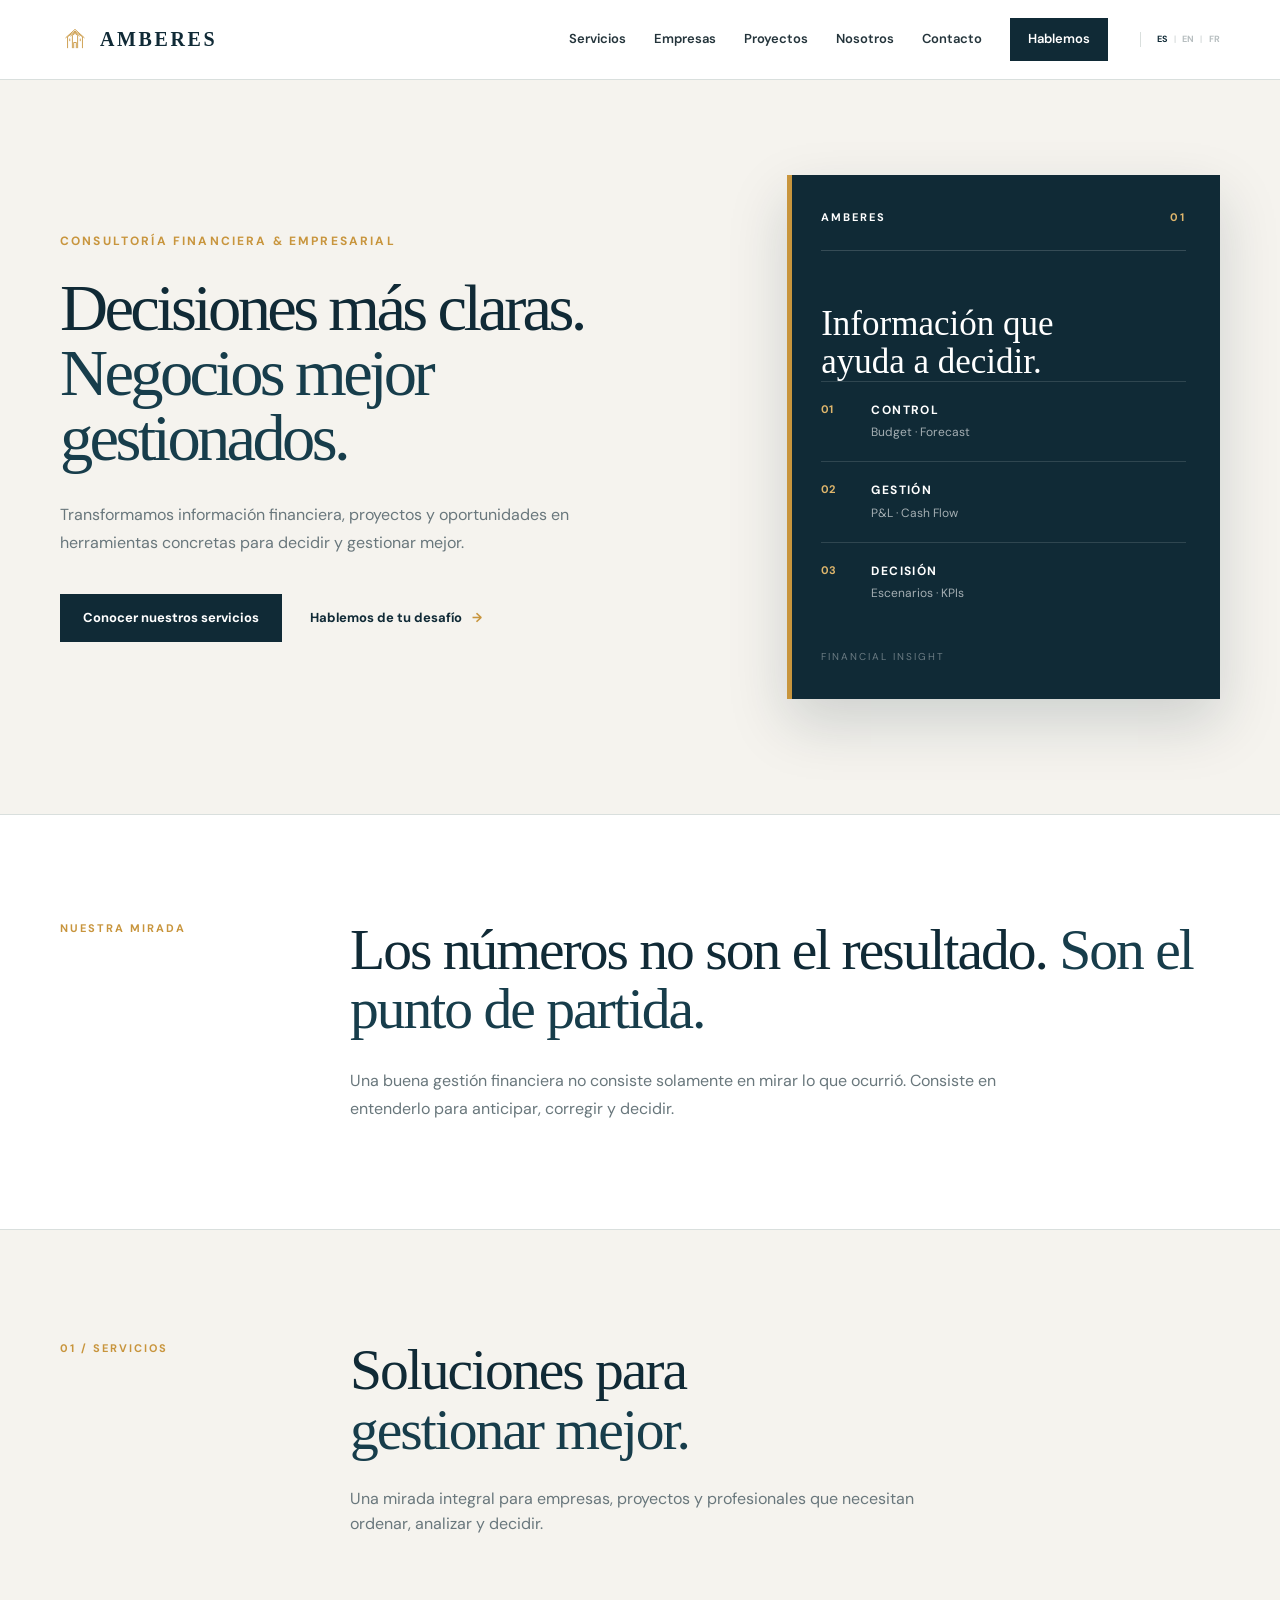
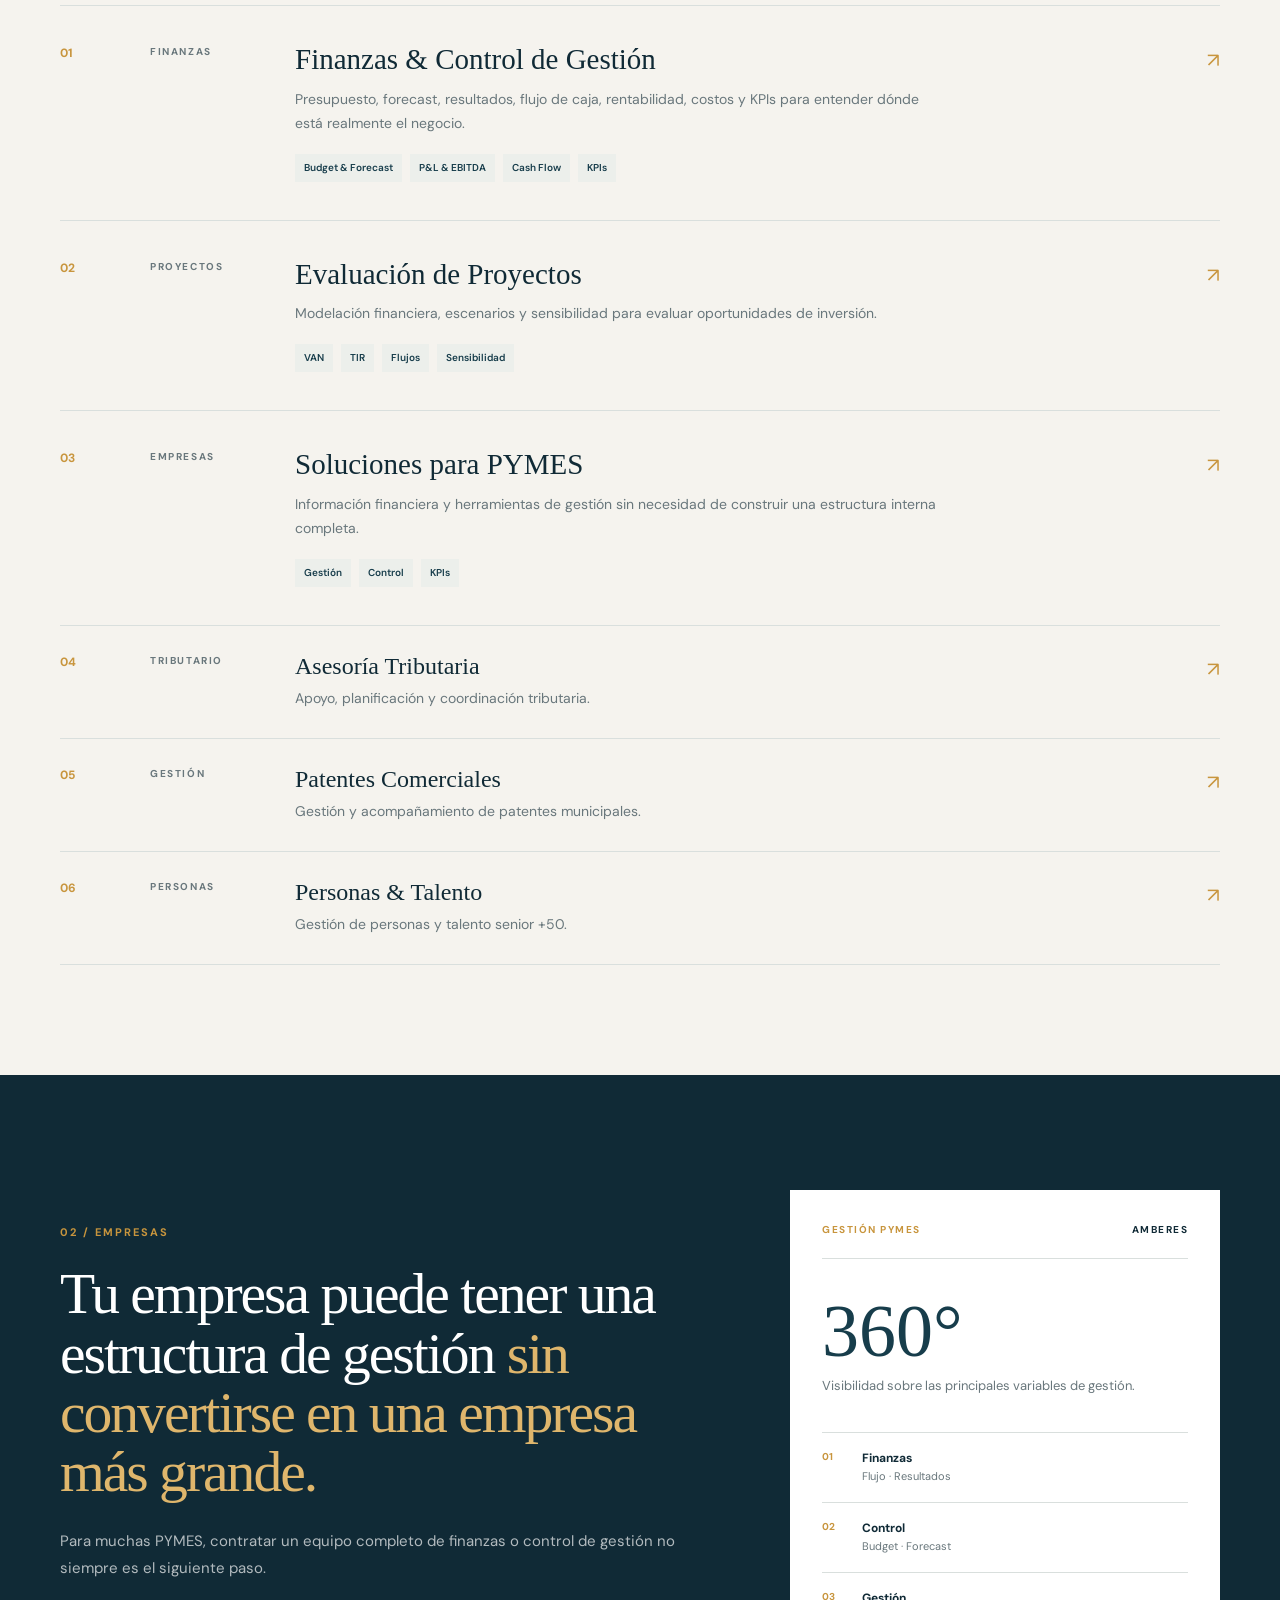
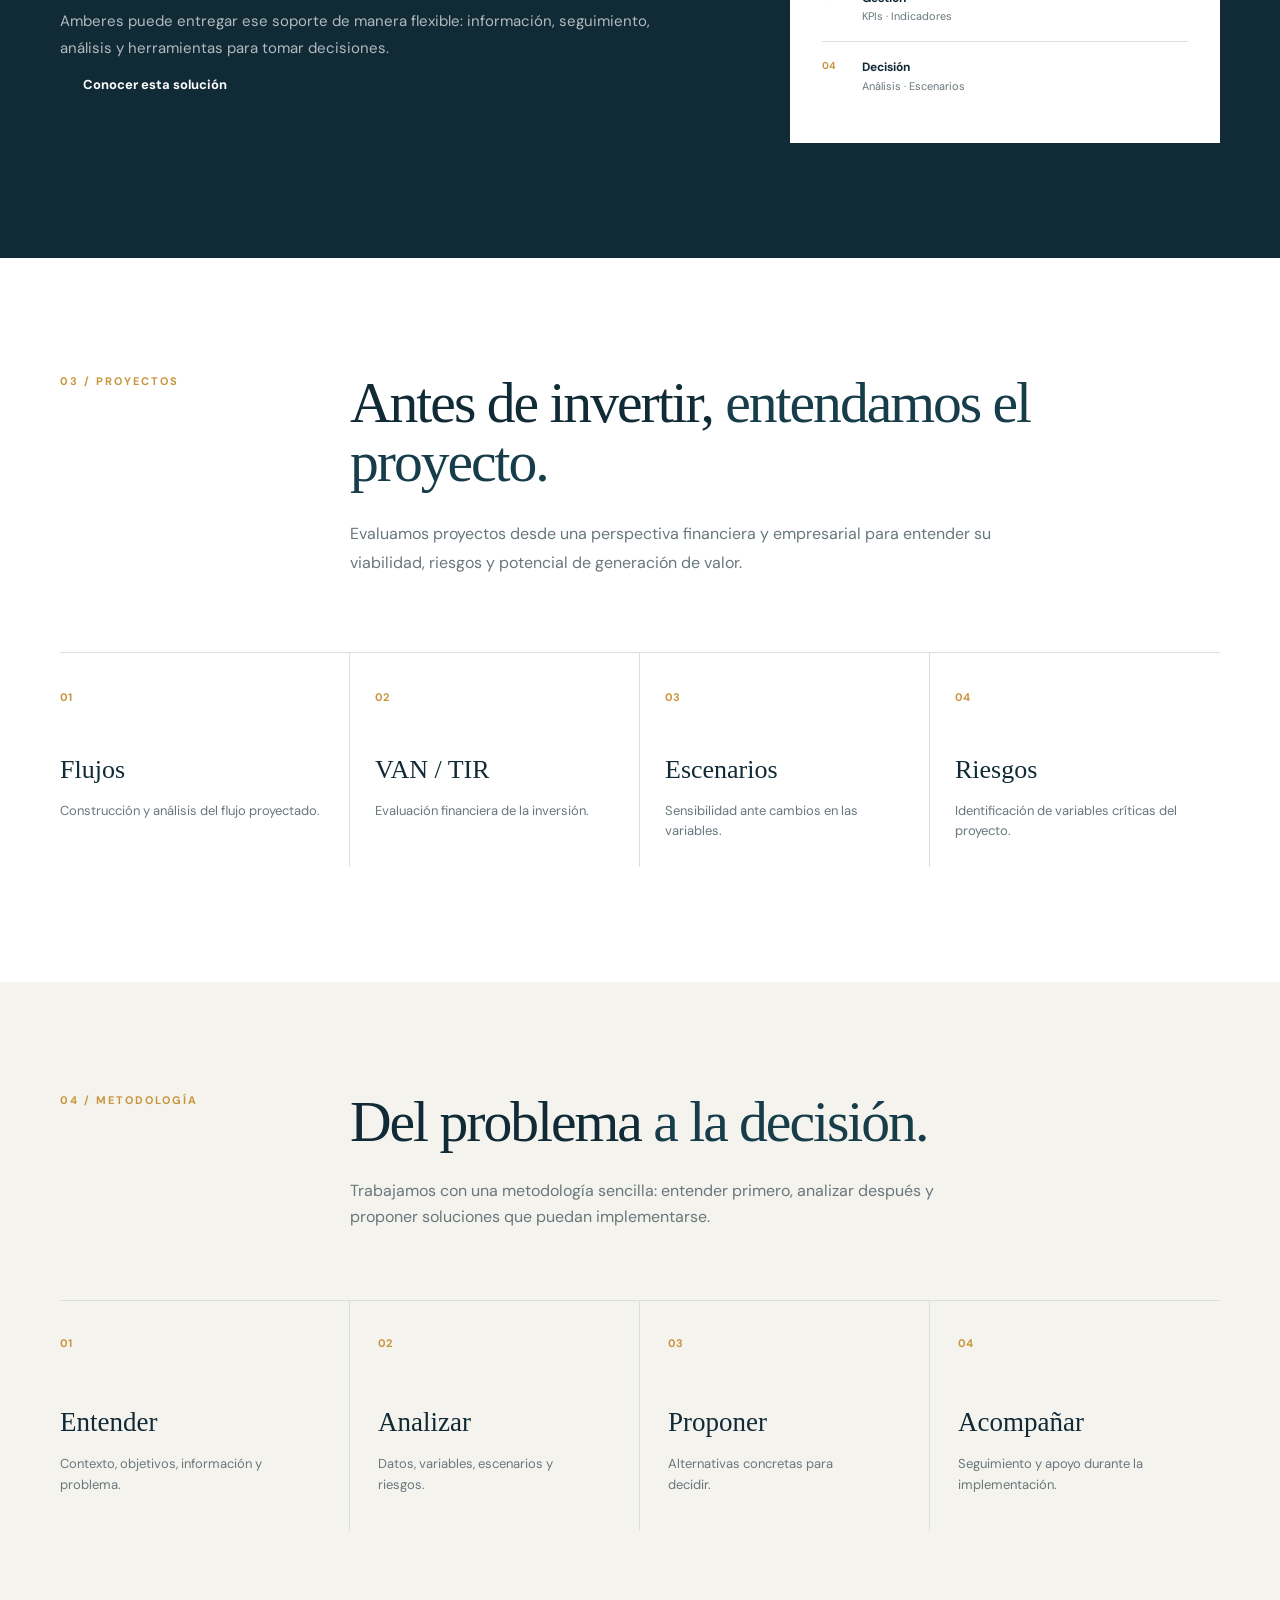
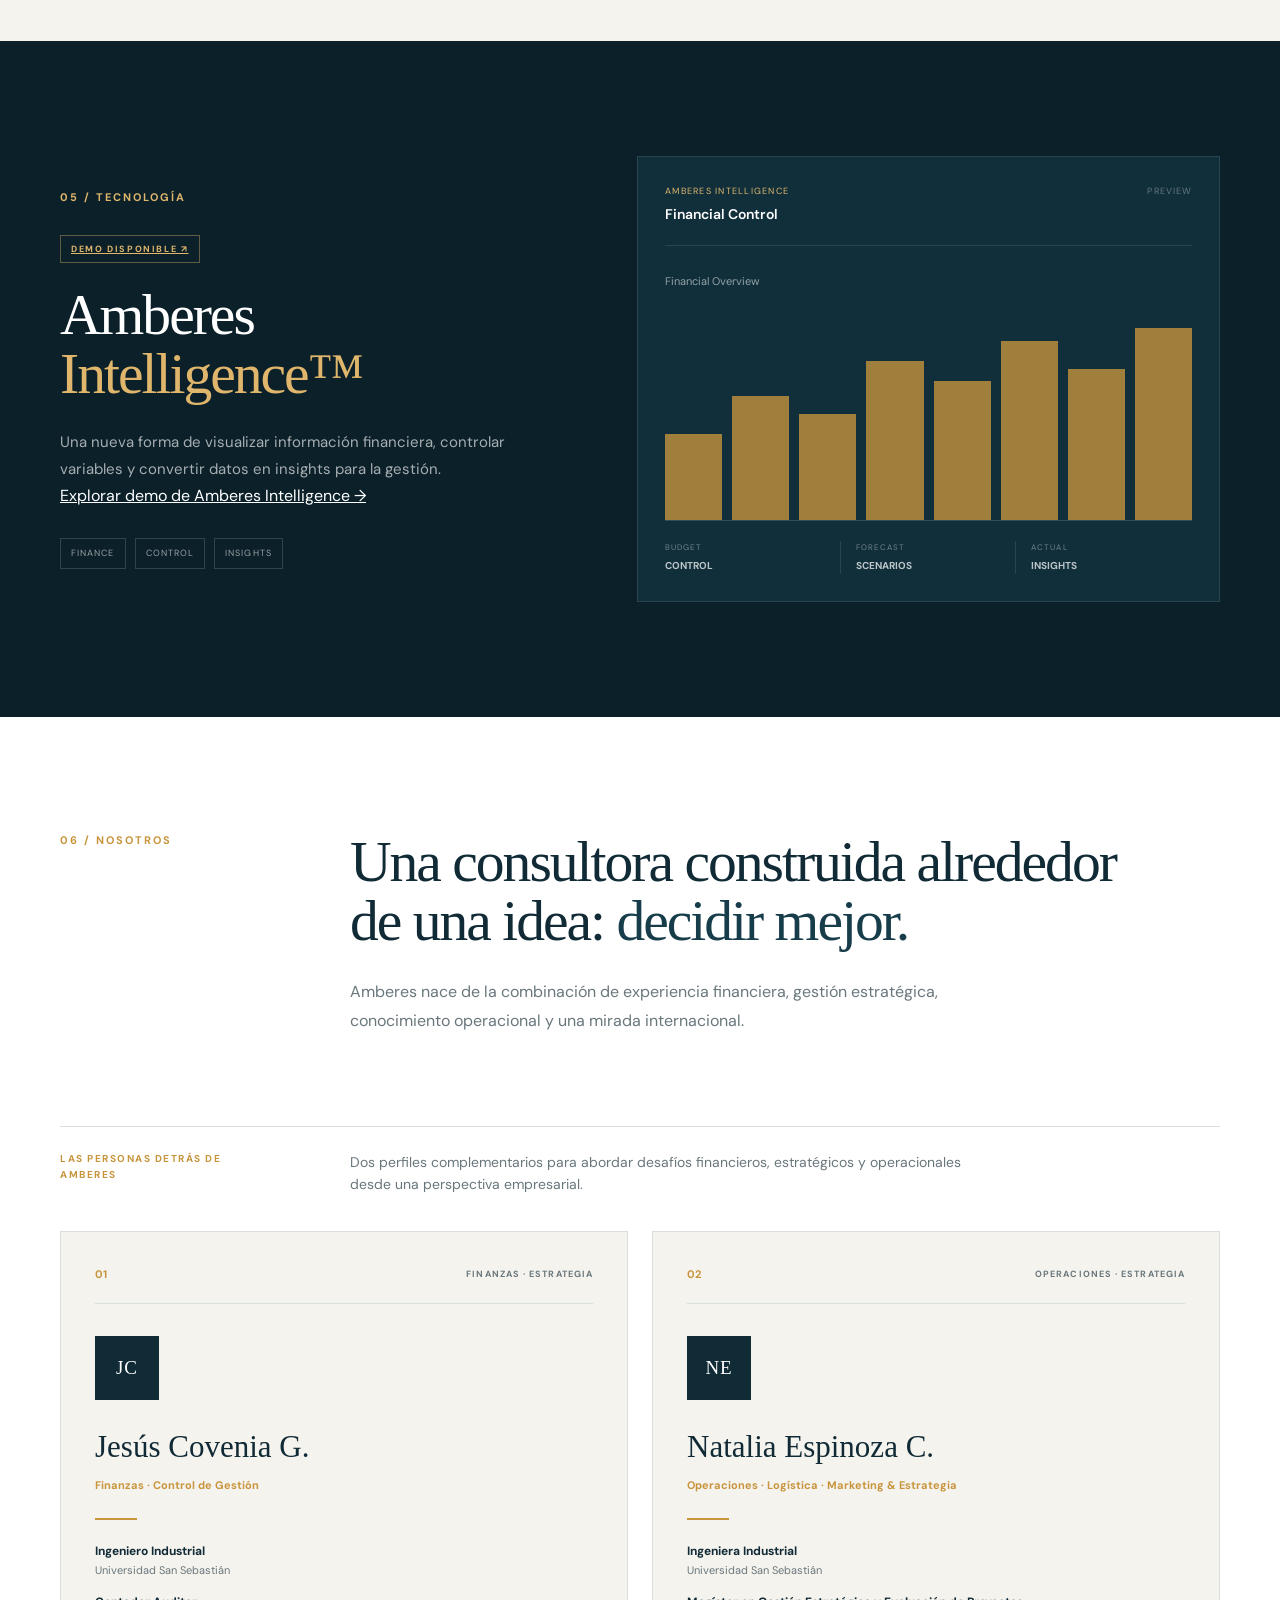
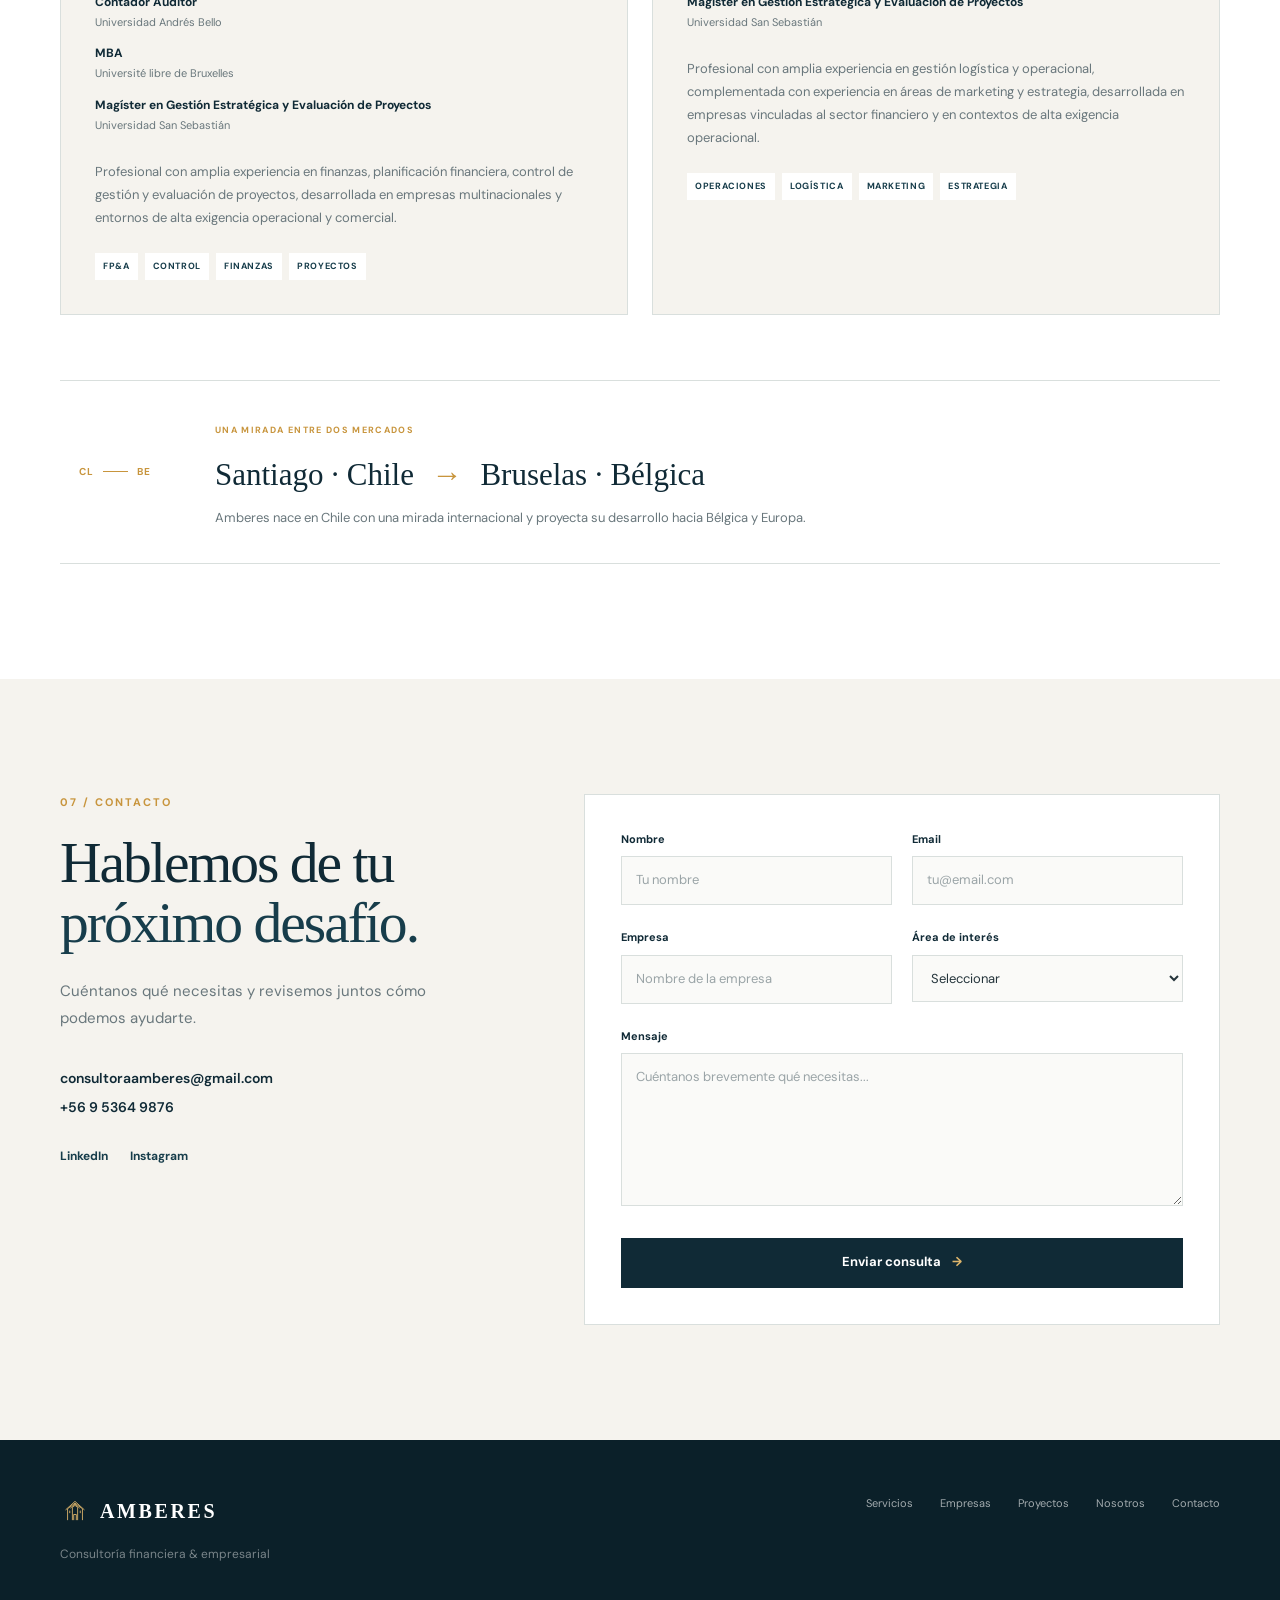
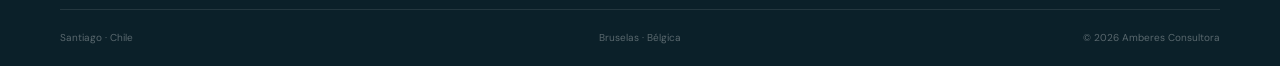
==== index.html @ 5408ae70 "Update index.html" ====
<!DOCTYPE html>
<html lang="es">
<head>

    <meta charset="UTF-8">

    <meta
        name="viewport"
        content="width=device-width, initial-scale=1.0"
    >

    <meta
        name="description"
        content="Amberes Consultora. Consultoría financiera y empresarial entre Santiago de Chile y Bruselas, Bélgica."
    >

    <meta
        name="theme-color"
        content="#102a36"
    >

    <title>
        Amberes | Consultoría Financiera & Empresarial
    </title>


    <!-- =====================================================
         FUENTES
    ====================================================== -->

    <link rel="preconnect" href="https://fonts.googleapis.com">

    <link
        rel="preconnect"
        href="https://fonts.gstatic.com"
        crossorigin
    >

    <link
        href="https://fonts.googleapis.com/css2?family=DM+Sans:wght@400;500;600;700&family=Manrope:wght@400;500;600;700&display=swap"
        rel="stylesheet"
    >


    <!-- =====================================================
         CSS
    ====================================================== -->

    <link
        rel="stylesheet"
        href="style.css"
    >

</head>


<body>


    <!-- =====================================================
         HEADER
    ====================================================== -->

    <header class="site-header">

        <div class="header-inner">


            <!-- LOGO -->

            <a
                href="#inicio"
                class="logo"
                aria-label="Amberes Consultora"
            >

                <span class="beguinage-logo">

                    <svg
                        viewBox="0 0 64 64"
                        aria-hidden="true"
                    >

                        <!-- edificio central -->

                        <path
                            d="M15 52V27L32 14L49 27V52"
                        />

                        <!-- torre central -->

                        <path
                            d="M26 52V24L32 19L38 24V52"
                        />

                        <!-- tejados -->

                        <path
                            d="M11 29L32 10L53 29"
                        />

                        <path
                            d="M22 25L32 16L42 25"
                        />

                        <!-- puertas -->

                        <path
                            d="M29 52V40H35V52"
                        />

                        <!-- ventanas -->

                        <path
                            d="M20 32V36"
                        />

                        <path
                            d="M44 32V36"
                        />

                    </svg>

                </span>


                <span class="logo-text">
                    AMBERES
                </span>

            </a>


            <!-- NAVEGACIÓN -->

            <nav
                class="main-nav"
                id="mainNav"
            >

                <a href="#servicios">
                    Servicios
                </a>

                <a href="#empresas">
                    Empresas
                </a>

                <a href="#proyectos">
                    Proyectos
                </a>

                <a href="#nosotros">
                    Nosotros
                </a>

                <a href="#contacto">
                    Contacto
                </a>

                <a
                    href="#contacto"
                    class="nav-cta"
                >
                    Hablemos
                </a>


                <!-- IDIOMAS -->

                <div
                    class="language-selector"
                    aria-label="Selector de idioma"
                >

                    <button
                        class="language-active"
                        type="button"
                    >
                        ES
                    </button>

                    <span>|</span>

                    <button
                        class="language-disabled"
                        type="button"
                        disabled
                        title="English version coming soon"
                    >
                        EN
                    </button>

                    <span>|</span>

                    <button
                        class="language-disabled"
                        type="button"
                        disabled
                        title="Version française prochainement"
                    >
                        FR
                    </button>

                </div>

            </nav>


            <!-- MENÚ MOBILE -->

            <button
                class="mobile-menu"
                id="mobileMenu"
                type="button"
                aria-label="Abrir menú"
                aria-expanded="false"
            >

                <span></span>
                <span></span>
                <span></span>

            </button>

        </div>

    </header>



    <main>


        <!-- =====================================================
             HERO
        ====================================================== -->

        <section
            class="hero"
            id="inicio"
        >

            <div class="container hero-grid">


                <div class="hero-content">

                    <p class="eyebrow">
                        CONSULTORÍA FINANCIERA & EMPRESARIAL
                    </p>


                    <h1>

                        Decisiones más claras.<br>

                        <span>
                            Negocios mejor gestionados.
                        </span>

                    </h1>


                    <p class="hero-description">

                        Transformamos información financiera,
                        proyectos y oportunidades en herramientas
                        concretas para decidir y gestionar mejor.

                    </p>


                    <div class="hero-actions">

                        <a
                            href="#servicios"
                            class="btn btn-primary"
                        >
                            Conocer nuestros servicios
                        </a>


                        <a
                            href="#contacto"
                            class="text-link"
                        >

                            Hablemos de tu desafío

                            <span>
                                →
                            </span>

                        </a>

                    </div>

                </div>



                <!-- PANEL DERECHO -->

                <div class="hero-panel">


                    <div class="hero-panel-top">

                        <span>
                            AMBERES
                        </span>

                        <span>
                            01
                        </span>

                    </div>


                    <div class="hero-panel-title">

                        Información que<br>
                        ayuda a decidir.

                    </div>


                    <div class="hero-panel-items">


                        <div class="hero-panel-item">

                            <span class="panel-number">
                                01
                            </span>

                            <div>

                                <strong>
                                    CONTROL
                                </strong>

                                <small>
                                    Budget · Forecast
                                </small>

                            </div>

                        </div>



                        <div class="hero-panel-item">

                            <span class="panel-number">
                                02
                            </span>

                            <div>

                                <strong>
                                    GESTIÓN
                                </strong>

                                <small>
                                    P&amp;L · Cash Flow
                                </small>

                            </div>

                        </div>



                        <div class="hero-panel-item">

                            <span class="panel-number">
                                03
                            </span>

                            <div>

                                <strong>
                                    DECISIÓN
                                </strong>

                                <small>
                                    Escenarios · KPIs
                                </small>

                            </div>

                        </div>


                    </div>


                    <div class="hero-panel-footer">

                        FINANCIAL INSIGHT

                    </div>


                </div>

            </div>

        </section>



        <!-- =====================================================
             NUESTRA MIRADA
        ====================================================== -->

        <section class="statement-section">

            <div class="container statement-grid">


                <div class="section-label">
                    NUESTRA MIRADA
                </div>


                <div>

                    <h2>

                        Los números no son el resultado.
                        <span>
                            Son el punto de partida.
                        </span>

                    </h2>


                    <p>

                        Una buena gestión financiera no consiste
                        solamente en mirar lo que ocurrió.
                        Consiste en entenderlo para anticipar,
                        corregir y decidir.

                    </p>

                </div>

            </div>

        </section>



        <!-- =====================================================
             SERVICIOS
        ====================================================== -->

        <section
            class="services-section"
            id="servicios"
        >

            <div class="container">


                <div class="section-heading">


                    <div class="section-label">
                        01 / SERVICIOS
                    </div>


                    <div>

                        <h2>

                            Soluciones para<br>

                            <span>
                                gestionar mejor.
                            </span>

                        </h2>


                        <p>

                            Una mirada integral para empresas,
                            proyectos y profesionales que necesitan
                            ordenar, analizar y decidir.

                        </p>

                    </div>

                </div>



                <div class="services-list">


                    <!-- 01 -->

                    <article class="service-item featured-service">

                        <div class="service-number">
                            01
                        </div>


                        <div class="service-category">
                            FINANZAS
                        </div>


                        <div class="service-content">

                            <h3>
                                Finanzas &amp; Control de Gestión
                            </h3>


                            <p>

                                Presupuesto, forecast, resultados,
                                flujo de caja, rentabilidad, costos
                                y KPIs para entender dónde está
                                realmente el negocio.

                            </p>


                            <div class="service-tags">

                                <span>
                                    Budget &amp; Forecast
                                </span>

                                <span>
                                    P&amp;L &amp; EBITDA
                                </span>

                                <span>
                                    Cash Flow
                                </span>

                                <span>
                                    KPIs
                                </span>

                            </div>

                        </div>


                        <a
                            href="#contacto"
                            class="service-arrow"
                            aria-label="Consultar"
                        >
                            ↗
                        </a>

                    </article>



                    <!-- 02 -->

                    <article class="service-item">

                        <div class="service-number">
                            02
                        </div>


                        <div class="service-category">
                            PROYECTOS
                        </div>


                        <div class="service-content">

                            <h3>
                                Evaluación de Proyectos
                            </h3>


                            <p>

                                Modelación financiera,
                                escenarios y sensibilidad
                                para evaluar oportunidades
                                de inversión.

                            </p>


                            <div class="service-tags">

                                <span>
                                    VAN
                                </span>

                                <span>
                                    TIR
                                </span>

                                <span>
                                    Flujos
                                </span>

                                <span>
                                    Sensibilidad
                                </span>

                            </div>

                        </div>


                        <a
                            href="#proyectos"
                            class="service-arrow"
                            aria-label="Ver proyectos"
                        >
                            ↗
                        </a>

                    </article>



                    <!-- 03 -->

                    <article class="service-item">

                        <div class="service-number">
                            03
                        </div>


                        <div class="service-category">
                            EMPRESAS
                        </div>


                        <div class="service-content">

                            <h3>
                                Soluciones para PYMES
                            </h3>


                            <p>

                                Información financiera y
                                herramientas de gestión sin
                                necesidad de construir una
                                estructura interna completa.

                            </p>


                            <div class="service-tags">

                                <span>
                                    Gestión
                                </span>

                                <span>
                                    Control
                                </span>

                                <span>
                                    KPIs
                                </span>

                            </div>

                        </div>


                        <a
                            href="#empresas"
                            class="service-arrow"
                            aria-label="Ver solución para empresas"
                        >
                            ↗
                        </a>

                    </article>



                    <!-- 04 -->

                    <article class="service-item compact-service">

                        <div class="service-number">
                            04
                        </div>


                        <div class="service-category">
                            TRIBUTARIO
                        </div>


                        <div class="service-content">

                            <h3>
                                Asesoría Tributaria
                            </h3>


                            <p>
                                Apoyo, planificación y
                                coordinación tributaria.
                            </p>

                        </div>


                        <a
                            href="#contacto"
                            class="service-arrow"
                        >
                            ↗
                        </a>

                    </article>



                    <!-- 05 -->

                    <article class="service-item compact-service">

                        <div class="service-number">
                            05
                        </div>


                        <div class="service-category">
                            GESTIÓN
                        </div>


                        <div class="service-content">

                            <h3>
                                Patentes Comerciales
                            </h3>


                            <p>
                                Gestión y acompañamiento
                                de patentes municipales.
                            </p>

                        </div>


                        <a
                            href="#contacto"
                            class="service-arrow"
                        >
                            ↗
                        </a>

                    </article>



                    <!-- 06 -->

                    <article class="service-item compact-service">

                        <div class="service-number">
                            06
                        </div>


                        <div class="service-category">
                            PERSONAS
                        </div>


                        <div class="service-content">

                            <h3>
                                Personas &amp; Talento
                            </h3>


                            <p>
                                Gestión de personas y
                                talento senior +50.
                            </p>

                        </div>


                        <a
                            href="#contacto"
                            class="service-arrow"
                        >
                            ↗
                        </a>

                    </article>


                </div>

            </div>

        </section>



        <!-- =====================================================
             EMPRESAS / PYMES
        ====================================================== -->

        <section
            class="business-section"
            id="empresas"
        >

            <div class="container business-grid">


                <div class="business-intro">

                    <div class="section-label">
                        02 / EMPRESAS
                    </div>


                    <h2>

                        Tu empresa puede tener
                        una estructura de gestión

                        <span>
                            sin convertirse en
                            una empresa más grande.
                        </span>

                    </h2>


                    <p>

                        Para muchas PYMES, contratar un equipo
                        completo de finanzas o control de gestión
                        no siempre es el siguiente paso.

                    </p>


                    <p>

                        Amberes puede entregar ese soporte de
                        manera flexible: información, seguimiento,
                        análisis y herramientas para tomar decisiones.

                    </p>


                    <a
                        href="#contacto"
                        class="btn btn-outline"
                    >
                        Conocer esta solución
                    </a>

                </div>



                <div class="business-card">


                    <div class="business-card-header">

                        <span>
                            GESTIÓN PYMES
                        </span>

                        <strong>
                            AMBERES
                        </strong>

                    </div>


                    <div class="business-number">
                        360°
                    </div>


                    <p class="business-card-description">

                        Visibilidad sobre las principales
                        variables de gestión.

                    </p>


                    <div class="business-points">


                        <div>

                            <span>
                                01
                            </span>

                            <div>

                                <strong>
                                    Finanzas
                                </strong>

                                <small>
                                    Flujo · Resultados
                                </small>

                            </div>

                        </div>


                        <div>

                            <span>
                                02
                            </span>

                            <div>

                                <strong>
                                    Control
                                </strong>

                                <small>
                                    Budget · Forecast
                                </small>

                            </div>

                        </div>


                        <div>

                            <span>
                                03
                            </span>

                            <div>

                                <strong>
                                    Gestión
                                </strong>

                                <small>
                                    KPIs · Indicadores
                                </small>

                            </div>

                        </div>


                        <div>

                            <span>
                                04
                            </span>

                            <div>

                                <strong>
                                    Decisión
                                </strong>

                                <small>
                                    Análisis · Escenarios
                                </small>

                            </div>

                        </div>


                    </div>

                </div>

            </div>

        </section>



        <!-- =====================================================
             PROYECTOS
        ====================================================== -->

        <section
            class="projects-section"
            id="proyectos"
        >

            <div class="container">


                <div class="project-header">


                    <div class="section-label">
                        03 / PROYECTOS
                    </div>


                    <div>

                        <h2>

                            Antes de invertir,

                            <span>
                                entendamos el proyecto.
                            </span>

                        </h2>


                        <p>

                            Evaluamos proyectos desde una perspectiva
                            financiera y empresarial para entender su
                            viabilidad, riesgos y potencial de generación
                            de valor.

                        </p>

                    </div>

                </div>



                <div class="project-method">


                    <div class="project-method-item">

                        <span>
                            01
                        </span>

                        <h3>
                            Flujos
                        </h3>

                        <p>
                            Construcción y análisis
                            del flujo proyectado.
                        </p>

                    </div>


                    <div class="project-method-item">

                        <span>
                            02
                        </span>

                        <h3>
                            VAN / TIR
                        </h3>

                        <p>
                            Evaluación financiera
                            de la inversión.
                        </p>

                    </div>


                    <div class="project-method-item">

                        <span>
                            03
                        </span>

                        <h3>
                            Escenarios
                        </h3>

                        <p>
                            Sensibilidad ante cambios
                            en las variables.
                        </p>

                    </div>


                    <div class="project-method-item">

                        <span>
                            04
                        </span>

                        <h3>
                            Riesgos
                        </h3>

                        <p>
                            Identificación de variables
                            críticas del proyecto.
                        </p>

                    </div>


                </div>

            </div>

        </section>



        <!-- =====================================================
             METODOLOGÍA
        ====================================================== -->

        <section class="methodology-section">

            <div class="container">


                <div class="methodology-heading">


                    <div class="section-label">
                        04 / METODOLOGÍA
                    </div>


                    <div>

                        <h2>

                            Del problema

                            <span>
                                a la decisión.
                            </span>

                        </h2>


                        <p>

                            Trabajamos con una metodología sencilla:
                            entender primero, analizar después y proponer
                            soluciones que puedan implementarse.

                        </p>

                    </div>

                </div>



                <div class="methodology-grid">


                    <div class="method-step">

                        <span>
                            01
                        </span>

                        <h3>
                            Entender
                        </h3>

                        <p>
                            Contexto, objetivos,
                            información y problema.
                        </p>

                    </div>


                    <div class="method-step">

                        <span>
                            02
                        </span>

                        <h3>
                            Analizar
                        </h3>

                        <p>
                            Datos, variables,
                            escenarios y riesgos.
                        </p>

                    </div>


                    <div class="method-step">

                        <span>
                            03
                        </span>

                        <h3>
                            Proponer
                        </h3>

                        <p>
                            Alternativas concretas
                            para decidir.
                        </p>

                    </div>


                    <div class="method-step">

                        <span>
                            04
                        </span>

                        <h3>
                            Acompañar
                        </h3>

                        <p>
                            Seguimiento y apoyo
                            durante la implementación.
                        </p>

                    </div>


                </div>

            </div>

        </section>



        <!-- =====================================================
             AMBERES INTELLIGENCE
        ====================================================== -->

        <section class="intelligence-section">

            <div class="container intelligence-grid">


                <div class="intelligence-copy">

                    <div class="section-label">
                        05 / TECNOLOGÍA
                    </div>


                    
<a href="./intelligence/" class="coming-soon intelligence-demo-link">
    DEMO DISPONIBLE ↗
</a>



                    <h2>

                        Amberes

                        <span>
                            Intelligence™
                        </span>

                    </h2>


                    <p>

                        Una nueva forma de visualizar información
                        financiera, controlar variables y convertir
                        datos en insights para la gestión.

                    </p>

                    
<a href="./intelligence/" class="intelligence-cta">
    Explorar demo de Amberes Intelligence
    <span aria-hidden="true">→</span>
</a>


                    <div class="intelligence-tags">

                        <span>
                            FINANCE
                        </span>

                        <span>
                            CONTROL
                        </span>

                        <span>
                            INSIGHTS
                        </span>

                    </div>

                </div>



                <div class="intelligence-preview">


                    <div class="preview-header">

                        <div>

                            <small>
                                AMBERES INTELLIGENCE
                            </small>

                            <strong>
                                Financial Control
                            </strong>

                        </div>


                        <span>
                            PREVIEW
                        </span>

                    </div>


                    <div class="preview-main">

                        <div class="preview-title">
                            Financial Overview
                        </div>


                        <div class="preview-bars">

                            <div style="height:42%;"></div>
                            <div style="height:61%;"></div>
                            <div style="height:52%;"></div>
                            <div style="height:78%;"></div>
                            <div style="height:68%;"></div>
                            <div style="height:88%;"></div>
                            <div style="height:74%;"></div>
                            <div style="height:94%;"></div>

                        </div>

                    </div>


                    <div class="preview-bottom">


                        <div>

                            <small>
                                BUDGET
                            </small>

                            <strong>
                                CONTROL
                            </strong>

                        </div>


                        <div>

                            <small>
                                FORECAST
                            </small>

                            <strong>
                                SCENARIOS
                            </strong>

                        </div>


                        <div>

                            <small>
                                ACTUAL
                            </small>

                            <strong>
                                INSIGHTS
                            </strong>

                        </div>


                    </div>

                </div>

            </div>

        </section>



        <!-- =====================================================
             NOSOTROS
        ====================================================== -->

        <section
            class="about-section"
            id="nosotros"
        >

            <div class="container">


                <div class="about-heading">


                    <div class="section-label">
                        06 / NOSOTROS
                    </div>


                    <div>

                        <h2>

                            Una consultora construida
                            alrededor de una idea:

                            <span>
                                decidir mejor.
                            </span>

                        </h2>


                        <p class="about-lead">

                            Amberes nace de la combinación de experiencia
                            financiera, gestión estratégica, conocimiento
                            operacional y una mirada internacional.

                        </p>

                    </div>

                </div>



                <!-- PROFESIONALES -->

                <div class="professionals-intro">

                    <span>
                        LAS PERSONAS DETRÁS DE AMBERES
                    </span>

                    <p>

                        Dos perfiles complementarios para abordar
                        desafíos financieros, estratégicos y
                        operacionales desde una perspectiva empresarial.

                    </p>

                </div>



                <div class="professionals-grid">


                    <!-- JESÚS -->

                    <article class="professional-card">


                        <div class="professional-top">

                            <span class="professional-number">
                                01
                            </span>

                            <span class="professional-area">
                                FINANZAS · ESTRATEGIA
                            </span>

                        </div>


                        <div class="professional-monogram">
                            JC
                        </div>


                        <h3>
                            Jesús Covenia G.
                        </h3>


                        <p class="professional-role">
                            Finanzas · Control de Gestión
                        </p>


                        <div class="professional-line"></div>


                        <div class="professional-education">


                            <div>

                                <strong>
                                    Ingeniero Industrial
                                </strong>

                                 <small>
                                    Universidad San Sebastián
                                </small>

                            </div>


                            <div>

                                <strong>
                                    Contador Auditor
                                </strong>

                                 <small>
                                    Universidad Andrés Bello
                                </small>

                            </div>


                            <div>

                                <strong>
                                    MBA
                                </strong>

                                <small>
                                    Université libre de Bruxelles
                                </small>

                            </div>


                            <div>

                                <strong>
                                    Magíster en Gestión Estratégica
                                    y Evaluación de Proyectos
                                </strong>

                                <small>
                                    Universidad San Sebastián
                                </small>

                            </div>


                        </div>


                        <p class="professional-description">

                            Profesional con amplia experiencia en finanzas,
                            planificación financiera, control de gestión
                            y evaluación de proyectos, desarrollada en
                            empresas multinacionales y entornos de alta
                            exigencia operacional y comercial.

                        </p>


                        <div class="professional-focus">

                            <span>
                                FP&amp;A
                            </span>

                            <span>
                                CONTROL
                            </span>

                            <span>
                                FINANZAS
                            </span>

                            <span>
                                PROYECTOS
                            </span>

                        </div>

                    </article>



                    <!-- NATALIA -->

                    <article class="professional-card">


                        <div class="professional-top">

                            <span class="professional-number">
                                02
                            </span>

                            <span class="professional-area">
                                OPERACIONES · ESTRATEGIA
                            </span>

                        </div>


                        <div class="professional-monogram">
                            NE
                        </div>


                        <h3>
                            Natalia Espinoza C.
                        </h3>


                        <p class="professional-role">
                            Operaciones · Logística · Marketing &amp; Estrategia
                        </p>


                        <div class="professional-line"></div>


                        <div class="professional-education">


                            <div>

                                <strong>
                                    Ingeniera Industrial
                                </strong>    

                                 <small>
                                    Universidad San Sebastián
                                </small>

                            </div>


                            <div>

                                <strong>
                                    Magíster en Gestión Estratégica
                                    y Evaluación de Proyectos
                                </strong>

                                <small>
                                    Universidad San Sebastián
                                </small>

                            </div>

                        </div>


                        <p class="professional-description">

                            Profesional con amplia experiencia en gestión
                            logística y operacional, complementada con
                            experiencia en áreas de marketing y estrategia,
                            desarrollada en empresas vinculadas al sector
                            financiero y en contextos de alta exigencia
                            operacional.

                        </p>


                        <div class="professional-focus">

                            <span>
                                OPERACIONES
                            </span>

                            <span>
                                LOGÍSTICA
                            </span>

                            <span>
                                MARKETING
                            </span>

                            <span>
                                ESTRATEGIA
                            </span>

                        </div>

                    </article>


                </div>



                <!-- UBICACIÓN / VISIÓN INTERNACIONAL -->

                <div class="international-block">


                    <div class="international-symbol">

                        <span>
                            CL
                        </span>

                        <div></div>

                        <span>
                            BE
                        </span>

                    </div>


                    <div>

                        <span class="international-label">
                            UNA MIRADA ENTRE DOS MERCADOS
                        </span>


                        <h3>

                            Santiago · Chile

                            <span>
                                →
                            </span>

                            Bruselas · Bélgica

                        </h3>


                        <p>

                            Amberes nace en Chile con una mirada
                            internacional y proyecta su desarrollo
                            hacia Bélgica y Europa.

                        </p>

                    </div>

                </div>

            </div>

        </section>



        <!-- =====================================================
             CONTACTO
        ====================================================== -->

        <section
            class="contact-section"
            id="contacto"
        >

            <div class="container contact-grid">


                <div class="contact-intro">


                    <div class="section-label">
                        07 / CONTACTO
                    </div>


                    <h2>

                        Hablemos de tu

                        <span>
                            próximo desafío.
                        </span>

                    </h2>


                    <p>

                        Cuéntanos qué necesitas y revisemos juntos
                        cómo podemos ayudarte.

                    </p>


                    <div class="contact-details">

                        <a href="mailto:consultoraamberes@gmail.com">
                            consultoraamberes@gmail.com
                        </a>

                        <a href="tel:+56953649876">
                            +56 9 5364 9876
                        </a>

                    </div>


                    <div class="social-links">

                        <a
                            href="https://www.linkedin.com/in/amberes-consulting-992a303ab/"
                            target="_blank"
                            rel="noopener"
                        >
                            LinkedIn
                        </a>


                        <a
                            href="https://www.instagram.com/amberes_rrhh"
                            target="_blank"
                            rel="noopener"
                        >
                            Instagram
                        </a>

                    </div>

                </div>



                <!-- FORMULARIO -->

                <form
                    class="contact-form"
                    action="https://formspree.io/f/mreabzdn"
                    method="POST"
                >


                    <div class="form-row">


                        <div class="form-field">

                            <label for="nombre">
                                Nombre
                            </label>

                            <input
                                type="text"
                                id="nombre"
                                name="nombre"
                                placeholder="Tu nombre"
                                required
                            >

                        </div>


                        <div class="form-field">

                            <label for="email">
                                Email
                            </label>

                            <input
                                type="email"
                                id="email"
                                name="email"
                                placeholder="tu@email.com"
                                required
                            >

                        </div>

                    </div>



                    <div class="form-row">


                        <div class="form-field">

                            <label for="empresa">
                                Empresa
                            </label>

                            <input
                                type="text"
                                id="empresa"
                                name="empresa"
                                placeholder="Nombre de la empresa"
                            >

                        </div>


                        <div class="form-field">

                            <label for="interes">
                                Área de interés
                            </label>

                            <select
                                id="interes"
                                name="interes"
                            >

                                <option value="">
                                    Seleccionar
                                </option>

                                <option value="finanzas">
                                    Finanzas &amp; Control de Gestión
                                </option>

                                <option value="proyectos">
                                    Evaluación de Proyectos
                                </option>

                                <option value="pymes">
                                    Soluciones para PYMES
                                </option>

                                <option value="tributaria">
                                    Asesoría Tributaria
                                </option>

                                <option value="patentes">
                                    Patentes Comerciales
                                </option>

                                <option value="personas">
                                    Personas &amp; Talento
                                </option>

                                <option value="otro">
                                    Otro
                                </option>

                            </select>

                        </div>

                    </div>



                    <div class="form-field">

                        <label for="mensaje">
                            Mensaje
                        </label>

                        <textarea
                            id="mensaje"
                            name="mensaje"
                            rows="6"
                            placeholder="Cuéntanos brevemente qué necesitas..."
                            required
                        ></textarea>

                    </div>


                    <button
                        type="submit"
                        class="form-submit"
                    >

                        Enviar consulta

                        <span>
                            →
                        </span>

                    </button>

                </form>

            </div>

        </section>


    </main>



    <!-- =====================================================
         FOOTER
    ====================================================== -->

    <footer class="site-footer">


        <div class="container footer-top">


            <div class="footer-brand">


                <a
                    href="#inicio"
                    class="logo footer-logo"
                >

                    <span class="beguinage-logo">

                        <svg
                            viewBox="0 0 64 64"
                            aria-hidden="true"
                        >

                            <path
                                d="M15 52V27L32 14L49 27V52"
                            />

                            <path
                                d="M26 52V24L32 19L38 24V52"
                            />

                            <path
                                d="M11 29L32 10L53 29"
                            />

                            <path
                                d="M22 25L32 16L42 25"
                            />

                            <path
                                d="M29 52V40H35V52"
                            />

                            <path
                                d="M20 32V36"
                            />

                            <path
                                d="M44 32V36"
                            />

                        </svg>

                    </span>


                    <span class="logo-text">
                        AMBERES
                    </span>

                </a>


                <p>
                    Consultoría financiera &amp; empresarial
                </p>

            </div>



            <div class="footer-links">

                <a href="#servicios">
                    Servicios
                </a>

                <a href="#empresas">
                    Empresas
                </a>

                <a href="#proyectos">
                    Proyectos
                </a>

                <a href="#nosotros">
                    Nosotros
                </a>

                <a href="#contacto">
                    Contacto
                </a>

            </div>

        </div>



        <div class="container footer-bottom">


            <span>
                Santiago · Chile
            </span>


            <span>
                Bruselas · Bélgica
            </span>


            <span>
                © 2026 Amberes Consultora
            </span>

        </div>


    </footer>



    <!-- =====================================================
         JAVASCRIPT
    ====================================================== -->

    <script>

        const mobileMenu =
            document.getElementById("mobileMenu");

        const mainNav =
            document.getElementById("mainNav");


        if (mobileMenu && mainNav) {


            mobileMenu.addEventListener(
                "click",
                function () {

                    const isActive =
                        mainNav.classList.toggle("active");

                    mobileMenu.classList.toggle(
                        "active"
                    );

                    mobileMenu.setAttribute(
                        "aria-expanded",
                        isActive
                    );

                }
            );


            mainNav
                .querySelectorAll("a")
                .forEach(function (link) {

                    link.addEventListener(
                        "click",
                        function () {

                            mainNav.classList.remove(
                                "active"
                            );

                            mobileMenu.classList.remove(
                                "active"
                            );

                            mobileMenu.setAttribute(
                                "aria-expanded",
                                "false"
                            );

                        }
                    );

                });

        }

    </script>


</body>
</html>
---- style.css ----
:root {

    --navy: #102a36;
    --navy-dark: #0b2029;
    --petrol: #173d4b;

    --amber: #c8953d;
    --amber-light: #dfb66c;

    --cream: #f5f3ee;
    --white: #ffffff;

    --text: #24343b;
    --muted: #69777c;

    --line: #d9dfdd;
    --soft: #ecefeb;

    --container: 1160px;

}


/* =========================================================
   RESET
========================================================= */

* {

    margin: 0;
    padding: 0;

    box-sizing: border-box;

}


html {

    scroll-behavior: smooth;

}


body {

    margin: 0;

    font-family:
        "DM Sans",
        Arial,
        sans-serif;

    background: var(--cream);

    color: var(--text);

    line-height: 1.6;

    -webkit-font-smoothing: antialiased;

}


img {

    max-width: 100%;

    display: block;

}


a {

    color: inherit;

}


button,
input,
textarea,
select {

    font: inherit;

}


.container {

    width:
        min(
            var(--container),
            calc(100% - 64px)
        );

    margin:
        0 auto;

}


/* =========================================================
   HEADER
========================================================= */

.site-header {

    height: 80px;

    background:
        rgba(255,255,255,.97);

    border-bottom:
        1px solid var(--line);

    display:
        flex;

    align-items:
        center;

    position:
        sticky;

    top:
        0;

    z-index:
        100;

    backdrop-filter:
        blur(12px);

}


.header-inner {

    width:
        min(
            var(--container),
            calc(100% - 64px)
        );

    margin:
        0 auto;

    display:
        flex;

    align-items:
        center;

    justify-content:
        space-between;

}


/* =========================================================
   LOGO + BÉGUINAGE
========================================================= */

.logo {

    display:
        inline-flex;

    align-items:
        center;

    gap:
        10px;

    color:
        var(--navy);

    text-decoration:
        none;

}


.beguinage-logo {

    width:
        30px;

    height:
        30px;

    display:
        flex;

    align-items:
        center;

    justify-content:
        center;

    flex-shrink:
        0;

}


.beguinage-logo svg {

    width:
        28px;

    height:
        28px;

    fill:
        none;

    stroke:
        var(--amber);

    stroke-width:
        2;

    stroke-linecap:
        round;

    stroke-linejoin:
        round;

}


.logo-text {

    font-family:
        Georgia,
        "Times New Roman",
        serif;

    font-size:
        20px;

    font-weight:
        700;

    letter-spacing:
        .13em;

}


/* =========================================================
   NAVEGACIÓN
========================================================= */

.main-nav {

    display:
        flex;

    align-items:
        center;

    gap:
        28px;

}


.main-nav a {

    color:
        var(--text);

    text-decoration:
        none;

    font-size:
        13px;

    font-weight:
        600;

    transition:
        color .2s ease;

}


.main-nav a:hover {

    color:
        var(--amber);

}


.main-nav .nav-cta {

    padding:
        11px 18px;

    background:
        var(--navy);

    color:
        var(--white);

}


.main-nav .nav-cta:hover {

    background:
        var(--petrol);

    color:
        var(--white);

}


/* =========================================================
   IDIOMAS
========================================================= */

.language-selector {

    display:
        flex;

    align-items:
        center;

    gap:
        6px;

    margin-left:
        4px;

    padding-left:
        16px;

    border-left:
        1px solid var(--line);

    font-size:
        9px;

    letter-spacing:
        .08em;

}


.language-selector button {

    border:
        0;

    background:
        transparent;

    padding:
        0;

    font-size:
        9px;

    font-weight:
        700;

}


.language-active {

    color:
        var(--navy);

}


.language-disabled {

    color:
        #b7bec0;

    cursor:
        not-allowed;

}


.language-selector span {

    color:
        #c6cccd;

}


/* =========================================================
   MENÚ MOBILE
========================================================= */

.mobile-menu {

    display:
        none;

    width:
        38px;

    height:
        38px;

    border:
        0;

    background:
        transparent;

    cursor:
        pointer;

}


.mobile-menu span {

    display:
        block;

    width:
        23px;

    height:
        2px;

    margin:
        5px auto;

    background:
        var(--navy);

    transition:
        .2s ease;

}


/* =========================================================
   TIPOGRAFÍA
========================================================= */

.section-label {

    color:
        var(--amber);

    font-size:
        11px;

    font-weight:
        700;

    letter-spacing:
        .18em;

}


h1,
h2,
h3 {

    font-family:
        Georgia,
        "Times New Roman",
        serif;

}


h2 {

    color:
        var(--navy);

    font-size:
        clamp(
            42px,
            4.5vw,
            62px
        );

    line-height:
        1.03;

    font-weight:
        500;

    letter-spacing:
        -.035em;

}


h2 span {

    color:
        var(--petrol);

}


/* =========================================================
   HERO
========================================================= */

.hero {

    background:
        var(--cream);

    padding:
        72px 0 92px;

}


.hero-grid {

    display:
        grid;

    grid-template-columns:
        minmax(0,1.08fr)
        minmax(390px,.72fr);

    gap:
        78px;

    align-items:
        center;

    min-height:
        570px;

}


.hero-content {

    max-width:
        720px;

}


.eyebrow {

    margin-bottom:
        24px;

    color:
        var(--amber);

    font-size:
        12px;

    font-weight:
        700;

    letter-spacing:
        .18em;

}


.hero h1 {

    margin:
        0;

    color:
        var(--navy);

    font-family:
        Georgia,
        "Times New Roman",
        serif;

    font-size:
        clamp(
            56px,
            5.2vw,
            79px
        );

    line-height:
        .98;

    font-weight:
        500;

    letter-spacing:
        -.055em;

}


.hero h1 span {

    color:
        var(--petrol);

}


.hero-description {

    max-width:
        600px;

    margin-top:
        31px;

    color:
        var(--muted);

    font-size:
        16px;

    line-height:
        1.75;

}


.hero-actions {

    display:
        flex;

    align-items:
        center;

    gap:
        28px;

    margin-top:
        37px;

}


.btn {

    display:
        inline-flex;

    align-items:
        center;

    justify-content:
        center;

    min-height:
        48px;

    padding:
        0 23px;

    text-decoration:
        none;

    font-size:
        13px;

    font-weight:
        700;

    transition:
        .2s ease;

}


.btn-primary {

    background:
        var(--navy);

    color:
        var(--white);

}


.btn-primary:hover {

    background:
        var(--petrol);

    transform:
        translateY(-1px);

}


.text-link {

    color:
        var(--navy);

    text-decoration:
        none;

    font-size:
        13px;

    font-weight:
        700;

}


.text-link span {

    color:
        var(--amber);

    margin-left:
        7px;

}


/* =========================================================
   HERO PANEL
========================================================= */

.hero-panel {

    position:
        relative;

    min-height:
        500px;

    padding:
        34px;

    display:
        flex;

    flex-direction:
        column;

    background:
        var(--navy);

    color:
        var(--white);

    box-shadow:
        0 24px 55px
        rgba(16,42,54,.17);

}


.hero-panel::before {

    content:
        "";

    position:
        absolute;

    top:
        0;

    left:
        0;

    width:
        5px;

    height:
        100%;

    background:
        var(--amber);

}


.hero-panel-top {

    display:
        flex;

    justify-content:
        space-between;

    padding-bottom:
        24px;

    border-bottom:
        1px solid
        rgba(255,255,255,.16);

    font-size:
        11px;

    font-weight:
        700;

    letter-spacing:
        .18em;

}


.hero-panel-top span:last-child {

    color:
        var(--amber-light);

}


.hero-panel-title {

    margin-top:
        54px;

    font-family:
        Georgia,
        "Times New Roman",
        serif;

    font-size:
        35px;

    line-height:
        1.08;

    font-weight:
        400;

}


.hero-panel-items {

    margin-top:
        auto;

}


.hero-panel-item {

    display:
        grid;

    grid-template-columns:
        38px 1fr;

    gap:
        12px;

    padding:
        19px 0;

    border-top:
        1px solid
        rgba(255,255,255,.13);

}


.panel-number {

    color:
        var(--amber-light);

    font-size:
        11px;

    font-weight:
        700;

}


.hero-panel-item strong {

    display:
        block;

    font-size:
        12px;

    letter-spacing:
        .12em;

}


.hero-panel-item small {

    display:
        block;

    margin-top:
        3px;

    color:
        rgba(255,255,255,.62);

    font-size:
        12px;

}


.hero-panel-footer {

    margin-top:
        27px;

    color:
        rgba(255,255,255,.38);

    font-size:
        10px;

    letter-spacing:
        .2em;

}


/* =========================================================
   STATEMENT
========================================================= */

.statement-section {

    padding:
        105px 0;

    background:
        var(--white);

    border-top:
        1px solid var(--line);

    border-bottom:
        1px solid var(--line);

}


.statement-grid {

    display:
        grid;

    grid-template-columns:
        220px 1fr;

    gap:
        70px;

}


.statement-grid h2 {

    max-width:
        850px;

}


.statement-grid p {

    max-width:
        680px;

    margin-top:
        28px;

    color:
        var(--muted);

    font-size:
        16px;

    line-height:
        1.8;

}


/* =========================================================
   SERVICIOS
========================================================= */

.services-section {

    padding:
        110px 0;

    background:
        var(--cream);

}


.section-heading {

    display:
        grid;

    grid-template-columns:
        220px 1fr;

    gap:
        70px;

    margin-bottom:
        68px;

}


.section-heading h2 {

    max-width:
        650px;

}


.section-heading p {

    max-width:
        600px;

    margin-top:
        27px;

    color:
        var(--muted);

    font-size:
        16px;

}


.services-list {

    border-top:
        1px solid var(--line);

}


.service-item {

    display:
        grid;

    grid-template-columns:
        70px 125px 1fr 40px;

    gap:
        20px;

    align-items:
        start;

    padding:
        38px 0;

    border-bottom:
        1px solid var(--line);

    transition:
        .2s ease;

}


.service-item:hover {

    padding-left:
        12px;

    padding-right:
        12px;

    background:
        rgba(255,255,255,.55);

}


.service-number {

    color:
        var(--amber);

    font-size:
        12px;

    font-weight:
        700;

}


.service-category {

    color:
        var(--muted);

    font-size:
        10px;

    font-weight:
        700;

    letter-spacing:
        .16em;

}


.service-content h3 {

    color:
        var(--navy);

    font-size:
        29px;

    line-height:
        1.1;

    font-weight:
        500;

}


.service-content p {

    max-width:
        650px;

    margin-top:
        12px;

    color:
        var(--muted);

    font-size:
        14px;

    line-height:
        1.7;

}


.service-tags {

    display:
        flex;

    flex-wrap:
        wrap;

    gap:
        8px;

    margin-top:
        18px;

}


.service-tags span {

    padding:
        6px 9px;

    background:
        var(--soft);

    color:
        var(--petrol);

    font-size:
        10px;

    font-weight:
        600;

}


.service-arrow {

    color:
        var(--amber);

    text-decoration:
        none;

    font-size:
        20px;

    text-align:
        right;

}


.compact-service {

    padding-top:
        27px;

    padding-bottom:
        27px;

}


.compact-service
.service-content h3 {

    font-size:
        24px;

}


.compact-service
.service-content p {

    margin-top:
        8px;

}


/* =========================================================
   EMPRESAS
========================================================= */

.business-section {

    padding:
        115px 0;

    background:
        var(--navy);

    color:
        var(--white);

}


.business-grid {

    display:
        grid;

    grid-template-columns:
        1fr 430px;

    gap:
        100px;

    align-items:
        center;

}


.business-intro h2 {

    max-width:
        720px;

    margin-top:
        23px;

    color:
        var(--white);

}


.business-intro h2 span {

    color:
        var(--amber-light);

}


.business-intro p {

    max-width:
        620px;

    margin-top:
        26px;

    color:
        rgba(255,255,255,.68);

    font-size:
        15px;

    line-height:
        1.8;

}


.business-intro .btn-outline {

    border-color:
        rgba(255,255,255,.45);

    color:
        var(--white);

}


.business-intro .btn-outline:hover {

    border-color:
        var(--white);

    background:
        var(--white);

    color:
        var(--navy);

}


.business-card {

    padding:
        32px;

    background:
        var(--white);

    color:
        var(--navy);

}


.business-card-header {

    display:
        flex;

    justify-content:
        space-between;

    padding-bottom:
        20px;

    border-bottom:
        1px solid var(--line);

    font-size:
        10px;

    letter-spacing:
        .15em;

}


.business-card-header span {

    color:
        var(--amber);

    font-weight:
        700;

}


.business-number {

    margin-top:
        35px;

    font-family:
        Georgia,
        "Times New Roman",
        serif;

    font-size:
        74px;

    line-height:
        1;

    color:
        var(--petrol);

}


.business-card-description {

    margin-top:
        8px;

    color:
        var(--muted);

    font-size:
        13px;

}


.business-points {

    margin-top:
        35px;

}


.business-points > div {

    display:
        grid;

    grid-template-columns:
        32px 1fr;

    gap:
        8px;

    padding:
        16px 0;

    border-top:
        1px solid var(--line);

}


.business-points span {

    color:
        var(--amber);

    font-size:
        10px;

    font-weight:
        700;

}


.business-points strong {

    display:
        block;

    font-size:
        12px;

}


.business-points small {

    display:
        block;

    color:
        var(--muted);

    font-size:
        11px;

}


/* =========================================================
   PROYECTOS
========================================================= */

.projects-section {

    padding:
        115px 0;

    background:
        var(--white);

}


.project-header {

    display:
        grid;

    grid-template-columns:
        220px 1fr;

    gap:
        70px;

}


.project-header h2 {

    max-width:
        700px;

}


.project-header p {

    max-width:
        680px;

    margin-top:
        28px;

    color:
        var(--muted);

    font-size:
        16px;

    line-height:
        1.8;

}


.project-method {

    display:
        grid;

    grid-template-columns:
        repeat(4,1fr);

    margin-top:
        75px;

    border-top:
        1px solid var(--line);

}


.project-method-item {

    min-height:
        210px;

    padding:
        30px 25px 25px 0;

    border-right:
        1px solid var(--line);

}


.project-method-item:not(:first-child) {

    padding-left:
        25px;

}


.project-method-item:last-child {

    border-right:
        0;

}


.project-method-item > span {

    color:
        var(--amber);

    font-size:
        11px;

    font-weight:
        700;

}


.project-method-item h3 {

    margin-top:
        40px;

    color:
        var(--navy);

    font-size:
        26px;

    font-weight:
        500;

}


.project-method-item p {

    margin-top:
        10px;

    color:
        var(--muted);

    font-size:
        13px;

    line-height:
        1.6;

}


/* =========================================================
   METODOLOGÍA
========================================================= */

.methodology-section {

    padding:
        110px 0;

    background:
        var(--cream);

}


.methodology-heading {

    display:
        grid;

    grid-template-columns:
        220px 1fr;

    gap:
        70px;

}


.methodology-heading h2 {

    max-width:
        650px;

}


.methodology-heading p {

    max-width:
        630px;

    margin-top:
        27px;

    color:
        var(--muted);

    font-size:
        16px;

}


.methodology-grid {

    display:
        grid;

    grid-template-columns:
        repeat(4,1fr);

    margin-top:
        70px;

    border-top:
        1px solid var(--line);

}


.method-step {

    min-height:
        230px;

    padding:
        28px 28px 25px 0;

    border-right:
        1px solid var(--line);

}


.method-step:not(:first-child) {

    padding-left:
        28px;

}


.method-step:last-child {

    border-right:
        0;

}


.method-step span {

    color:
        var(--amber);

    font-size:
        11px;

    font-weight:
        700;

}


.method-step h3 {

    margin-top:
        47px;

    color:
        var(--navy);

    font-size:
        27px;

    font-weight:
        500;

}


.method-step p {

    max-width:
        210px;

    margin-top:
        10px;

    color:
        var(--muted);

    font-size:
        13px;

}


/* =========================================================
   INTELLIGENCE
========================================================= */

.intelligence-section {

    padding:
        115px 0;

    background:
        var(--navy-dark);

    color:
        var(--white);

}


.intelligence-grid {

    display:
        grid;

    grid-template-columns:
        .9fr 1.1fr;

    gap:
        100px;

    align-items:
        center;

}


.intelligence-copy
.section-label {

    color:
        var(--amber-light);

}


.coming-soon {

    display:
        inline-block;

    margin-top:
        28px;

    padding:
        6px 10px;

    border:
        1px solid
        rgba(223,182,108,.4);

    color:
        var(--amber-light);

    font-size:
        9px;

    font-weight:
        700;

    letter-spacing:
        .18em;

}


.intelligence-copy h2 {

    margin-top:
        22px;

    color:
        var(--white);

}


.intelligence-copy h2 span {

    color:
        var(--amber-light);

}


.intelligence-copy p {

    max-width:
        510px;

    margin-top:
        25px;

    color:
        rgba(255,255,255,.64);

    font-size:
        15px;

    line-height:
        1.8;

}


.intelligence-tags {

    display:
        flex;

    gap:
        9px;

    margin-top:
        30px;

}


.intelligence-tags span {

    padding:
        7px 10px;

    border:
        1px solid
        rgba(255,255,255,.16);

    color:
        rgba(255,255,255,.58);

    font-size:
        9px;

    letter-spacing:
        .12em;

}


.intelligence-preview {

    min-height:
        390px;

    padding:
        27px;

    background:
        #112f3b;

    border:
        1px solid
        rgba(255,255,255,.10);

}


.preview-header {

    display:
        flex;

    align-items:
        flex-start;

    justify-content:
        space-between;

    padding-bottom:
        20px;

    border-bottom:
        1px solid
        rgba(255,255,255,.10);

}


.preview-header small {

    display:
        block;

    color:
        var(--amber-light);

    font-size:
        9px;

    letter-spacing:
        .14em;

}


.preview-header strong {

    display:
        block;

    margin-top:
        5px;

    color:
        var(--white);

    font-size:
        14px;

    font-weight:
        600;

}


.preview-header > span {

    color:
        rgba(255,255,255,.35);

    font-size:
        9px;

    letter-spacing:
        .12em;

}


.preview-main {

    padding-top:
        27px;

}


.preview-title {

    color:
        rgba(255,255,255,.55);

    font-size:
        11px;

}


.preview-bars {

    height:
        205px;

    margin-top:
        25px;

    display:
        flex;

    align-items:
        flex-end;

    gap:
        10px;

    border-bottom:
        1px solid
        rgba(255,255,255,.15);

}


.preview-bars div {

    flex:
        1;

    min-width:
        10px;

    background:
        var(--amber);

    opacity:
        .78;

}


.preview-bottom {

    display:
        grid;

    grid-template-columns:
        repeat(3,1fr);

    margin-top:
        20px;

}


.preview-bottom div {

    border-right:
        1px solid
        rgba(255,255,255,.10);

    padding-left:
        15px;

}


.preview-bottom div:first-child {

    padding-left:
        0;

}


.preview-bottom div:last-child {

    border-right:
        0;

}


.preview-bottom small {

    display:
        block;

    color:
        rgba(255,255,255,.4);

    font-size:
        8px;

    letter-spacing:
        .13em;

}


.preview-bottom strong {

    display:
        block;

    margin-top:
        4px;

    color:
        rgba(255,255,255,.72);

    font-size:
        10px;

}


/* =========================================================
   NOSOTROS
========================================================= */

.about-section {

    padding:
        115px 0;

    background:
        var(--white);

}


.about-heading {

    display:
        grid;

    grid-template-columns:
        220px 1fr;

    gap:
        70px;

}


.about-heading h2 {

    max-width:
        800px;

}


.about-lead {

    max-width:
        690px;

    margin-top:
        28px;

    color:
        var(--muted);

    font-size:
        16px;

    line-height:
        1.8;

}


/* =========================================================
   PROFESIONALES
========================================================= */

.professionals-intro {

    display:
        grid;

    grid-template-columns:
        220px 1fr;

    gap:
        70px;

    margin-top:
        90px;

    padding-top:
        24px;

    border-top:
        1px solid var(--line);

}


.professionals-intro > span {

    color:
        var(--amber);

    font-size:
        10px;

    font-weight:
        700;

    letter-spacing:
        .15em;

}


.professionals-intro p {

    max-width:
        620px;

    color:
        var(--muted);

    font-size:
        14px;

}


.professionals-grid {

    display:
        grid;

    grid-template-columns:
        repeat(2,1fr);

    gap:
        24px;

    margin-top:
        35px;

}


.professional-card {

    padding:
        34px;

    background:
        var(--cream);

    border:
        1px solid var(--line);

}


.professional-top {

    display:
        flex;

    align-items:
        center;

    justify-content:
        space-between;

    padding-bottom:
        20px;

    border-bottom:
        1px solid var(--line);

}


.professional-number {

    color:
        var(--amber);

    font-size:
        11px;

    font-weight:
        700;

}


.professional-area {

    color:
        var(--muted);

    font-size:
        9px;

    font-weight:
        700;

    letter-spacing:
        .12em;

}


.professional-monogram {

    width:
        64px;

    height:
        64px;

    margin-top:
        32px;

    display:
        grid;

    place-items:
        center;

    background:
        var(--navy);

    color:
        var(--white);

    font-family:
        Georgia,
        "Times New Roman",
        serif;

    font-size:
        19px;

    letter-spacing:
        .05em;

}


.professional-card h3 {

    margin-top:
        22px;

    color:
        var(--navy);

    font-size:
        31px;

    font-weight:
        500;

}


.professional-role {

    margin-top:
        5px;

    color:
        var(--amber);

    font-size:
        11px;

    font-weight:
        700;

}


.professional-line {

    width:
        42px;

    height:
        2px;

    margin:
        23px 0;

    background:
        var(--amber);

}


.professional-education {

    display:
        flex;

    flex-direction:
        column;

    gap:
        14px;

}


.professional-education strong {

    display:
        block;

    color:
        var(--navy);

    font-size:
        12px;

    line-height:
        1.4;

}


.professional-education small {

    display:
        block;

    margin-top:
        3px;

    color:
        var(--muted);

    font-size:
        11px;

}


.professional-description {

    margin-top:
        27px;

    color:
        var(--muted);

    font-size:
        13px;

    line-height:
        1.75;

}


.professional-focus {

    display:
        flex;

    flex-wrap:
        wrap;

    gap:
        7px;

    margin-top:
        24px;

}


.professional-focus span {

    padding:
        6px 8px;

    background:
        var(--white);

    color:
        var(--petrol);

    font-size:
        9px;

    font-weight:
        700;

    letter-spacing:
        .07em;

}


/* =========================================================
   BLOQUE INTERNACIONAL
========================================================= */

.international-block {

    display:
        grid;

    grid-template-columns:
        110px 1fr;

    gap:
        45px;

    align-items:
        center;

    margin-top:
        65px;

    padding:
        34px 0;

    border-top:
        1px solid var(--line);

    border-bottom:
        1px solid var(--line);

}


.international-symbol {

    display:
        flex;

    align-items:
        center;

    justify-content:
        center;

    gap:
        9px;

    color:
        var(--amber);

    font-size:
        10px;

    font-weight:
        700;

    letter-spacing:
        .1em;

}


.international-symbol div {

    width:
        25px;

    height:
        1px;

    background:
        var(--amber);

}


.international-label {

    color:
        var(--amber);

    font-size:
        9px;

    font-weight:
        700;

    letter-spacing:
        .15em;

}


.international-block h3 {

    margin-top:
        10px;

    color:
        var(--navy);

    font-size:
        31px;

    font-weight:
        500;

}


.international-block h3 span {

    margin:
        0 10px;

    color:
        var(--amber);

}


.international-block p {

    max-width:
        650px;

    margin-top:
        8px;

    color:
        var(--muted);

    font-size:
        13px;

}


/* =========================================================
   CONTACTO
========================================================= */

.contact-section {

    padding:
        115px 0;

    background:
        var(--cream);

}


.contact-grid {

    display:
        grid;

    grid-template-columns:
        .8fr 1.2fr;

    gap:
        100px;

}


.contact-intro h2 {

    margin-top:
        22px;

}


.contact-intro > p {

    max-width:
        500px;

    margin-top:
        26px;

    color:
        var(--muted);

    font-size:
        15px;

    line-height:
        1.8;

}


.contact-details {

    display:
        flex;

    flex-direction:
        column;

    gap:
        7px;

    margin-top:
        35px;

}


.contact-details a {

    color:
        var(--navy);

    text-decoration:
        none;

    font-size:
        14px;

    font-weight:
        600;

}


.contact-details a:hover {

    color:
        var(--amber);

}


.social-links {

    display:
        flex;

    gap:
        22px;

    margin-top:
        28px;

}


.social-links a {

    color:
        var(--petrol);

    text-decoration:
        none;

    font-size:
        12px;

    font-weight:
        700;

}


.social-links a:hover {

    color:
        var(--amber);

}


/* =========================================================
   FORMULARIO
========================================================= */

.contact-form {

    padding:
        36px;

    background:
        var(--white);

    border:
        1px solid var(--line);

}


.form-row {

    display:
        grid;

    grid-template-columns:
        1fr 1fr;

    gap:
        20px;

}


.form-field {

    margin-bottom:
        24px;

}


.form-field label {

    display:
        block;

    margin-bottom:
        8px;

    color:
        var(--navy);

    font-size:
        11px;

    font-weight:
        700;

}


.form-field input,
.form-field select,
.form-field textarea {

    width:
        100%;

    border:
        1px solid var(--line);

    background:
        #fafaf8;

    color:
        var(--text);

    padding:
        13px 14px;

    outline:
        none;

    font-size:
        13px;

    transition:
        .2s ease;

}


.form-field textarea {

    resize:
        vertical;

    min-height:
        135px;

}


.form-field input:focus,
.form-field select:focus,
.form-field textarea:focus {

    border-color:
        var(--amber);

    background:
        var(--white);

}


.form-field input::placeholder,
.form-field textarea::placeholder {

    color:
        #9aa4a7;

}


.form-submit {

    width:
        100%;

    min-height:
        50px;

    border:
        0;

    background:
        var(--navy);

    color:
        var(--white);

    cursor:
        pointer;

    font-size:
        13px;

    font-weight:
        700;

}


.form-submit span {

    margin-left:
        8px;

    color:
        var(--amber-light);

}


.form-submit:hover {

    background:
        var(--petrol);

}


/* =========================================================
   FOOTER
========================================================= */

.site-footer {

    background:
        var(--navy-dark);

    color:
        var(--white);

}


.footer-top {

    display:
        flex;

    justify-content:
        space-between;

    align-items:
        flex-start;

    padding:
        55px 0 45px;

}


.footer-logo {

    color:
        var(--white);

}


.footer-logo
.beguinage-logo svg {

    stroke:
        var(--amber-light);

}


.footer-brand p {

    margin-top:
        13px;

    color:
        rgba(255,255,255,.45);

    font-size:
        12px;

}


.footer-links {

    display:
        flex;

    gap:
        27px;

}


.footer-links a {

    color:
        rgba(255,255,255,.62);

    text-decoration:
        none;

    font-size:
        11px;

}


.footer-links a:hover {

    color:
        var(--amber-light);

}


.footer-bottom {

    display:
        grid;

    grid-template-columns:
        1fr 1fr 1fr;

    padding:
        20px 0;

    border-top:
        1px solid
        rgba(255,255,255,.10);

    color:
        rgba(255,255,255,.32);

    font-size:
        10px;

}


.footer-bottom span:nth-child(2) {

    text-align:
        center;

}


.footer-bottom span:last-child {

    text-align:
        right;

}


/* =========================================================
   TABLET
========================================================= */

@media (max-width: 1100px) {


    .main-nav {

        gap:
            18px;

    }


    .language-selector {

        padding-left:
            10px;

    }


    .hero-grid {

        gap:
            50px;

    }


    .business-grid {

        grid-template-columns:
            1fr 380px;

        gap:
            60px;

    }


    .intelligence-grid {

        gap:
            60px;

    }


    .contact-grid {

        gap:
            60px;

    }

}


/* =========================================================
   TABLET / MOBILE NAV
========================================================= */

@media (max-width: 900px) {


    .main-nav {

        position:
            absolute;

        top:
            80px;

        left:
            0;

        right:
            0;

        display:
            none;

        flex-direction:
            column;

        align-items:
            stretch;

        gap:
            0;

        padding:
            12px 25px 22px;

        background:
            var(--white);

        border-bottom:
            1px solid var(--line);

        box-shadow:
            0 15px 30px
            rgba(0,0,0,.06);

    }


    .main-nav.active {

        display:
            flex;

    }


    .main-nav a {

        padding:
            13px 0;

        border-bottom:
            1px solid var(--line);

    }


    .main-nav .nav-cta {

        margin-top:
            10px;

        padding:
            13px 16px;

        text-align:
            center;

        border-bottom:
            0;

    }


    .language-selector {

        margin:
            17px 0 0;

        padding:
            0;

        border-left:
            0;

        justify-content:
            flex-start;

    }


    .mobile-menu {

        display:
            block;

    }


    .mobile-menu.active span:nth-child(1) {

        transform:
            translateY(7px)
            rotate(45deg);

    }


    .mobile-menu.active span:nth-child(2) {

        opacity:
            0;

    }


    .mobile-menu.active span:nth-child(3) {

        transform:
            translateY(-7px)
            rotate(-45deg);

    }


    .hero-grid {

        grid-template-columns:
            1fr;

        gap:
            55px;

    }


    .hero-content {

        max-width:
            800px;

    }


    .hero-panel {

        max-width:
            620px;

    }


    .business-grid {

        grid-template-columns:
            1fr;

    }


    .business-card {

        max-width:
            550px;

    }


    .intelligence-grid {

        grid-template-columns:
            1fr;

    }


    .contact-grid {

        grid-template-columns:
            1fr;

    }


    .professionals-grid {

        grid-template-columns:
            1fr;

    }

}


/* =========================================================
   800 PX
========================================================= */

@media (max-width: 800px) {


    .container,
    .header-inner {

        width:
            min(
                100% - 40px,
                var(--container)
            );

    }


    .site-header {

        height:
            74px;

    }


    .main-nav {

        top:
            74px;

    }


    .hero {

        padding:
            60px 0 75px;

    }


    .statement-grid,
    .section-heading,
    .project-header,
    .methodology-heading,
    .about-heading,
    .professionals-intro {

        grid-template-columns:
            1fr;

        gap:
            25px;

    }


    .statement-section,
    .services-section,
    .projects-section,
    .methodology-section,
    .intelligence-section,
    .about-section,
    .contact-section {

        padding:
            85px 0;

    }


    .services-list {

        margin-top:
            45px;

    }


    .service-item {

        grid-template-columns:
            50px 1fr 30px;

        gap:
            12px;

    }


    .service-category {

        display:
            none;

    }


    .project-method,
    .methodology-grid {

        grid-template-columns:
            1fr 1fr;

    }


    .project-method-item:nth-child(2) {

        border-right:
            0;

    }


    .project-method-item:nth-child(3),
    .project-method-item:nth-child(4) {

        border-top:
            1px solid var(--line);

    }


    .method-step:nth-child(2) {

        border-right:
            0;

    }


    .method-step:nth-child(3),
    .method-step:nth-child(4) {

        border-top:
            1px solid var(--line);

    }


    .international-block {

        grid-template-columns:
            1fr;

        gap:
            20px;

    }


    .international-symbol {

        justify-content:
            flex-start;

    }


    .contact-form {

        padding:
            27px;

    }


    .footer-top {

        flex-direction:
            column;

        gap:
            35px;

    }


    .footer-links {

        flex-wrap:
            wrap;

    }


    .footer-bottom {

        grid-template-columns:
            1fr;

        gap:
            8px;

    }


    .footer-bottom span,
    .footer-bottom span:nth-child(2),
    .footer-bottom span:last-child {

        text-align:
            left;

    }

}


/* =========================================================
   MOBILE
========================================================= */

@media (max-width: 560px) {


    .container,
    .header-inner {

        width:
            calc(100% - 32px);

    }


    .logo-text {

        font-size:
            18px;

    }


    .beguinage-logo {

        width:
            27px;

        height:
            27px;

    }


    .beguinage-logo svg {

        width:
            26px;

        height:
            26px;

    }


    .hero {

        padding:
            50px 0 65px;

    }


    .hero h1 {

        font-size:
            48px;

        line-height:
            1;

    }


    .hero-description {

        font-size:
            15px;

    }


    .hero-actions {

        align-items:
            flex-start;

        flex-direction:
            column;

        gap:
            20px;

    }


    .hero-panel {

        min-height:
            430px;

        padding:
            27px;

    }


    .hero-panel-title {

        font-size:
            30px;

    }


    .service-item {

        grid-template-columns:
            40px 1fr 25px;

        padding:
            30px 0;

    }


    .service-content h3 {

        font-size:
            25px;

    }


    .service-tags {

        display:
            none;

    }


    .project-method,
    .methodology-grid {

        grid-template-columns:
            1fr;

    }


    .project-method-item,
    .project-method-item:not(:first-child) {

        min-height:
            auto;

        padding:
            27px 0;

        border-right:
            0;

        border-bottom:
            1px solid var(--line);

    }


    .project-method-item:last-child {

        border-bottom:
            0;

    }


    .project-method-item h3 {

        margin-top:
            22px;

    }


    .method-step,
    .method-step:not(:first-child) {

        min-height:
            auto;

        padding:
            27px 0;

        border-right:
            0;

        border-bottom:
            1px solid var(--line);

    }


    .method-step:last-child {

        border-bottom:
            0;

    }


    .method-step h3 {

        margin-top:
            22px;

    }


    .business-section {

        padding:
            85px 0;

    }


    .business-card {

        padding:
            25px;

    }


    .business-number {

        font-size:
            62px;

    }


    .intelligence-preview {

        min-height:
            340px;

        padding:
            20px;

    }


    .preview-bars {

        height:
            170px;

    }


    .professional-card {

        padding:
            25px;

    }


    .professional-card h3 {

        font-size:
            27px;

    }


    .professional-top {

        align-items:
            flex-start;

        flex-direction:
            column;

        gap:
            8px;

    }


    .international-block h3 {

        font-size:
            25px;

        line-height:
            1.25;

    }


    .international-block h3 span {

        display:
            inline-block;

        margin:
            0 5px;

    }


    .form-row {

        grid-template-columns:
            1fr;

        gap:
            0;

    }


    .contact-form {

        padding:
            22px;

    }

}
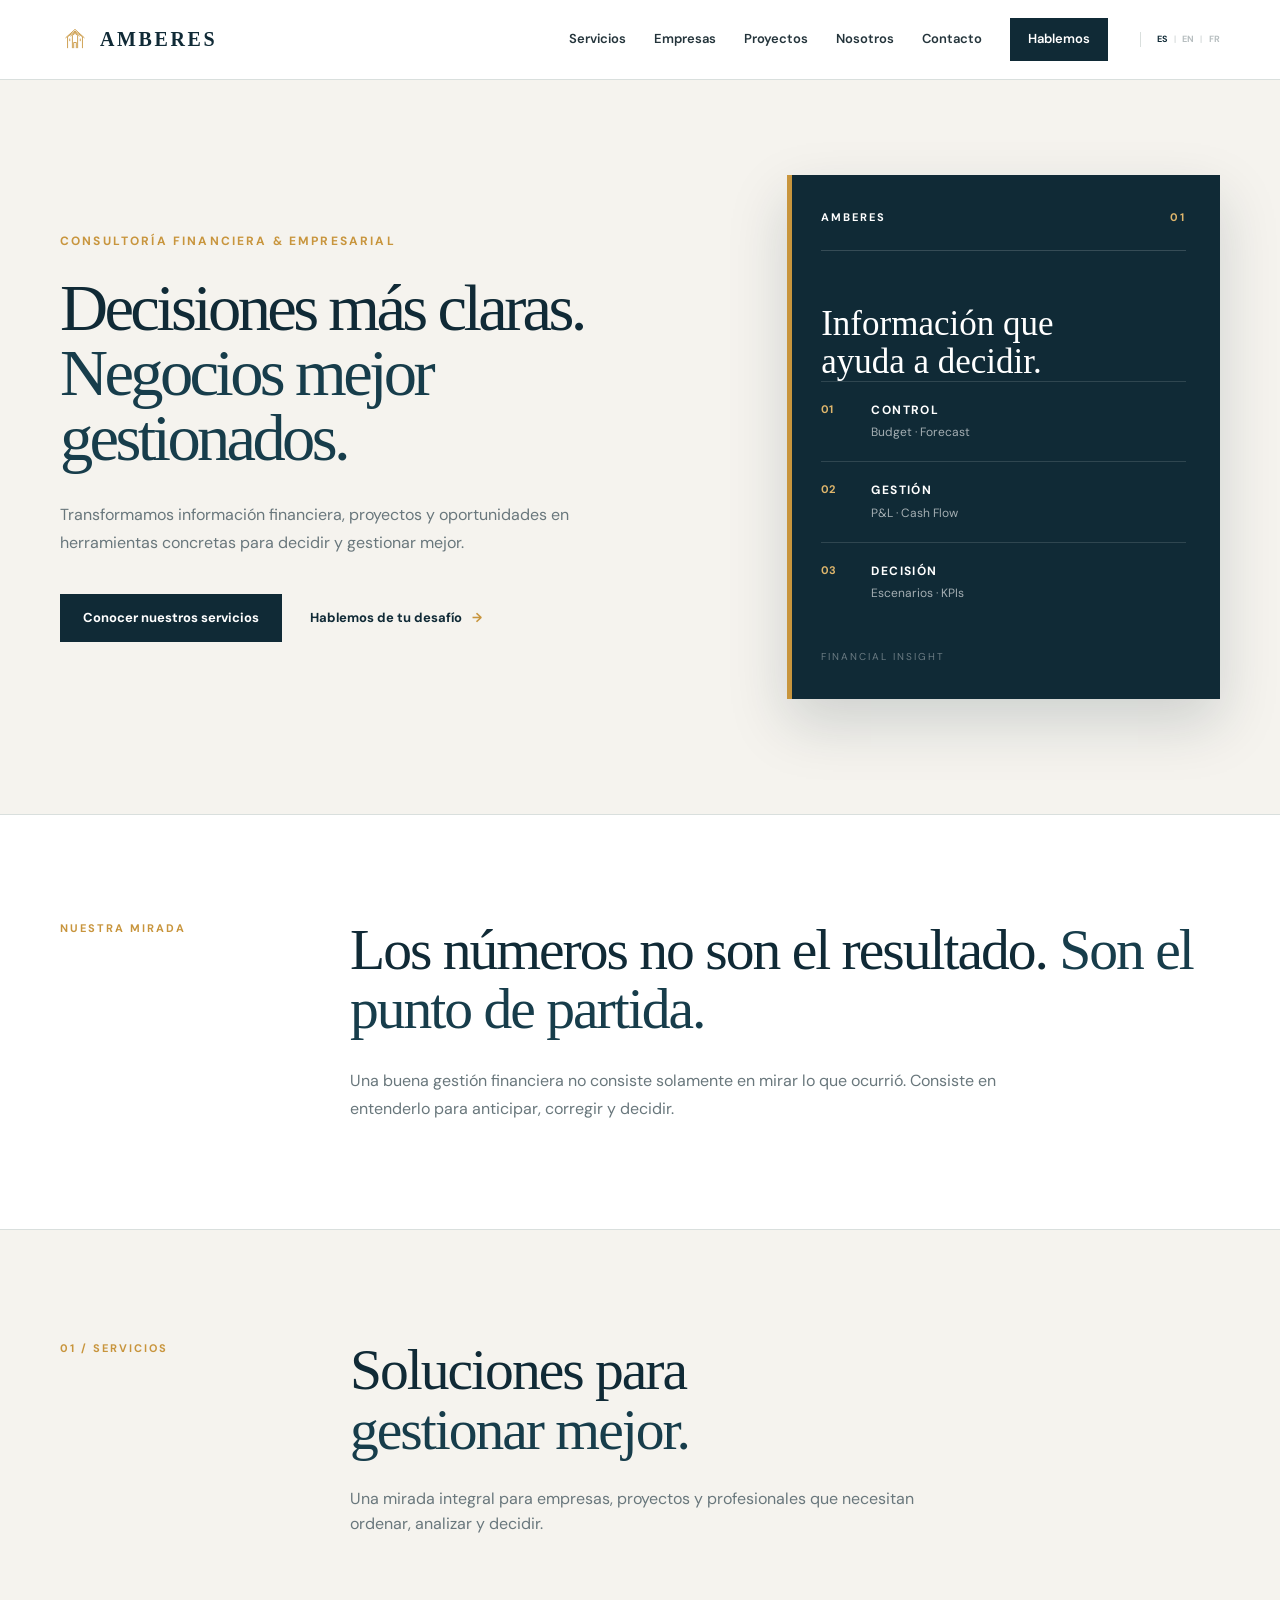
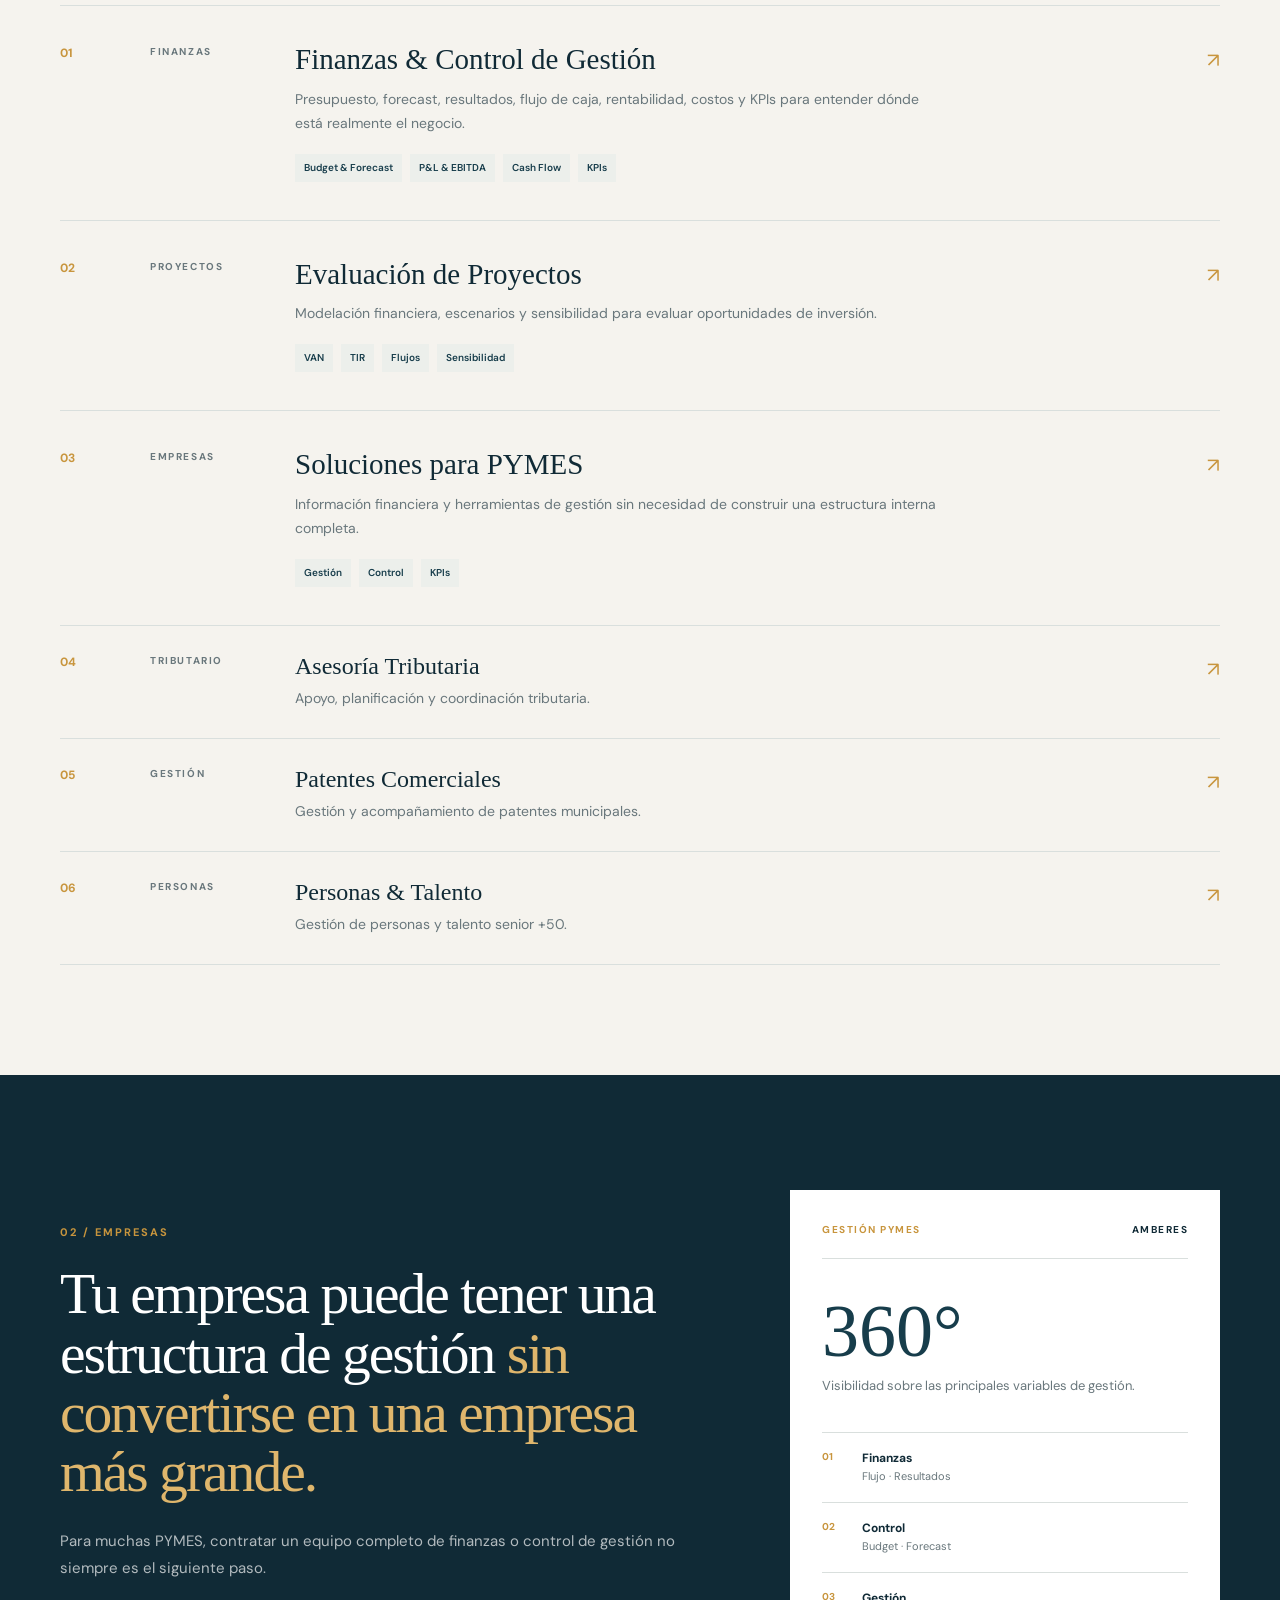
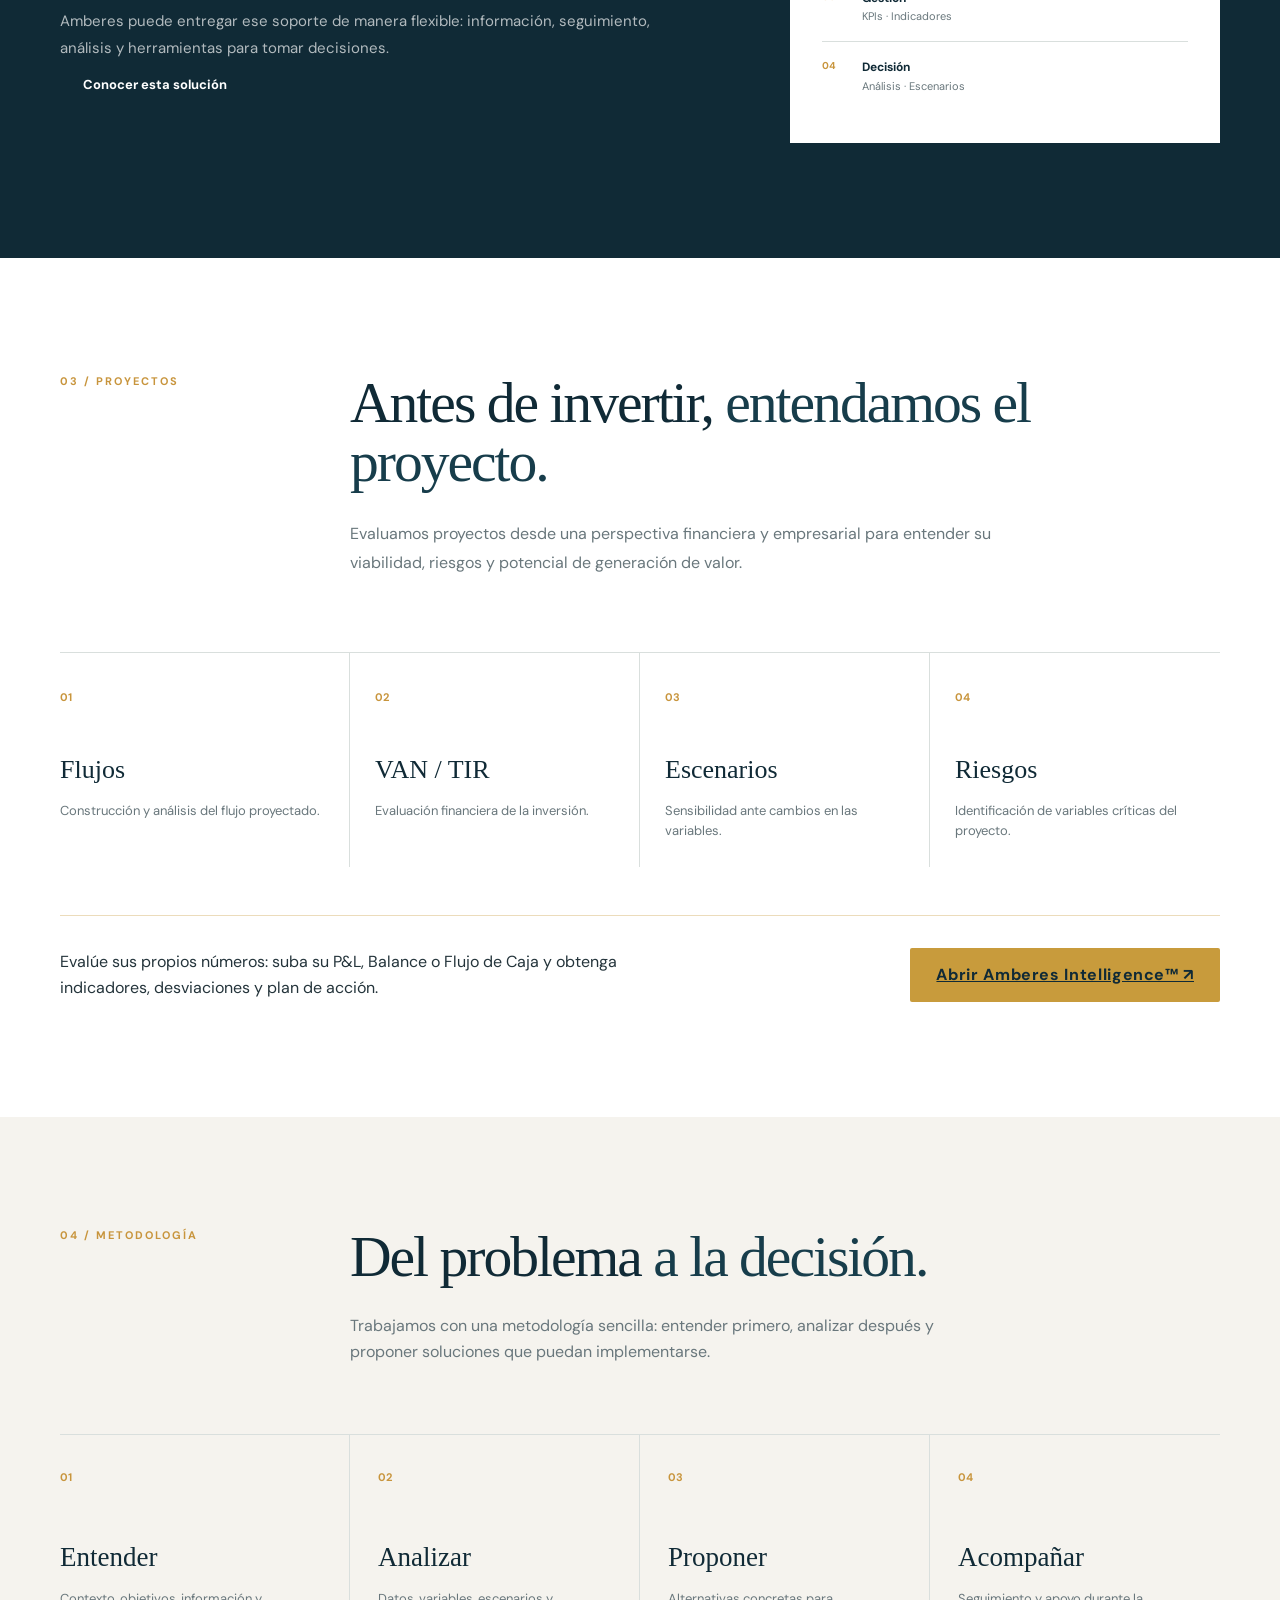
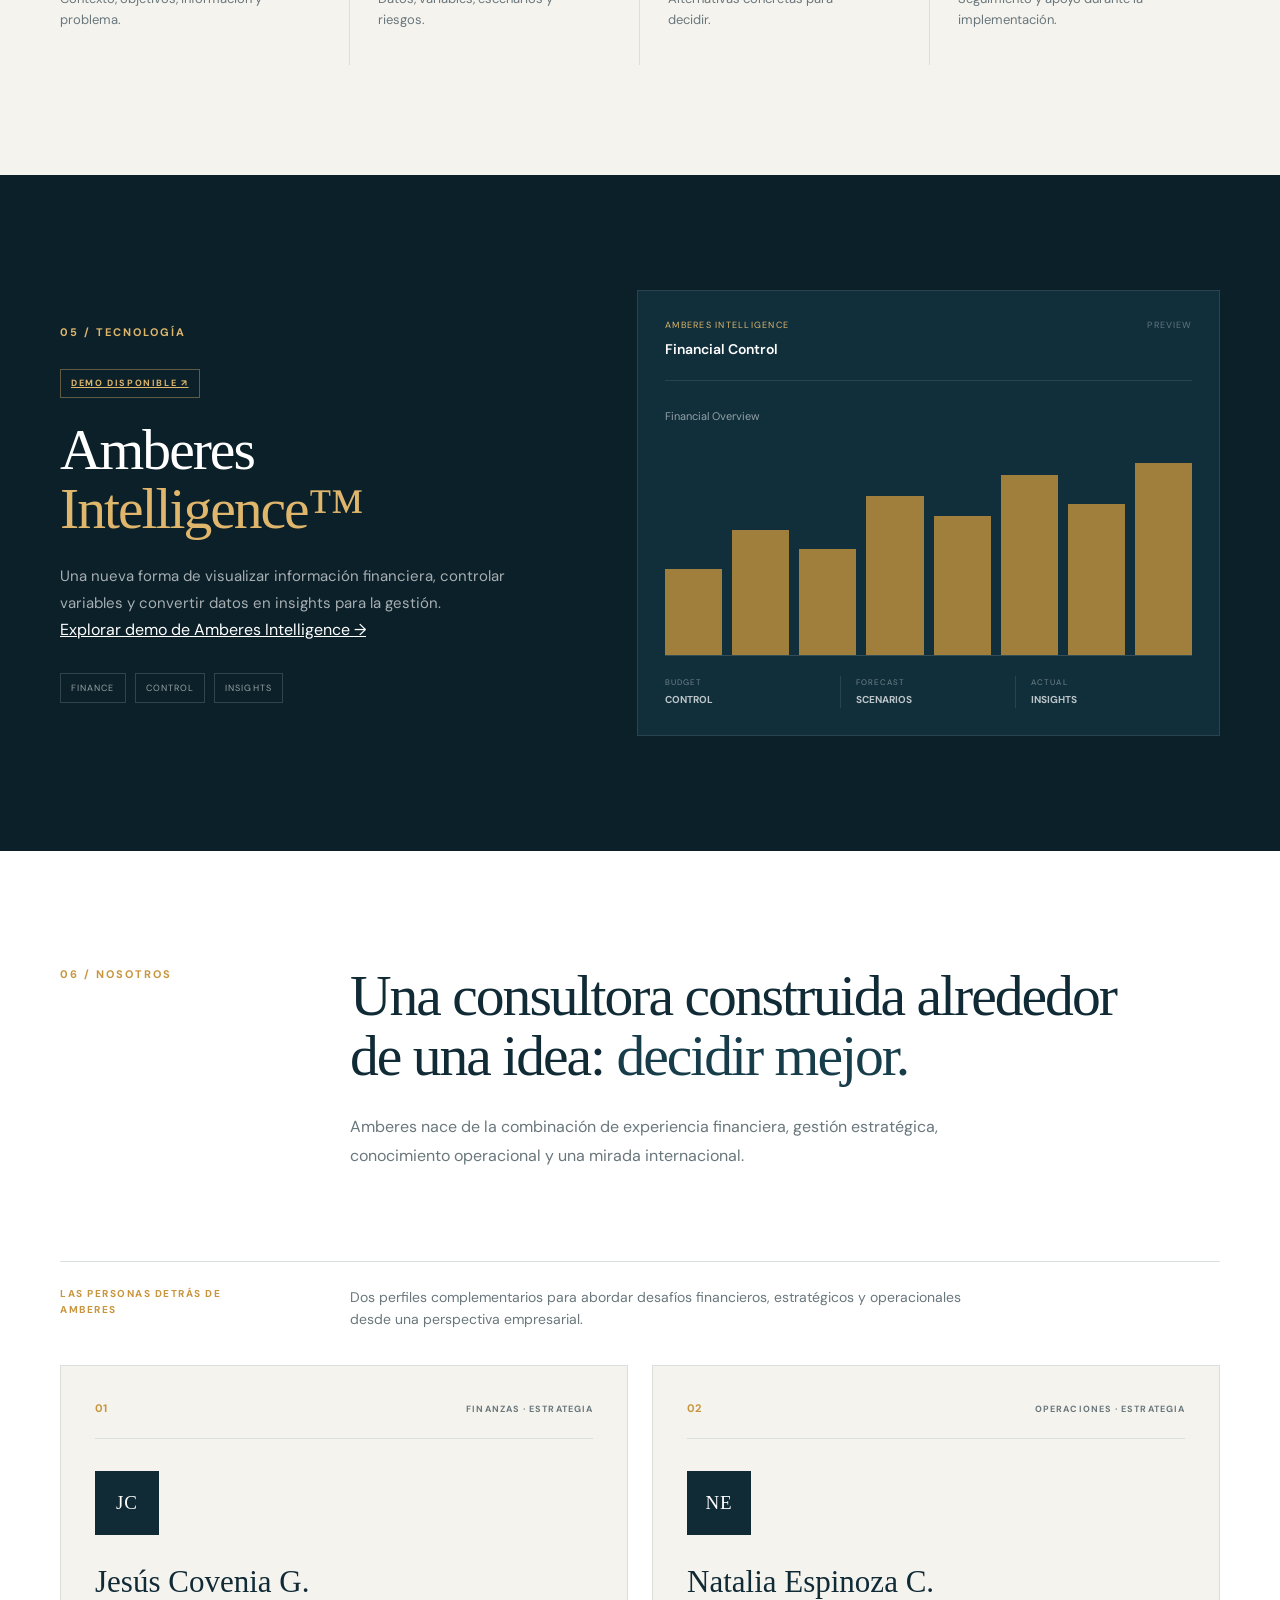
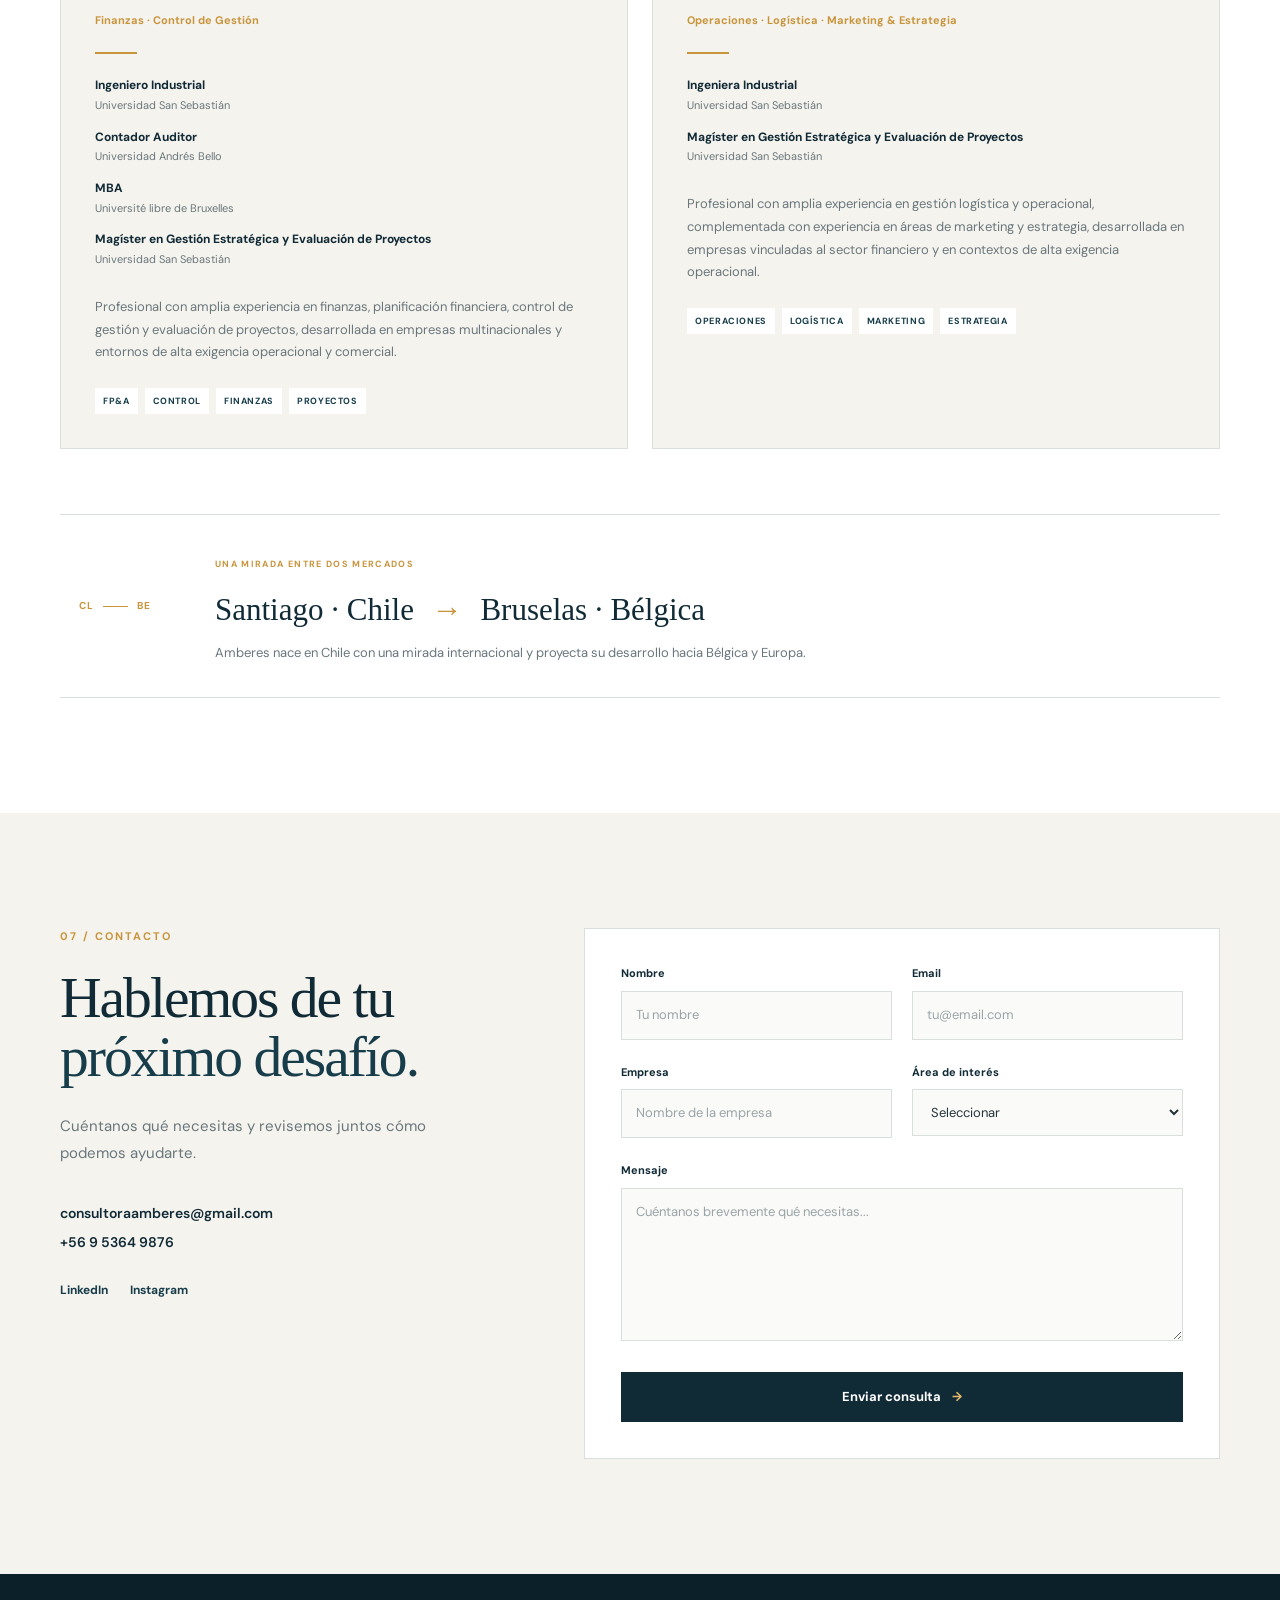
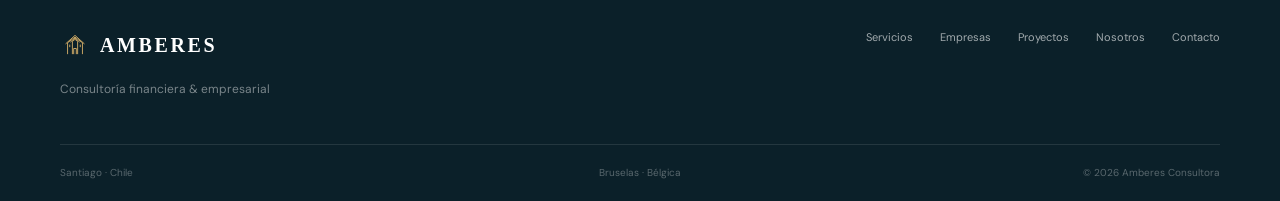
==== commit 07c4c691: "Amberes Intelligence v5.0.0 (archivo único) y enlace desde PROYECTOS Co-Authored-By: Claude Sonnet 5" ====
--- a/index.html
+++ b/index.html
@@ -1138,6 +1138,11 @@
 
                 </div>
 
+                <div class="project-tool-cta">
+                    <p>Evalúe sus propios números: suba su P&amp;L, Balance o Flujo de Caja y obtenga indicadores, desviaciones y plan de acción.</p>
+                    <a href="./intelligence/" class="intelligence-demo-link project-tool-link">Abrir Amberes Intelligence™ ↗</a>
+                </div>
+
             </div>
 
         </section>
--- a/style.css
+++ b/style.css
@@ -3968,6 +3968,46 @@
         padding:
             22px;
 
-    }
-
-}
+    } 
+    
+.intelligence-cta {
+    display: inline-flex;
+    align-items: center;
+    justify-content: center;
+    gap: 12px;
+    margin-top: 24px;
+    margin-bottom: 24px;
+    padding: 15px 22px;
+    background: #ddb15f;
+    color: #0b2027;
+    border: 1px solid #ddb15f;
+    text-decoration: none;
+    font-size: 13px;
+    font-weight: 700;
+    transition: background 180ms ease, color 180ms ease;
+}
+
+.intelligence-cta:hover {
+    background: transparent;
+    color: #ddb15f;
+}
+
+.intelligence-cta:focus-visible {
+    outline: 2px solid #ffffff;
+    outline-offset: 4px;
+}
+
+.intelligence-demo-link {
+    display: inline-block;
+    text-decoration: none;
+    cursor: pointer;
+}
+
+}
+
+
+/* Enlace a Amberes Intelligence desde PROYECTOS */
+.project-tool-cta { margin-top: 48px; padding-top: 32px; border-top: 1px solid rgba(200,155,60,.35); display: flex; flex-wrap: wrap; align-items: center; justify-content: space-between; gap: 20px; }
+.project-tool-cta p { margin: 0; max-width: 620px; }
+.project-tool-link { padding: 14px 26px; background: #c89b3c; color: #102a36; font-weight: 700; letter-spacing: .04em; border-radius: 2px; }
+.project-tool-link:hover { filter: brightness(1.08); }
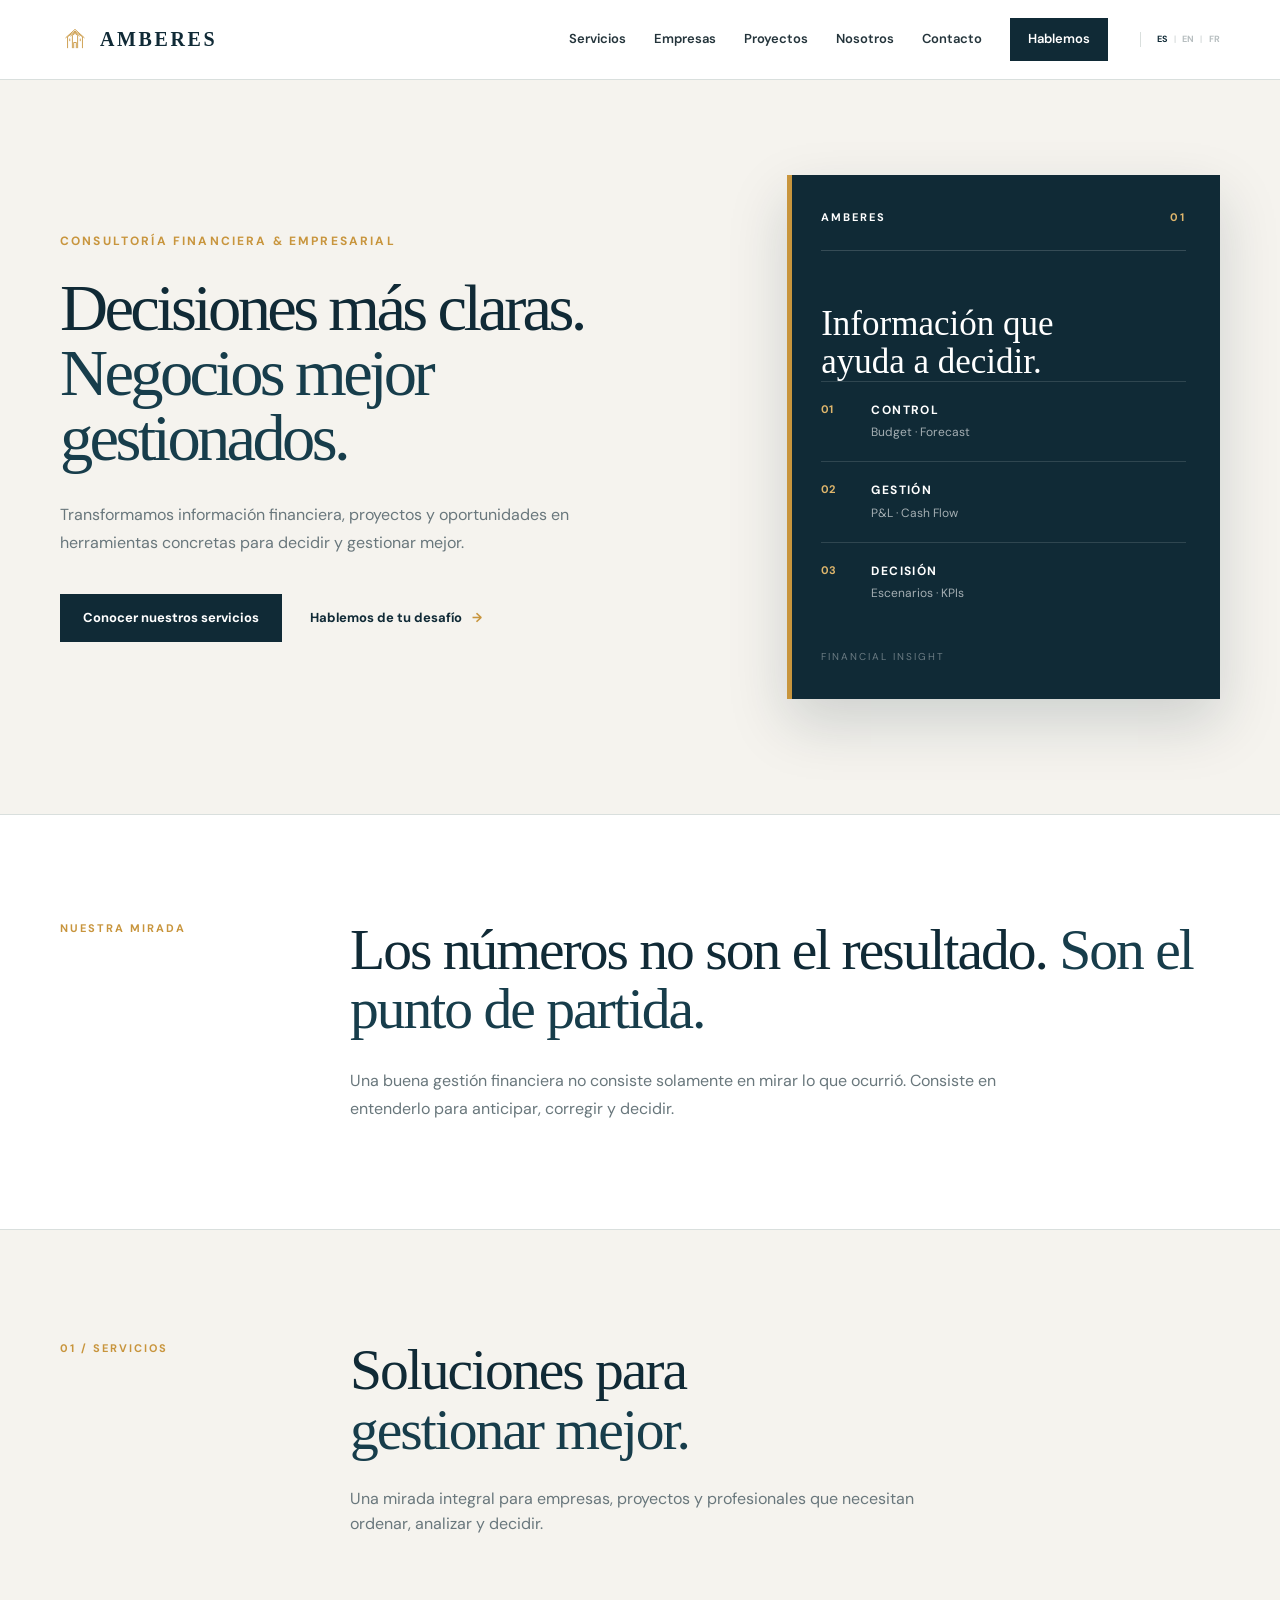
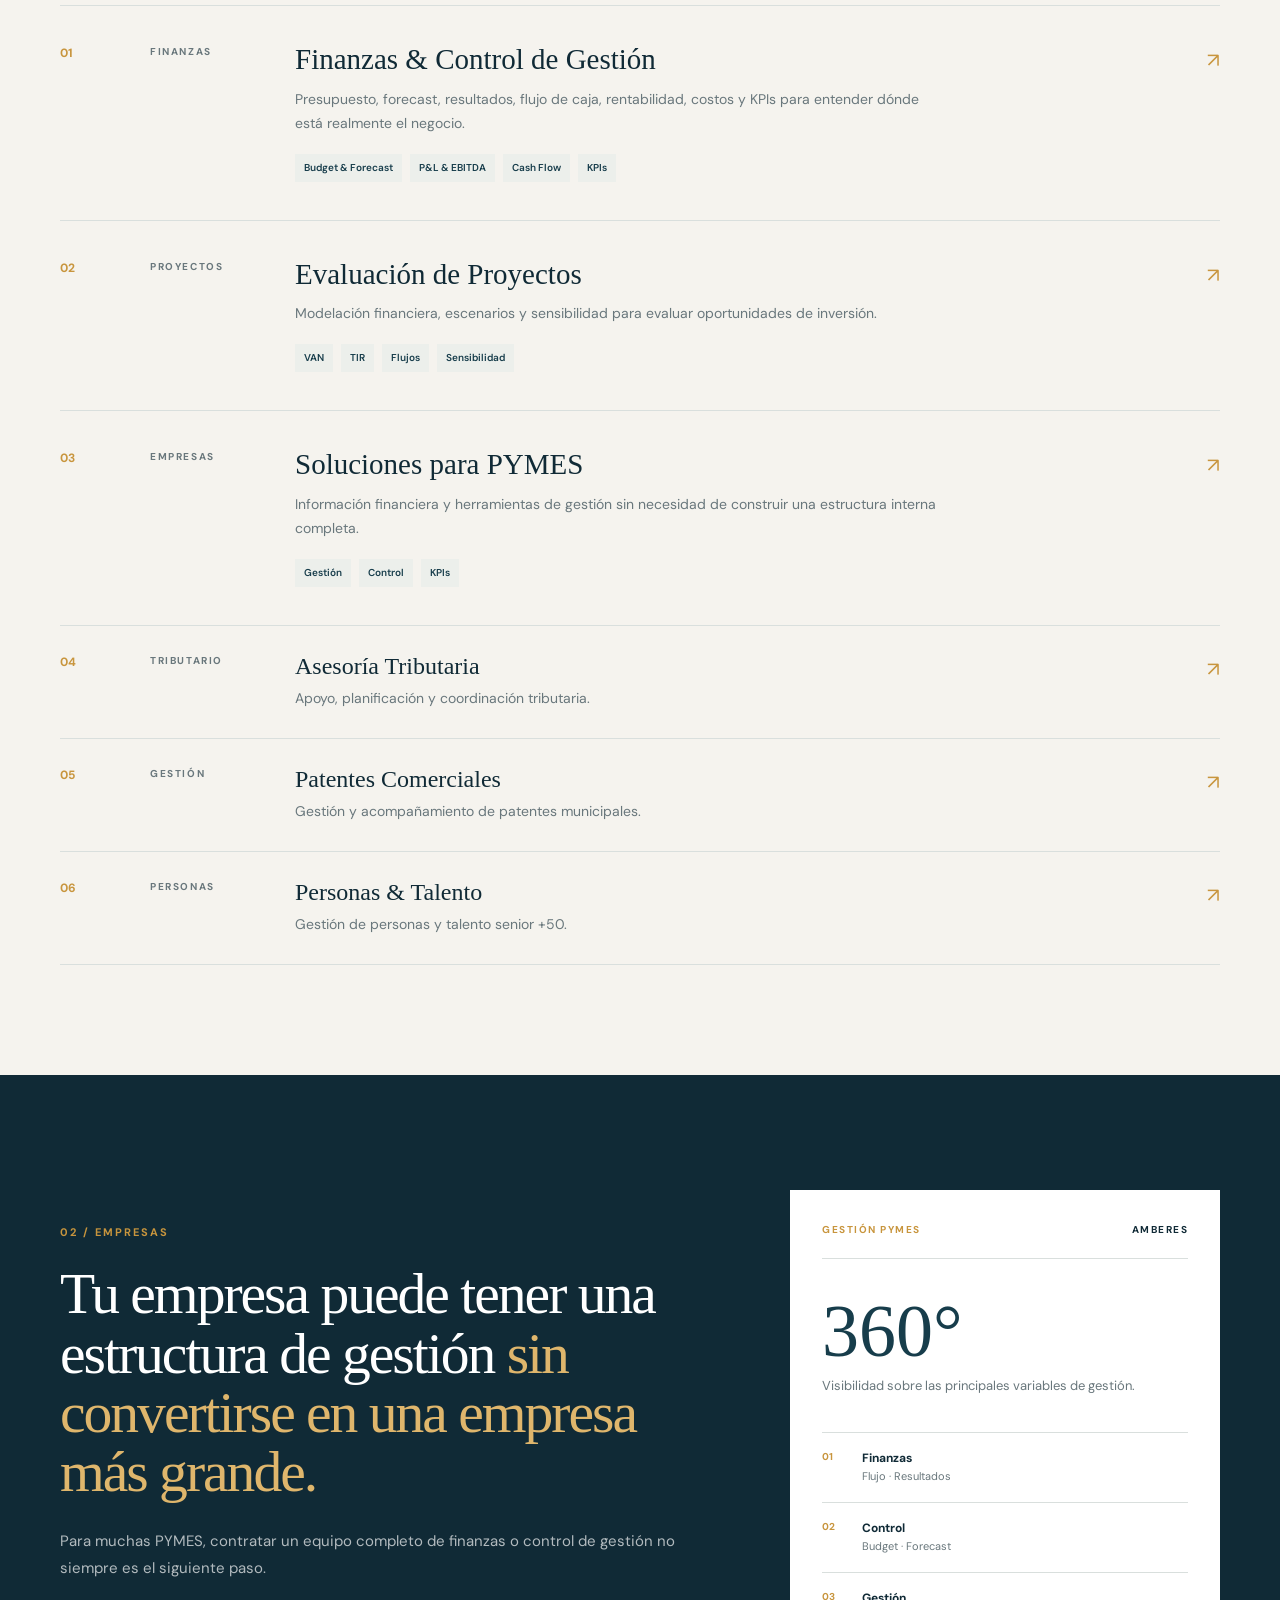
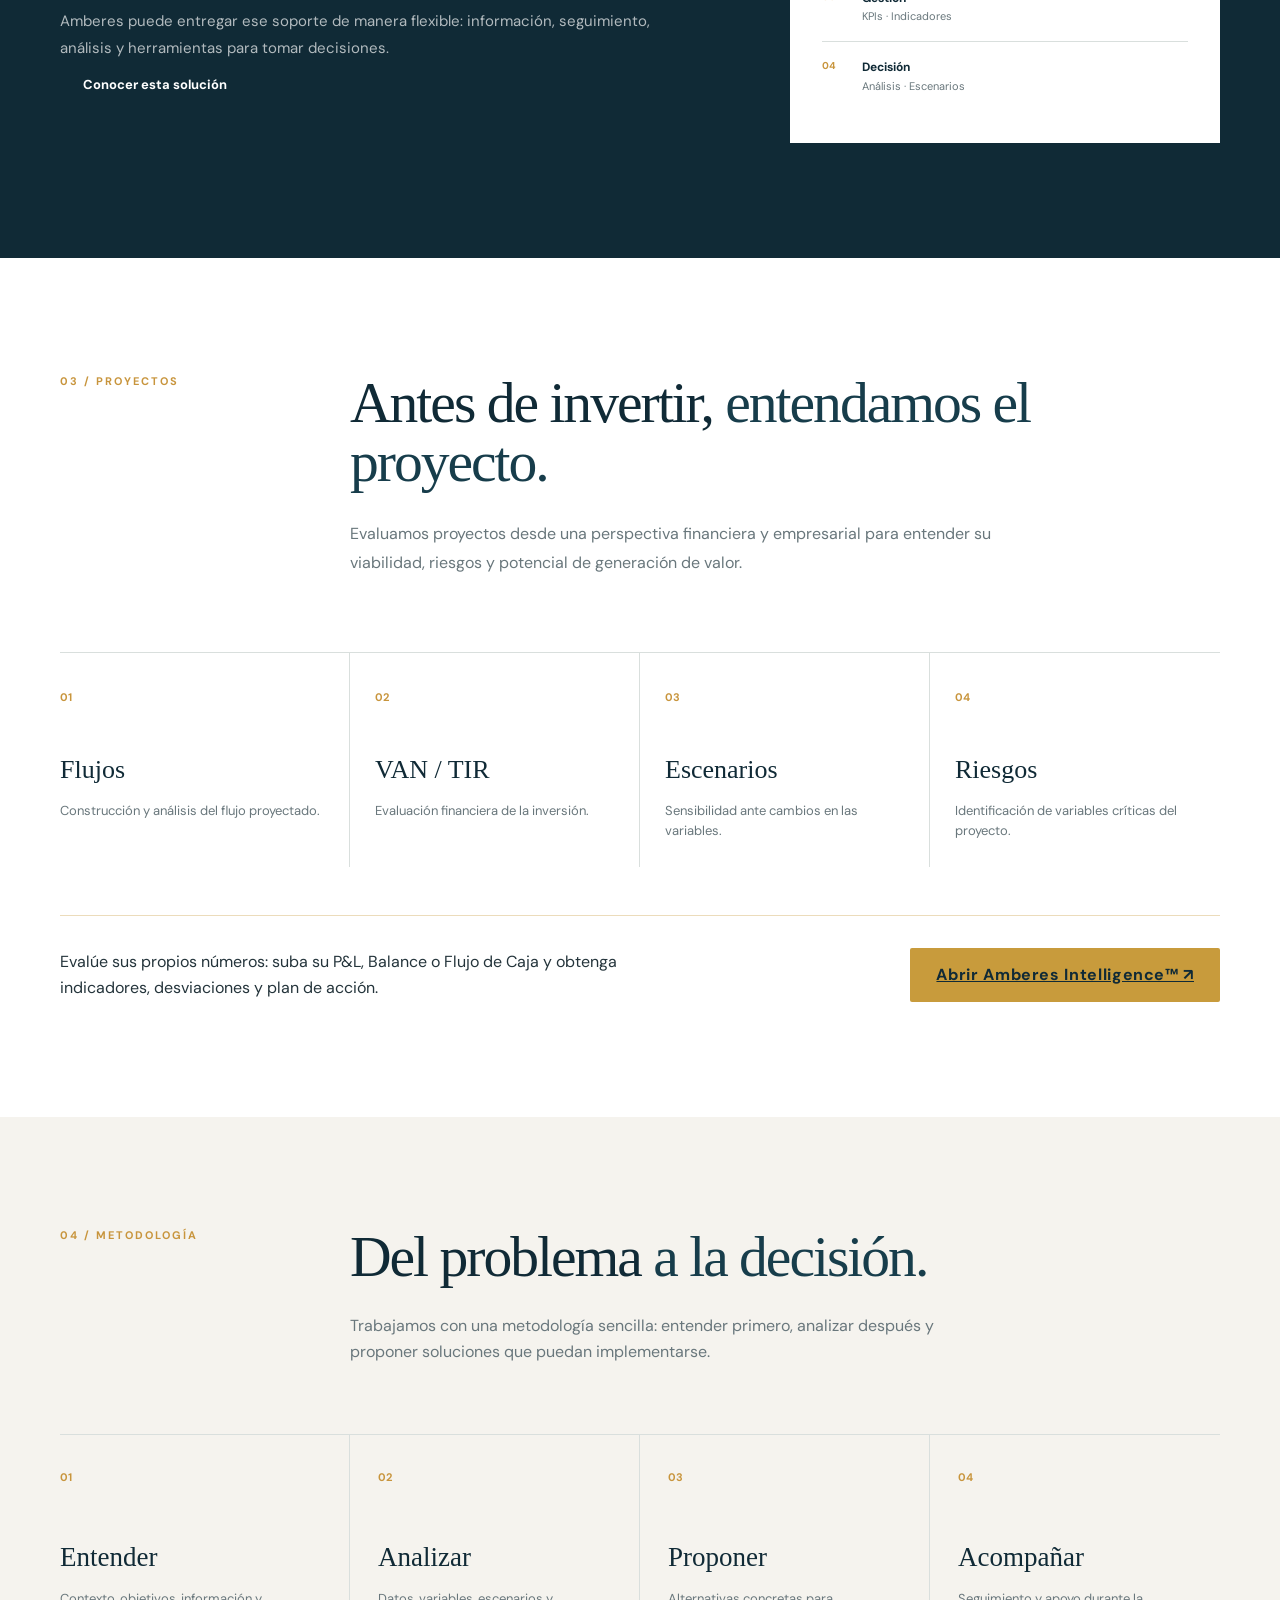
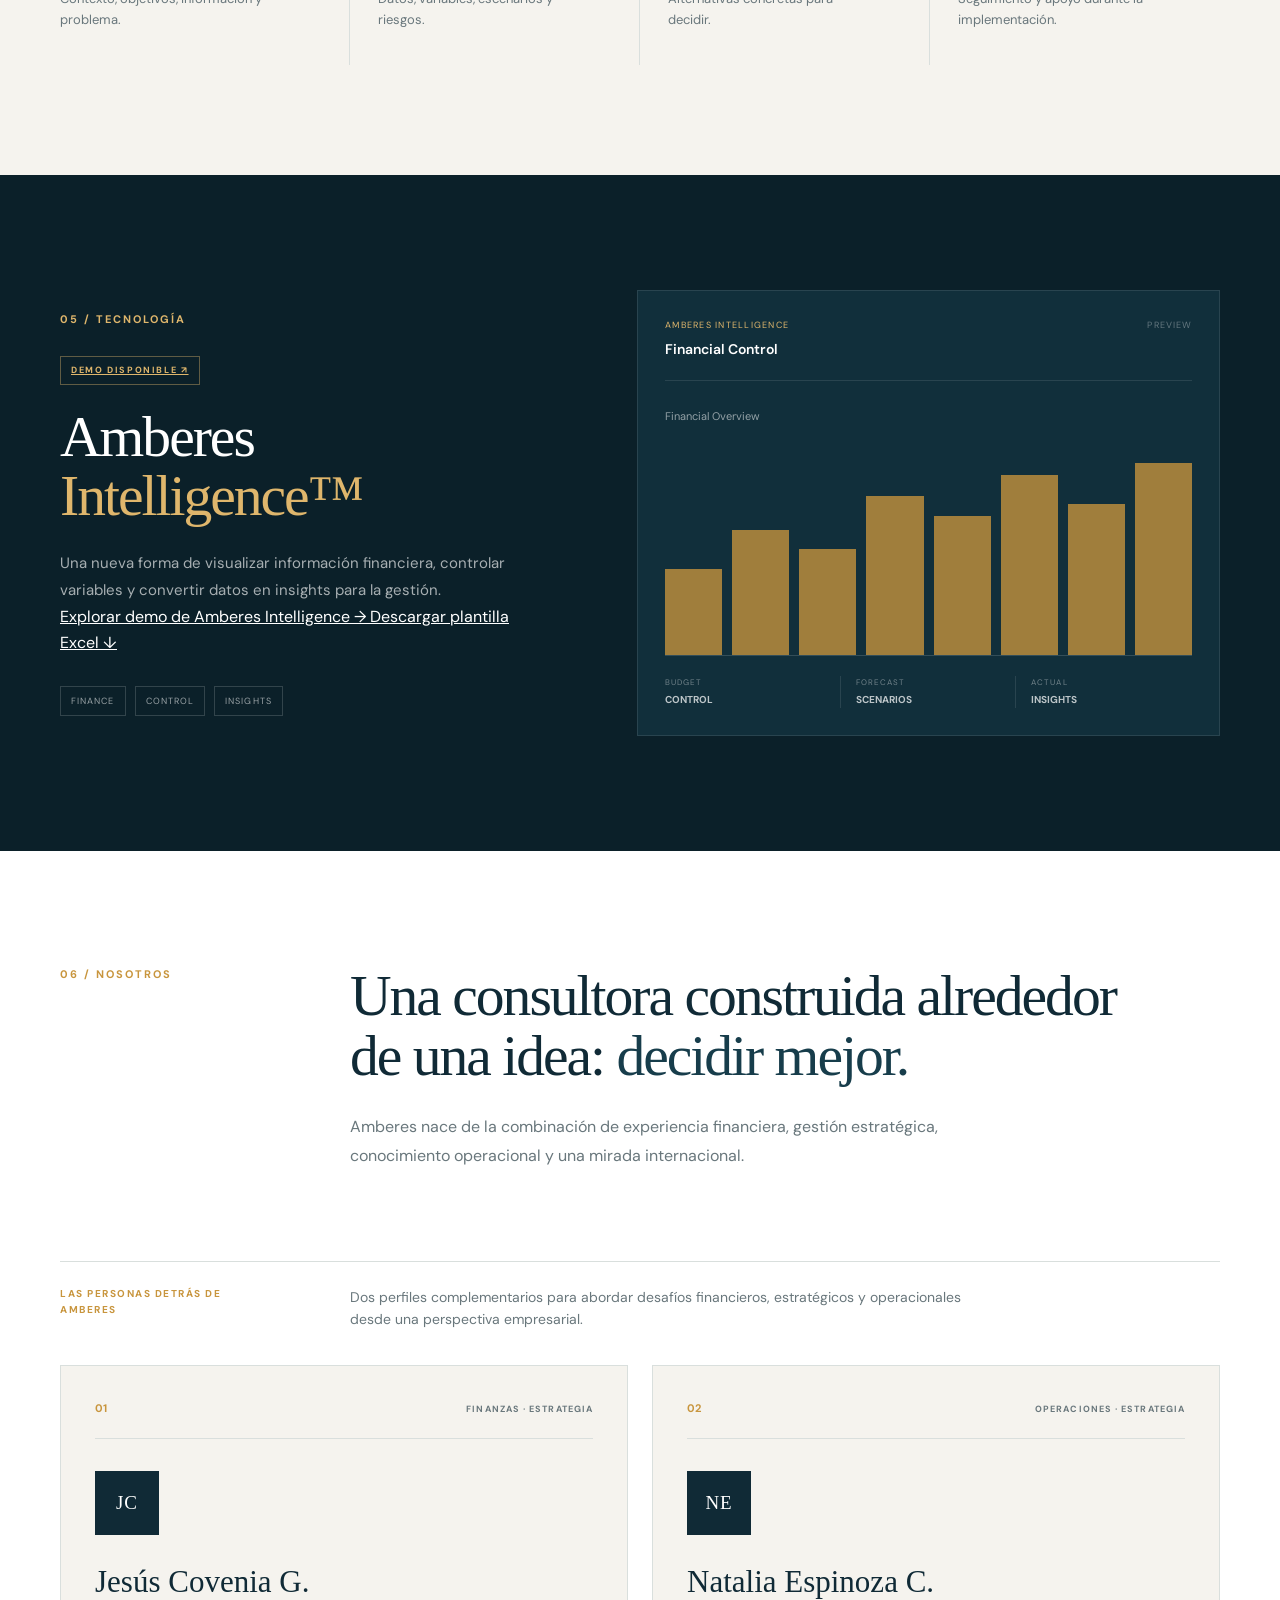
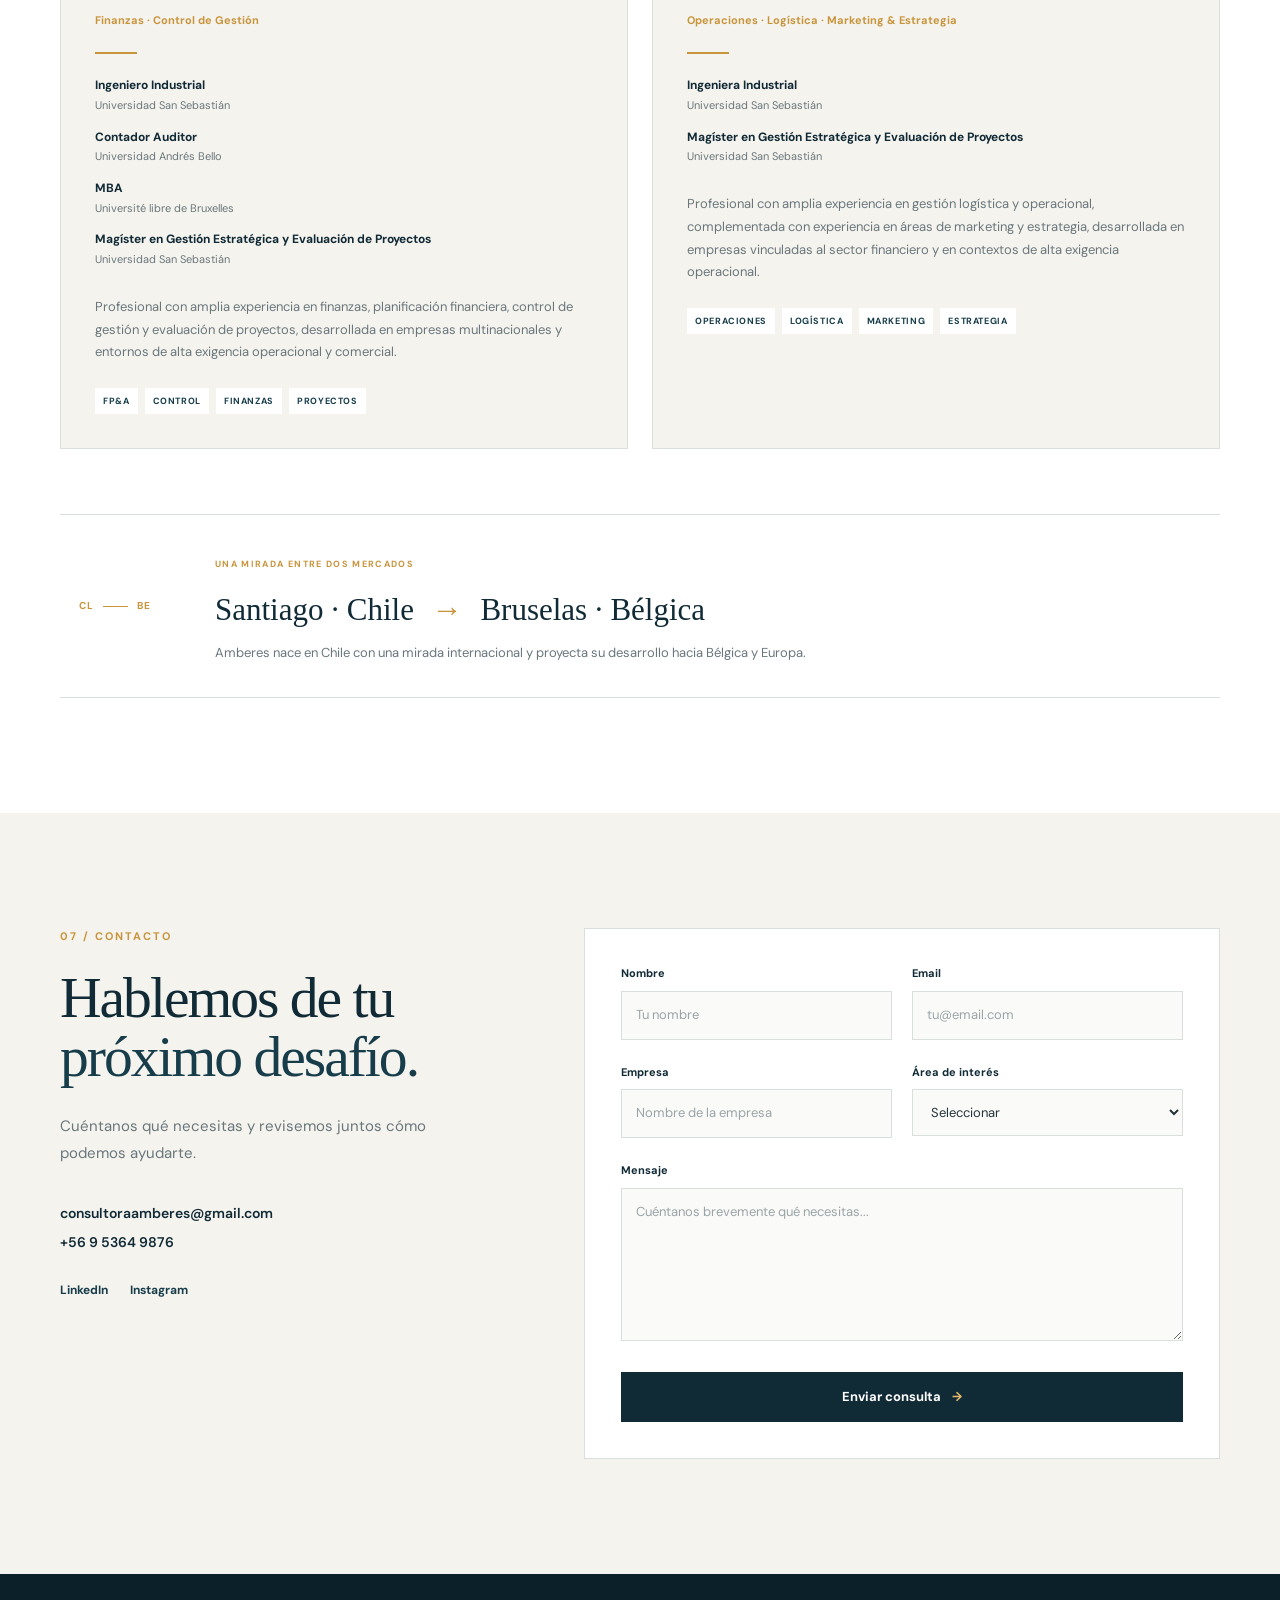
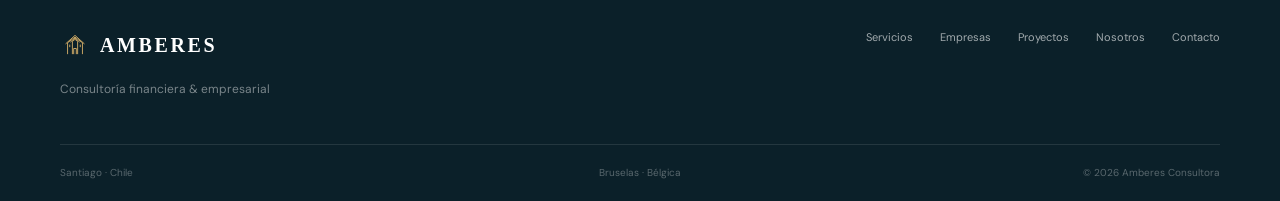
==== commit 8b869f61: "Add direct Excel template download from corporate site" ====
--- a/index.html
+++ b/index.html
@@ -1324,6 +1324,11 @@
     <span aria-hidden="true">→</span>
 </a>
 
+                    <a href="./intelligence/plantilla/Amberes_Plantilla_Estandar.xlsx" class="intelligence-template-link" download>
+                        Descargar plantilla Excel
+                        <span aria-hidden="true">↓</span>
+                    </a>
+
 
                     <div class="intelligence-tags">
 
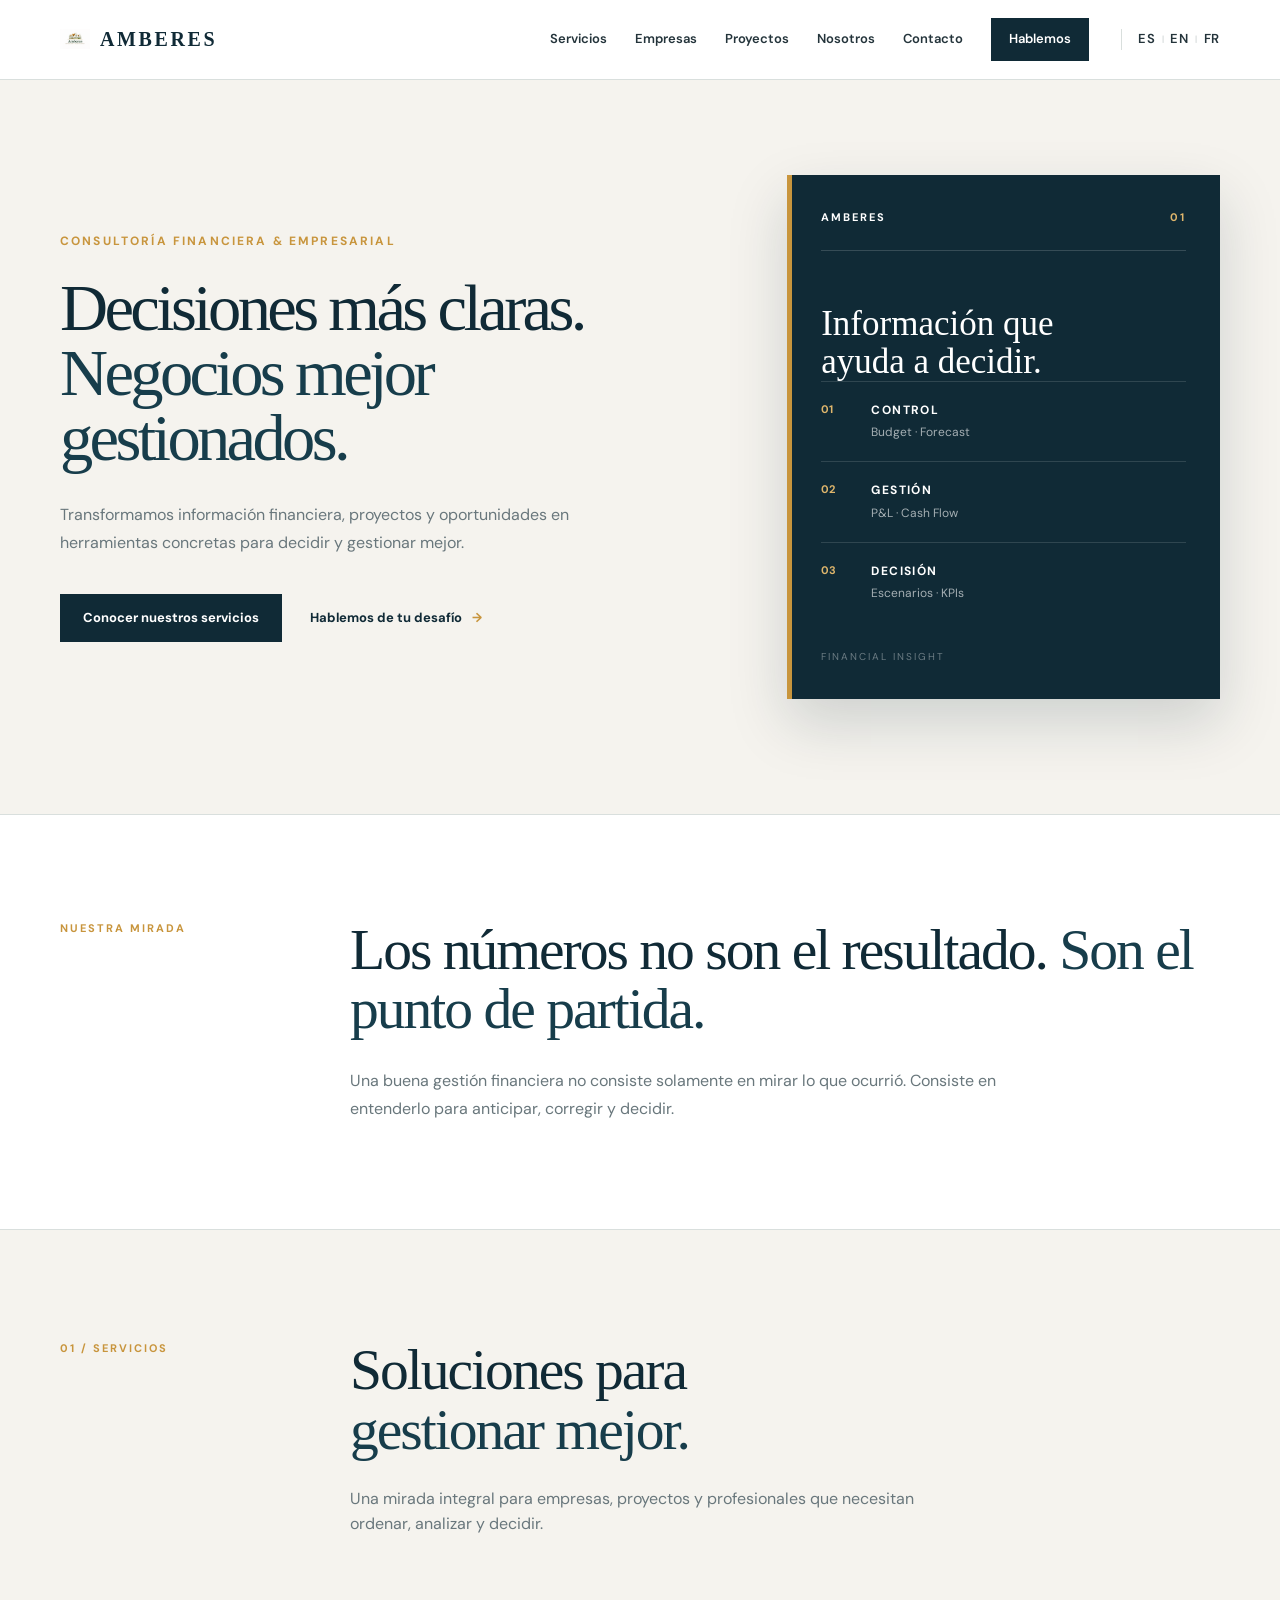
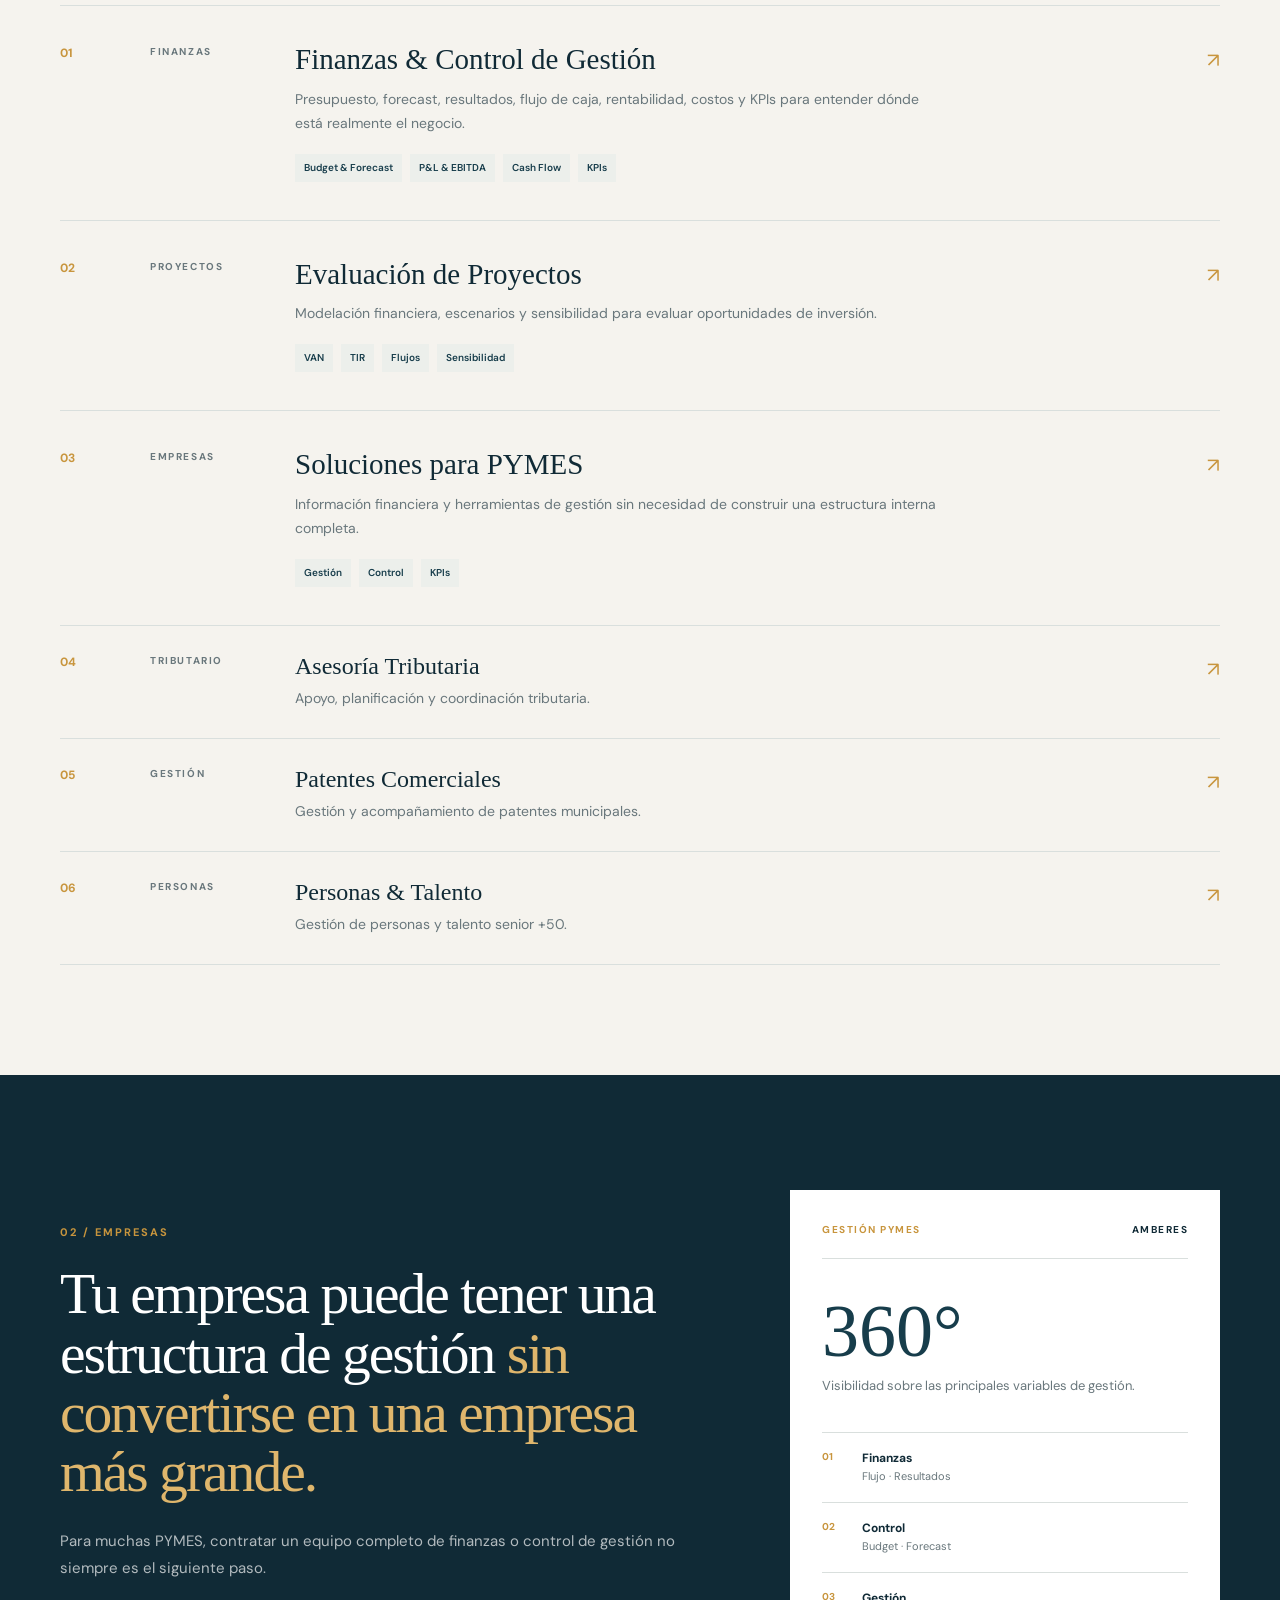
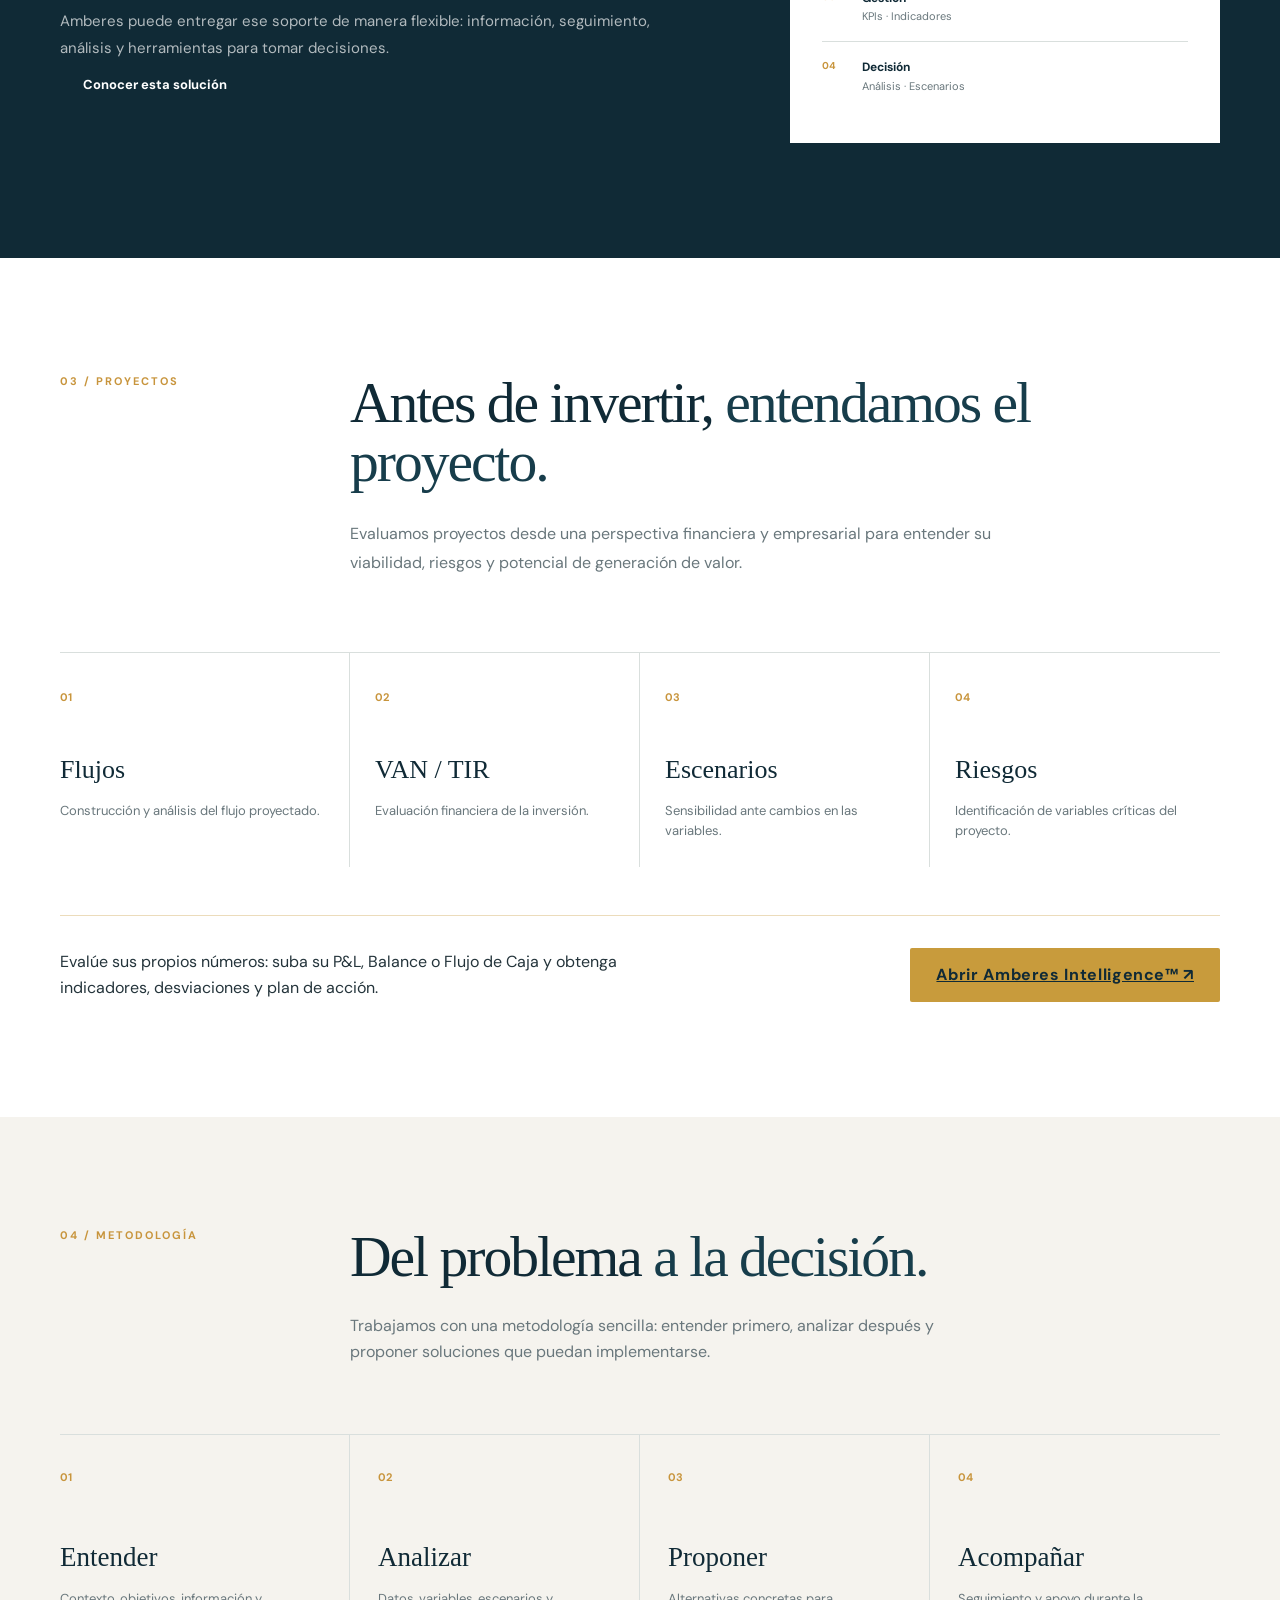
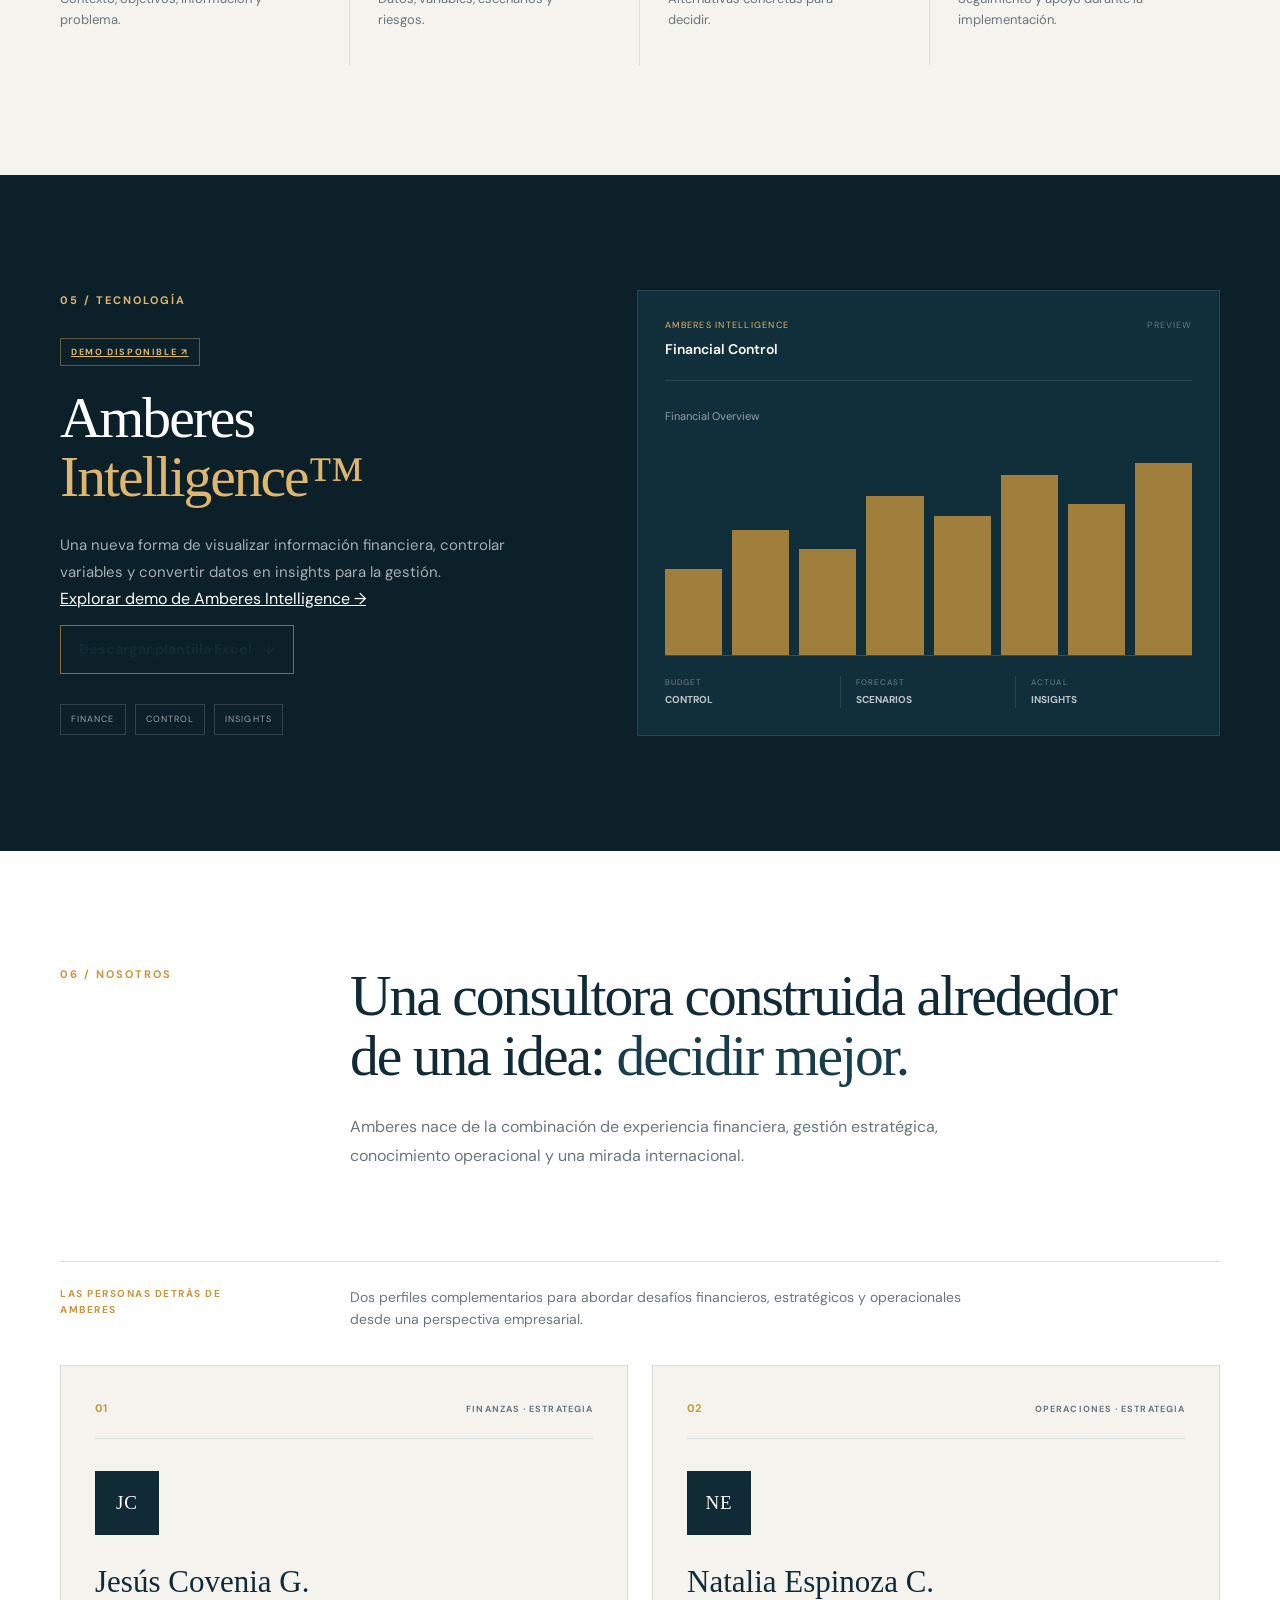
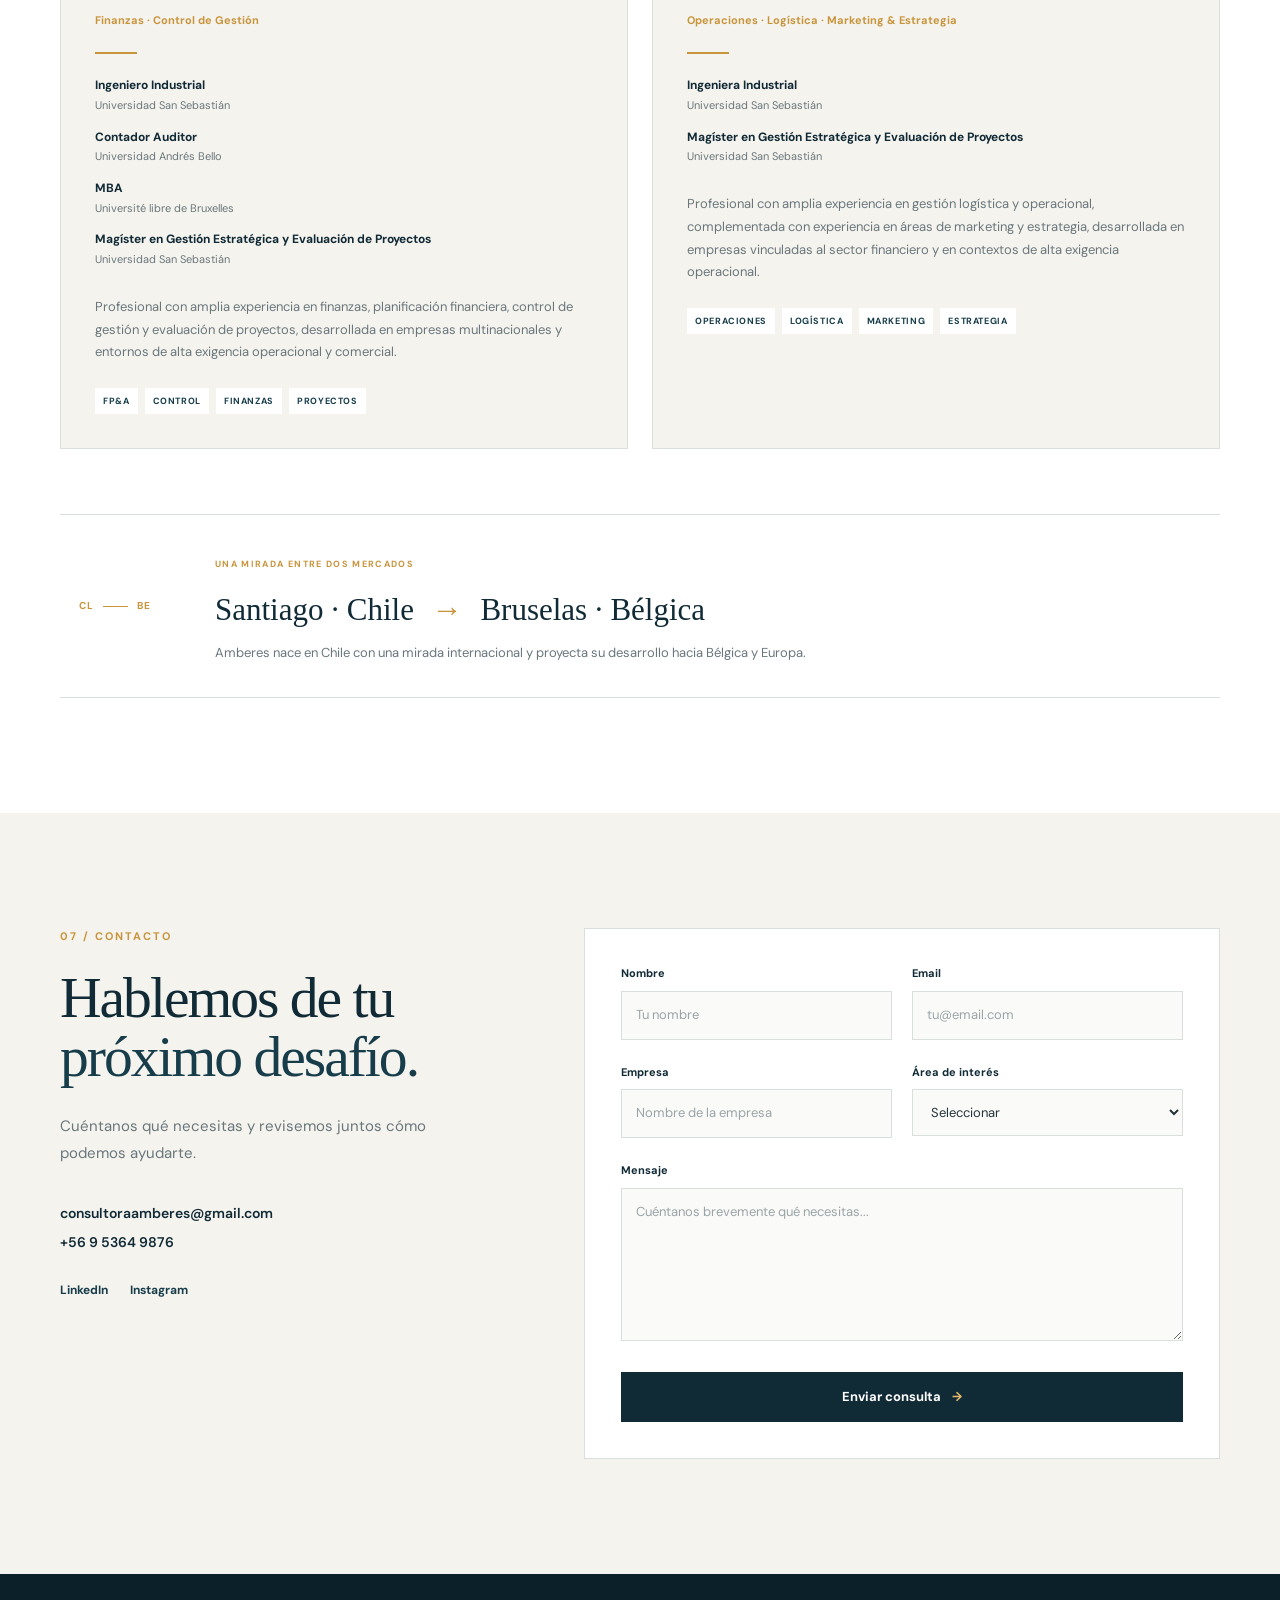
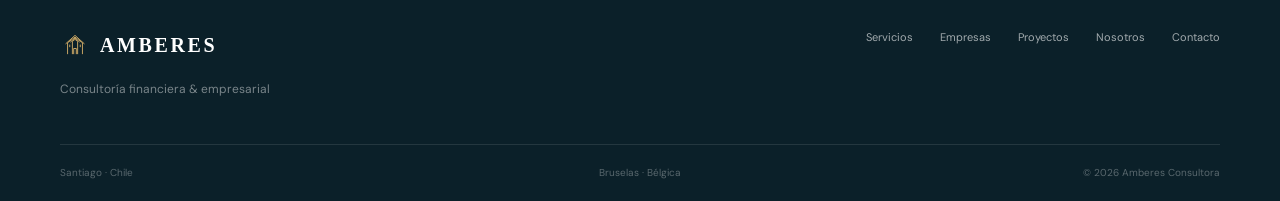
==== commit f78ad8e0: "Use shared brand logo and enable language navigation" ====
--- a/index.html
+++ b/index.html
@@ -74,54 +74,7 @@
                 aria-label="Amberes Consultora"
             >
 
-                <span class="beguinage-logo">
-
-                    <svg
-                        viewBox="0 0 64 64"
-                        aria-hidden="true"
-                    >
-
-                        <!-- edificio central -->
-
-                        <path
-                            d="M15 52V27L32 14L49 27V52"
-                        />
-
-                        <!-- torre central -->
-
-                        <path
-                            d="M26 52V24L32 19L38 24V52"
-                        />
-
-                        <!-- tejados -->
-
-                        <path
-                            d="M11 29L32 10L53 29"
-                        />
-
-                        <path
-                            d="M22 25L32 16L42 25"
-                        />
-
-                        <!-- puertas -->
-
-                        <path
-                            d="M29 52V40H35V52"
-                        />
-
-                        <!-- ventanas -->
-
-                        <path
-                            d="M20 32V36"
-                        />
-
-                        <path
-                            d="M44 32V36"
-                        />
-
-                    </svg>
-
-                </span>
+                <span class="beguinage-logo"><img src="assets/logo-amberes.png" alt="" class="brand-logo-image"></span>
 
 
                 <span class="logo-text">
@@ -168,40 +121,12 @@
 
                 <!-- IDIOMAS -->
 
-                <div
-                    class="language-selector"
-                    aria-label="Selector de idioma"
-                >
-
-                    <button
-                        class="language-active"
-                        type="button"
-                    >
-                        ES
-                    </button>
-
-                    <span>|</span>
-
-                    <button
-                        class="language-disabled"
-                        type="button"
-                        disabled
-                        title="English version coming soon"
-                    >
-                        EN
-                    </button>
-
-                    <span>|</span>
-
-                    <button
-                        class="language-disabled"
-                        type="button"
-                        disabled
-                        title="Version française prochainement"
-                    >
-                        FR
-                    </button>
-
+                <div class="language-selector" aria-label="Selector de idioma">
+                    <a class="language-active" href="./index.html" lang="es" aria-current="page">ES</a>
+                    <span aria-hidden="true">|</span>
+                    <a href="./en/" lang="en">EN</a>
+                    <span aria-hidden="true">|</span>
+                    <a href="./fr/" lang="fr">FR</a>
                 </div>
 
             </nav>
--- a/style.css
+++ b/style.css
@@ -4011,3 +4011,26 @@
 .project-tool-cta p { margin: 0; max-width: 620px; }
 .project-tool-link { padding: 14px 26px; background: #c89b3c; color: #102a36; font-weight: 700; letter-spacing: .04em; border-radius: 2px; }
 .project-tool-link:hover { filter: brightness(1.08); }
+
+
+/* Descarga de plantilla para probar Amberes Intelligence */
+.intelligence-template-link {
+    display: inline-flex;
+    align-items: center;
+    gap: 10px;
+    margin-top: 14px;
+    padding: 12px 18px;
+    border: 1px solid rgba(200, 149, 61, .65);
+    color: var(--navy);
+    background: transparent;
+    text-decoration: none;
+    font-size: .9rem;
+    font-weight: 700;
+    transition: background .2s ease, color .2s ease, border-color .2s ease;
+}
+.intelligence-template-link:hover,
+.intelligence-template-link:focus-visible {
+    background: var(--navy);
+    color: var(--cream);
+    border-color: var(--navy);
+}
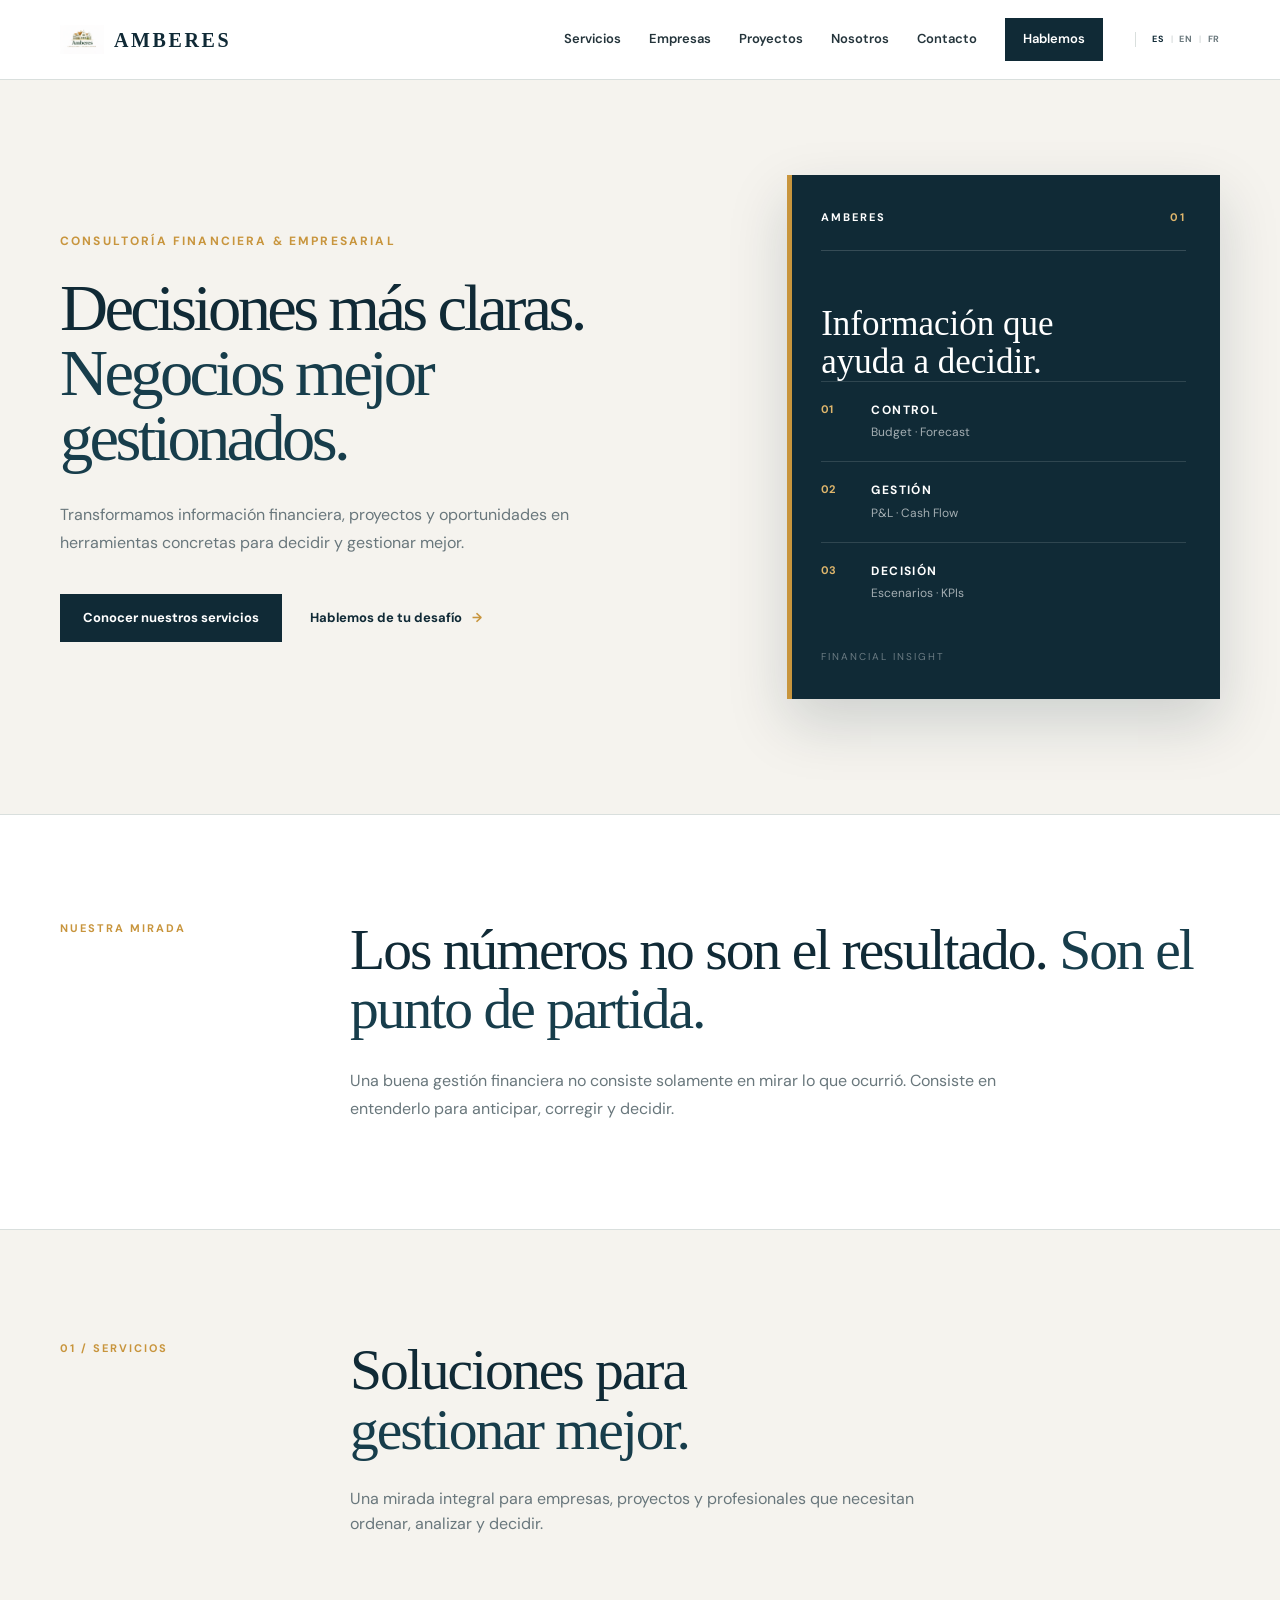
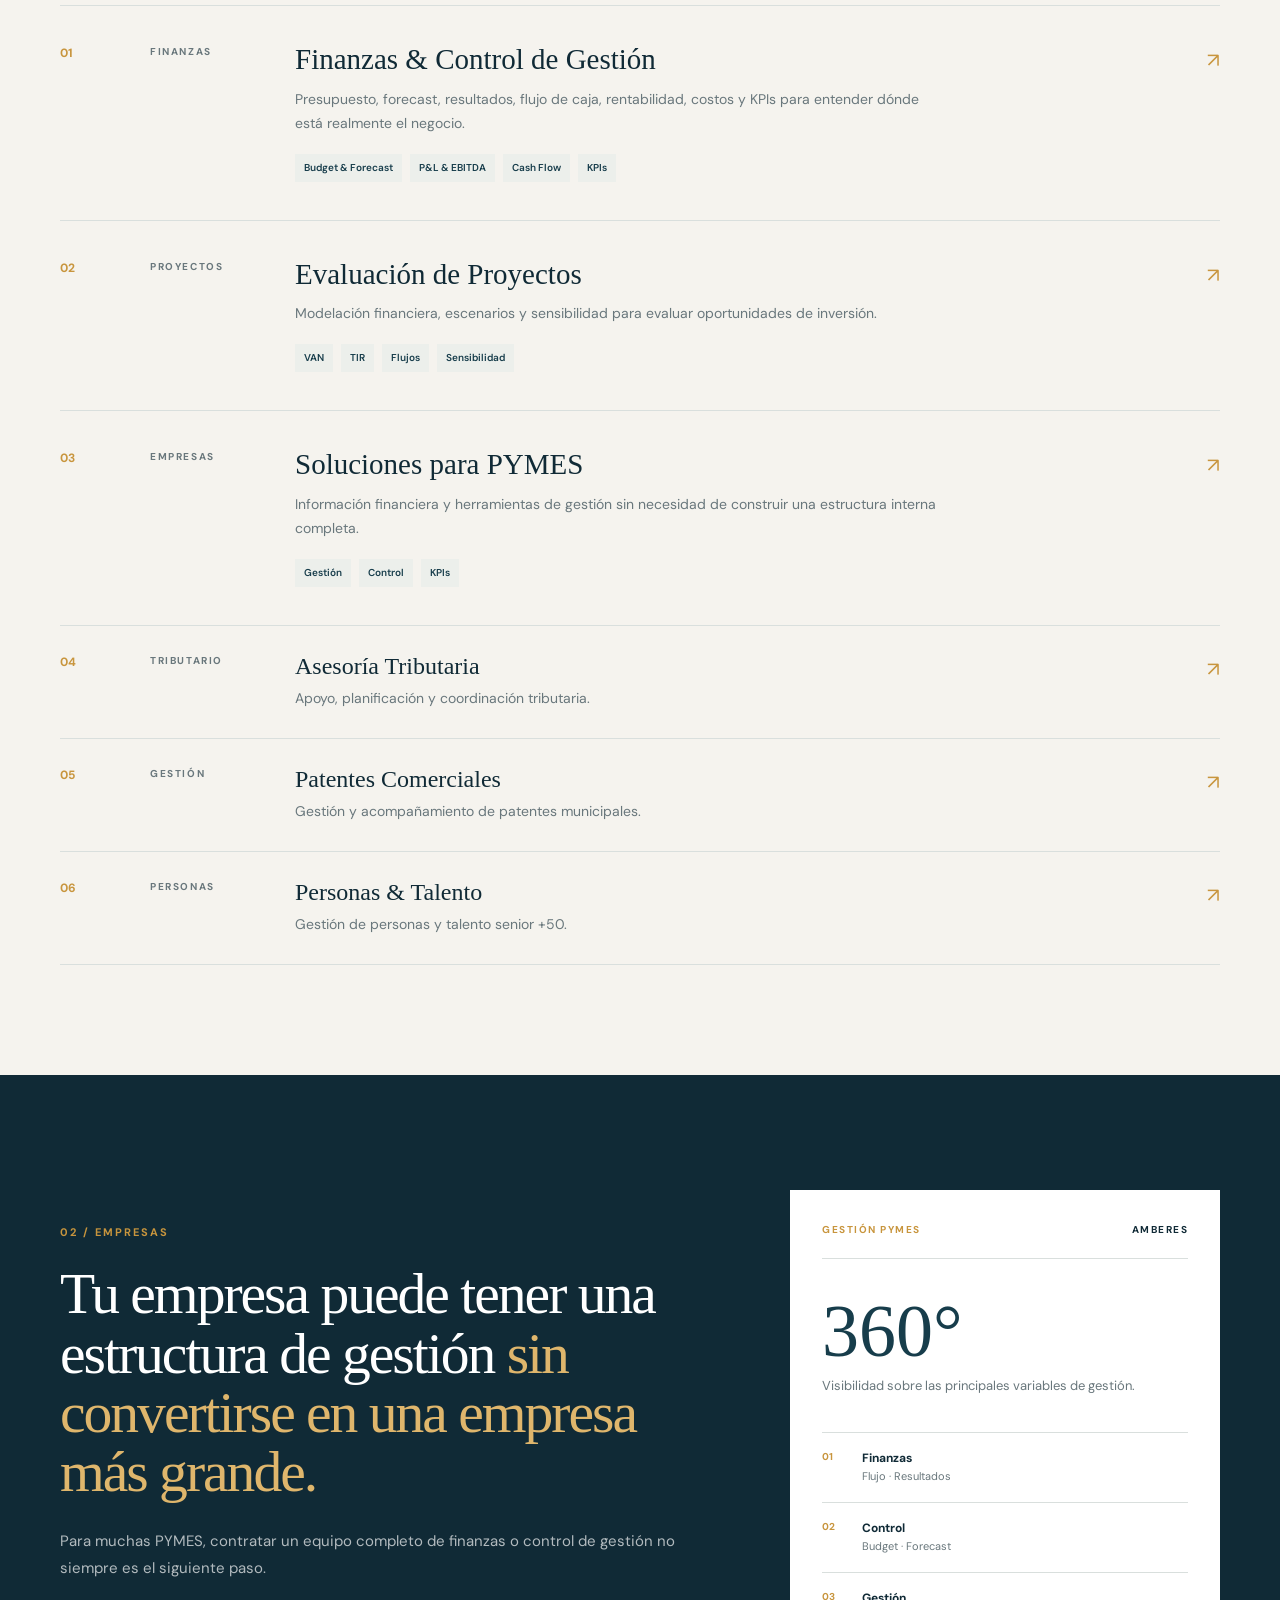
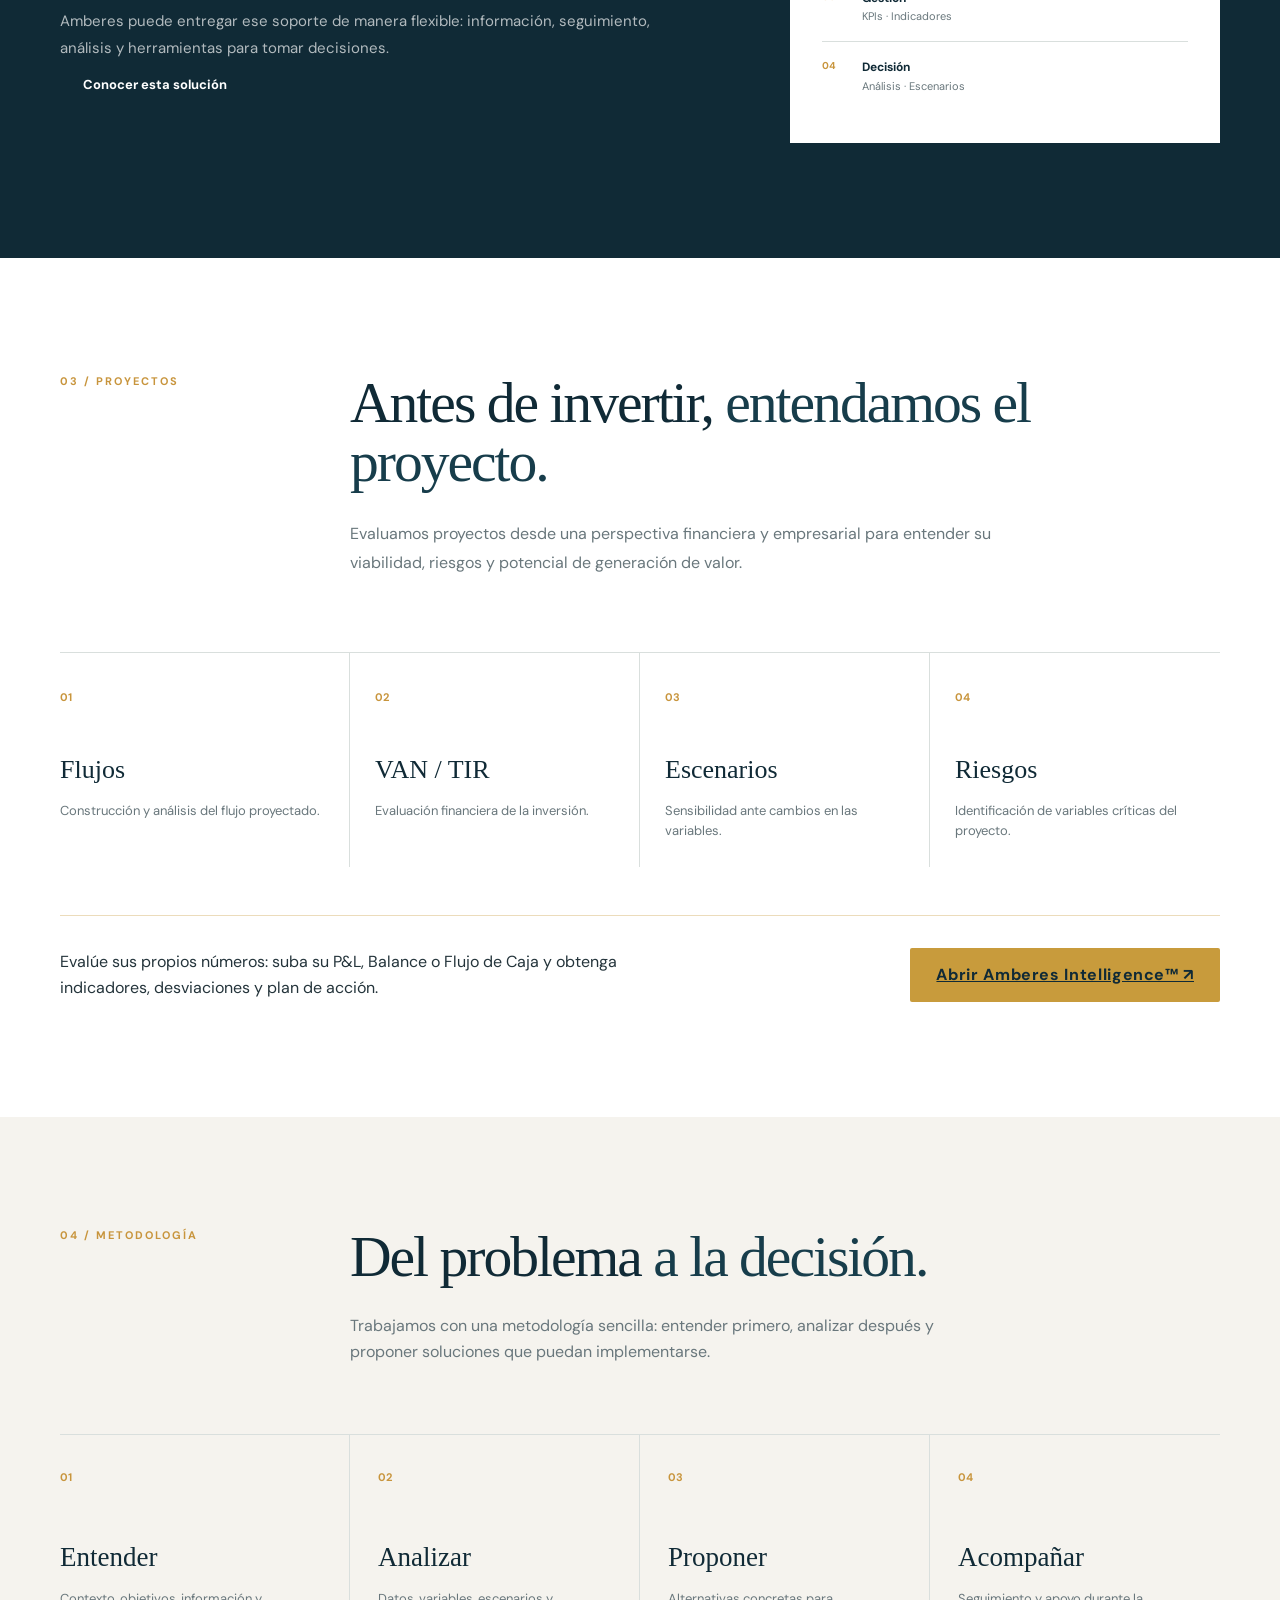
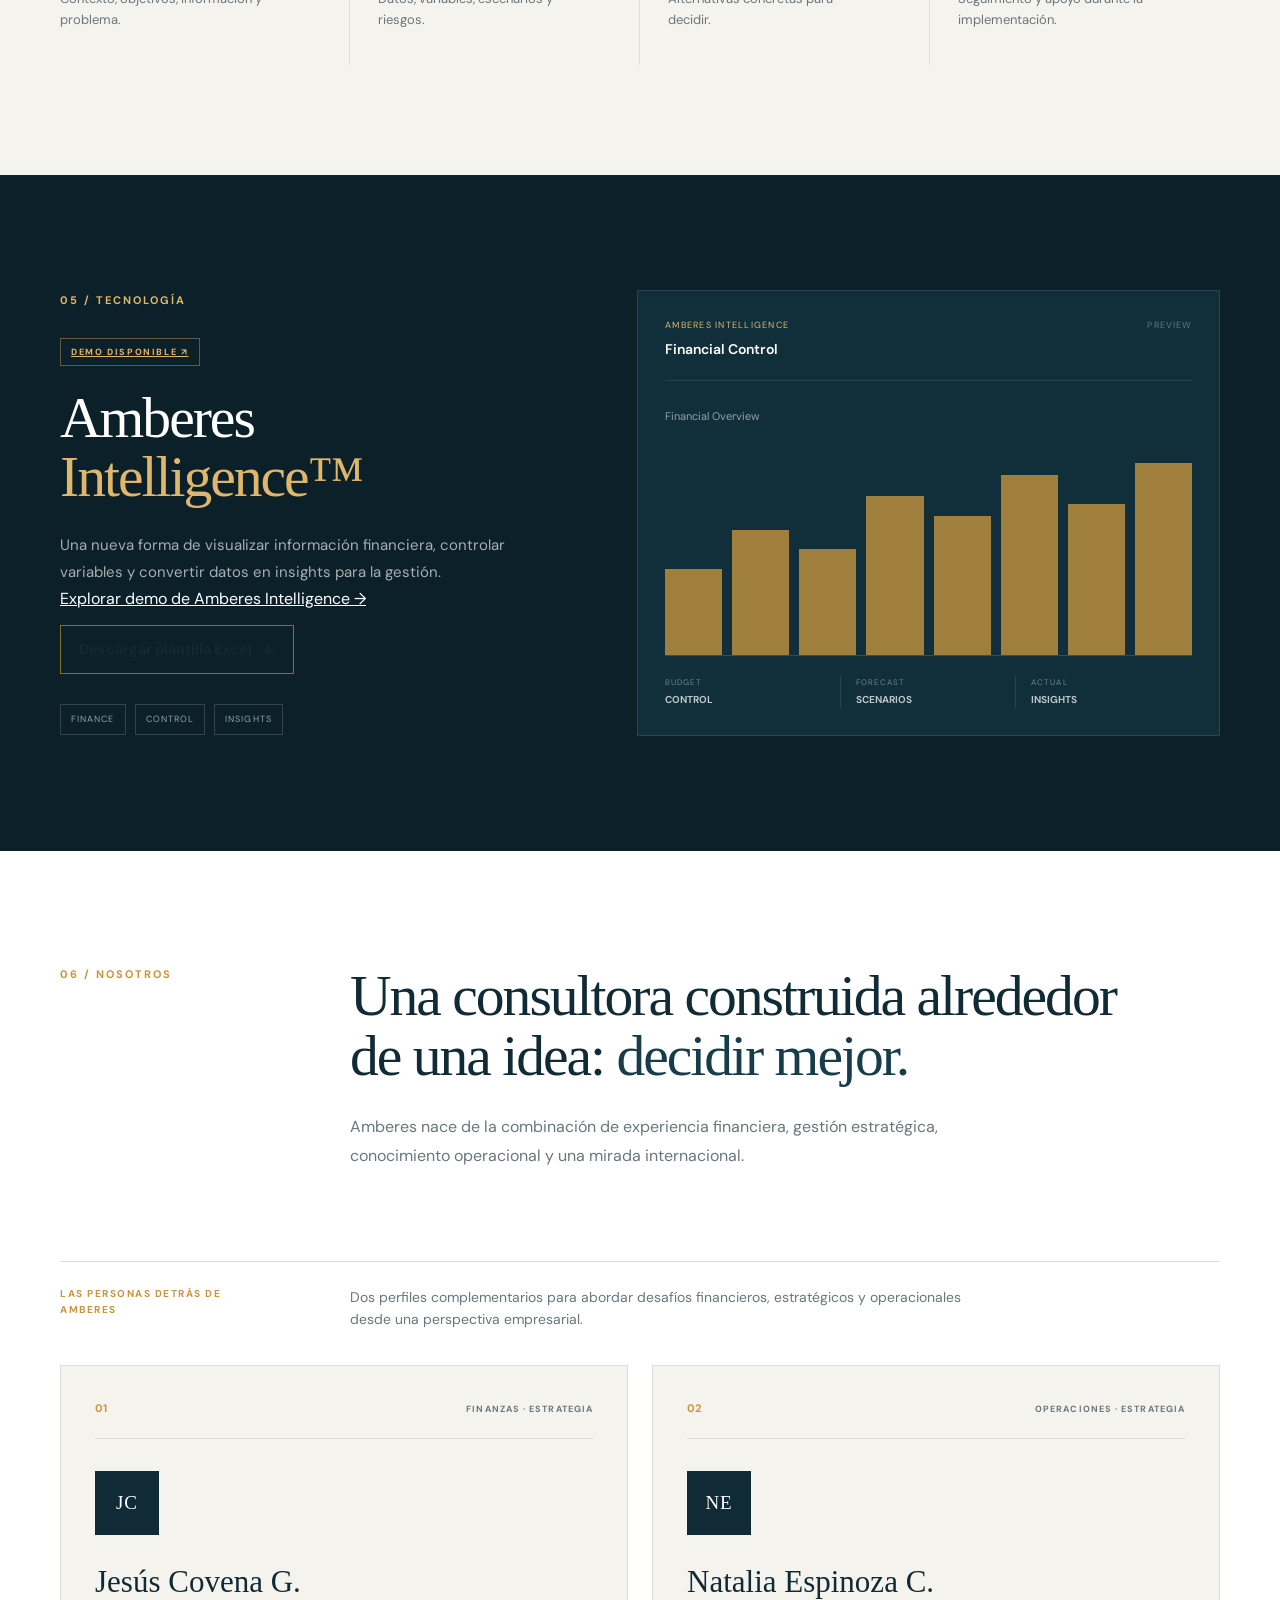
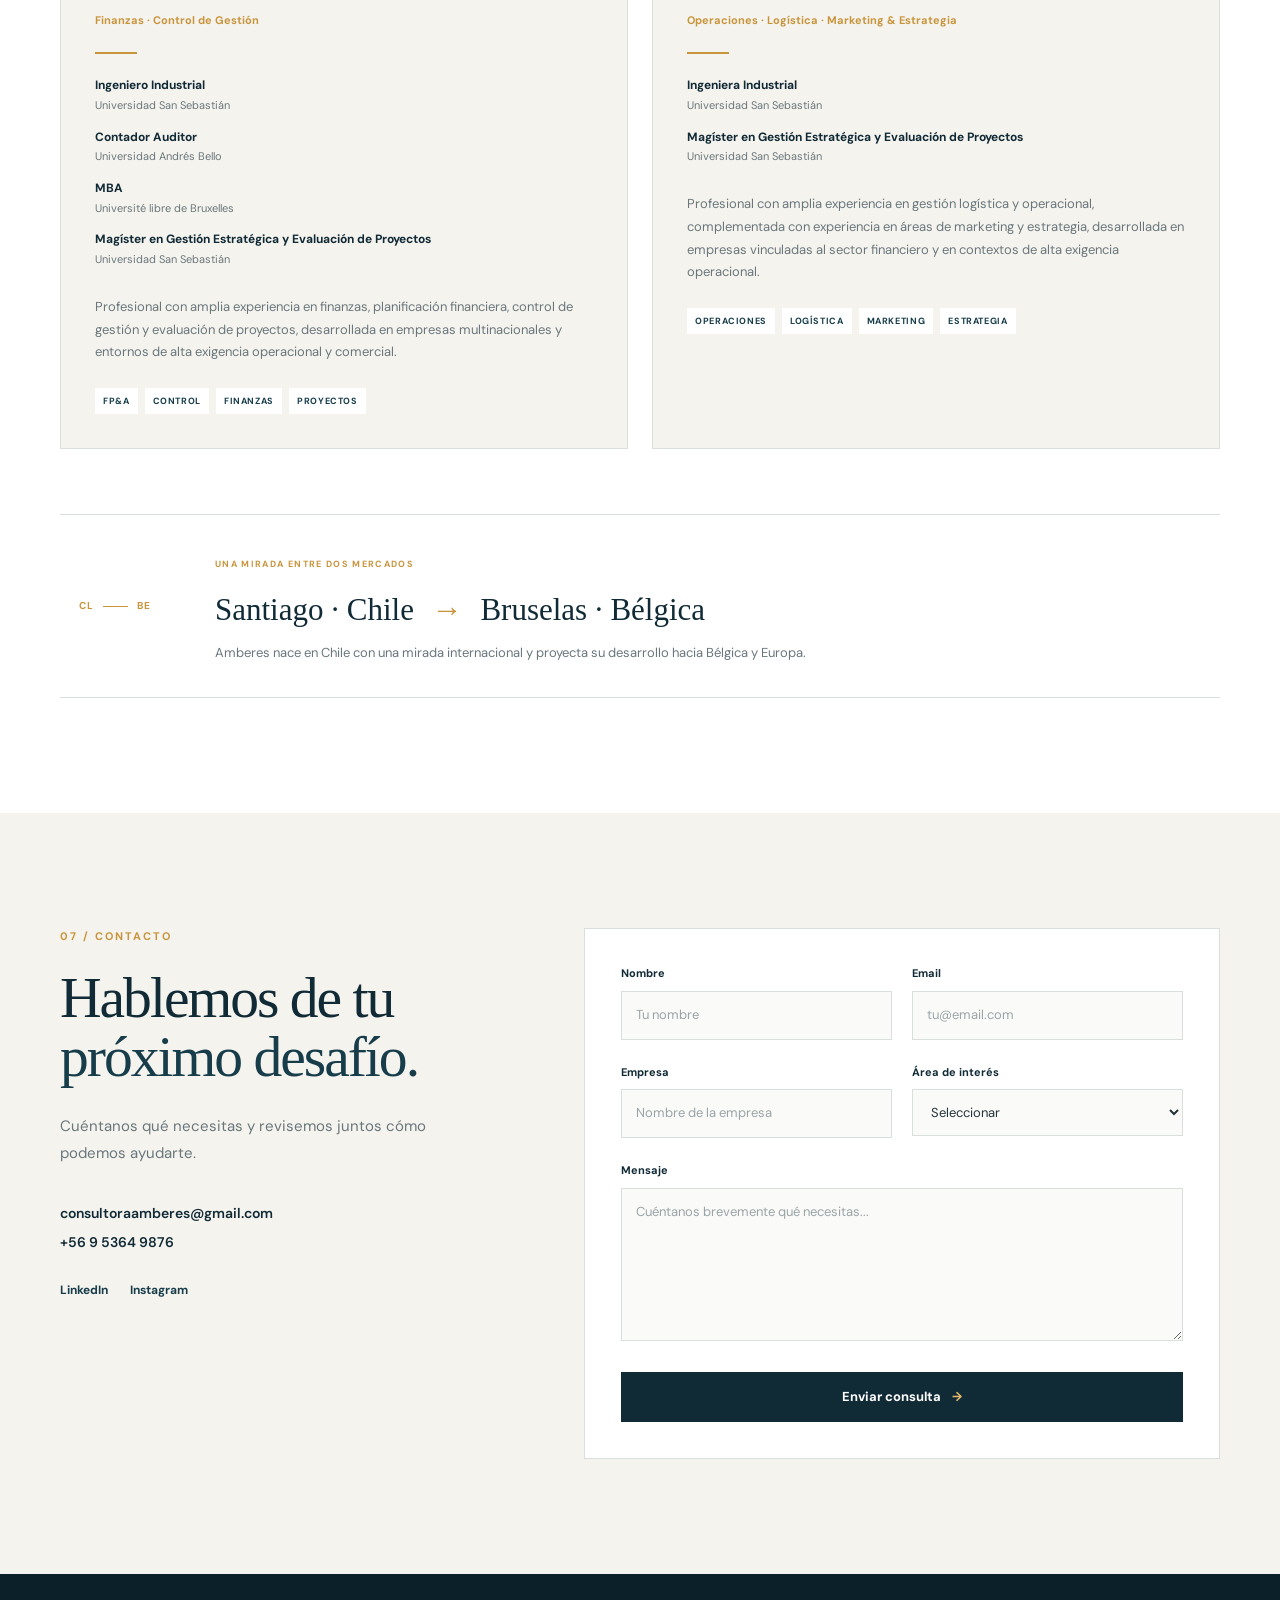
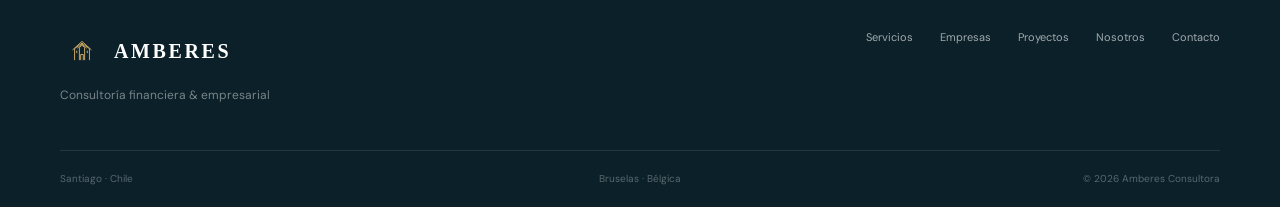
==== commit a837260f: "Correct consultant name spelling" ====
--- a/index.html
+++ b/index.html
@@ -1470,7 +1470,7 @@
 
 
                         <h3>
-                            Jesús Covenia G.
+                            Jesús Covena G.
                         </h3>
 
 
--- a/style.css
+++ b/style.css
@@ -4034,3 +4034,10 @@
     color: var(--cream);
     border-color: var(--navy);
 }
+
+
+/* Logo compartido entre el sitio corporativo y Amberes Intelligence */
+.beguinage-logo { width: 44px; height: 44px; }
+.beguinage-logo .brand-logo-image { width: 44px; height: 44px; object-fit: contain; display: block; }
+.language-selector a { color: var(--muted); text-decoration: none; font-size: 9px; font-weight: 700; }
+.language-selector a:hover, .language-selector a:focus-visible, .language-selector a.language-active { color: var(--navy); }
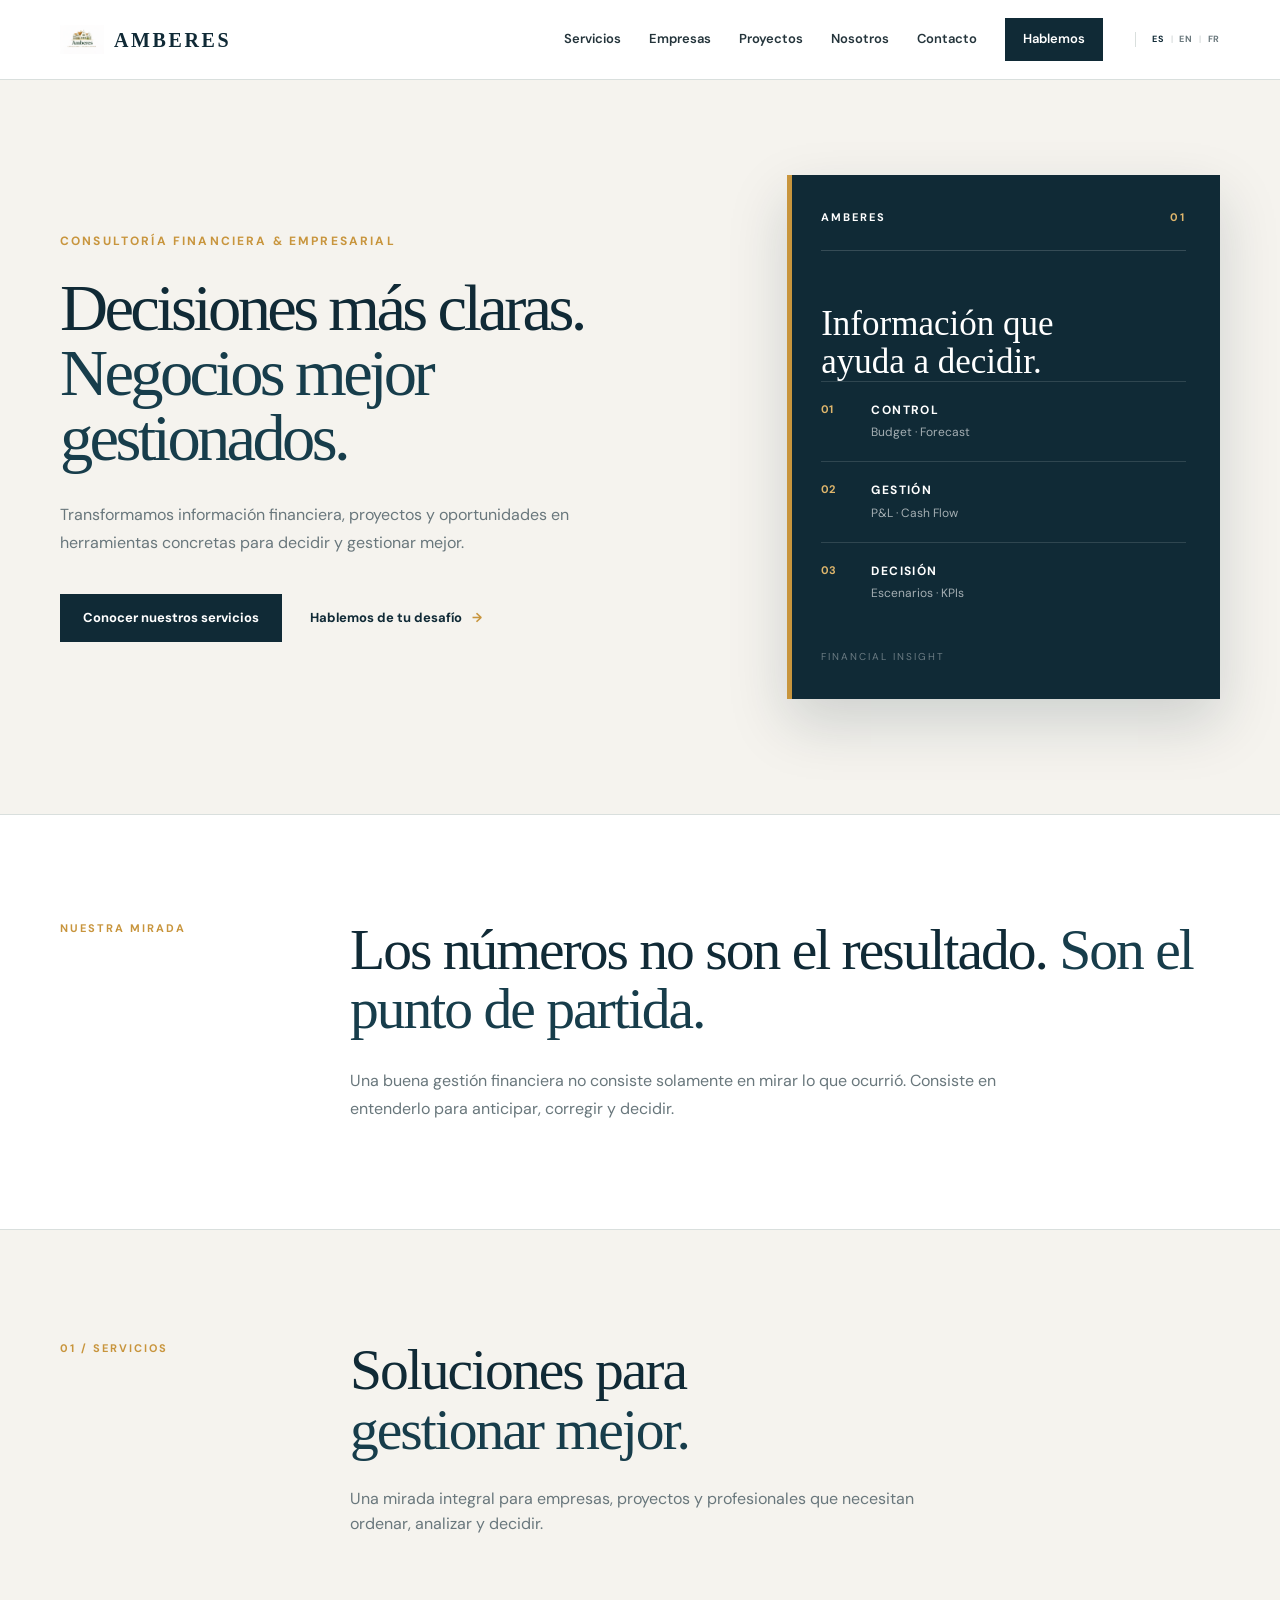
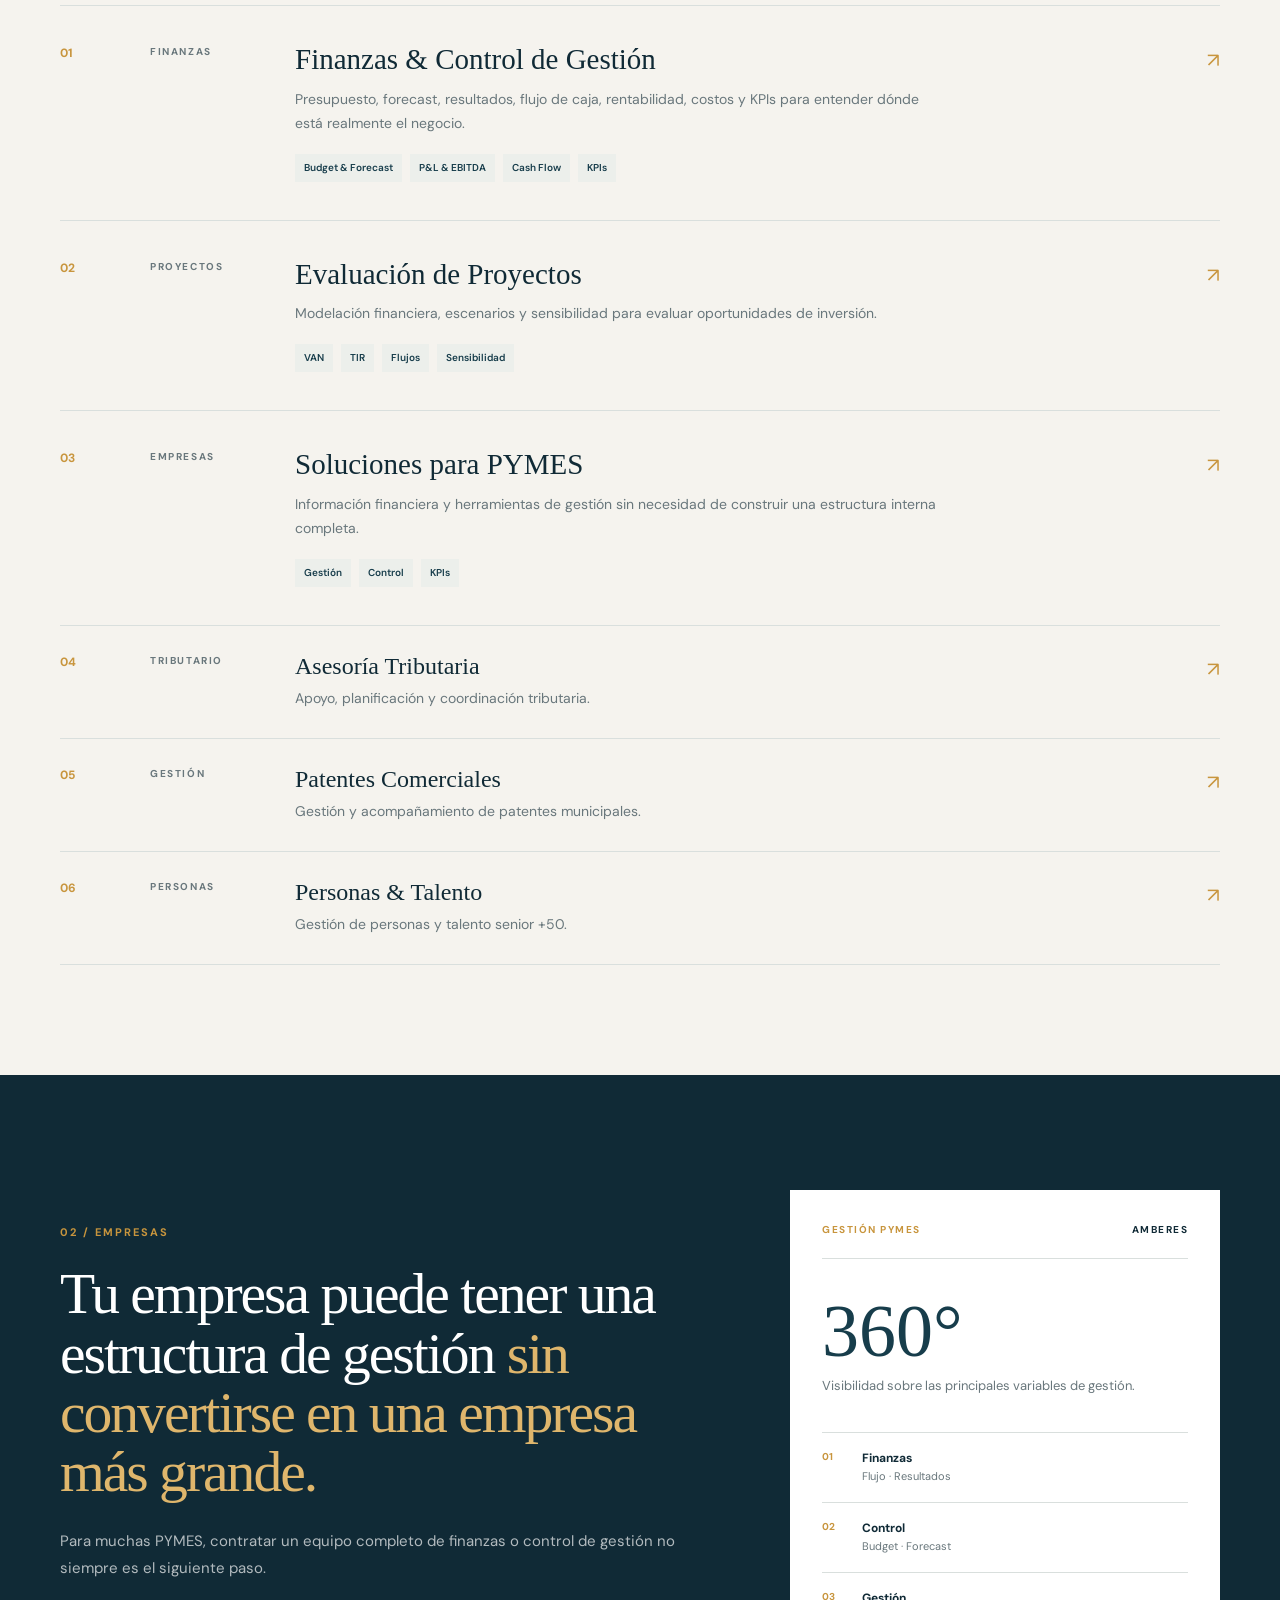
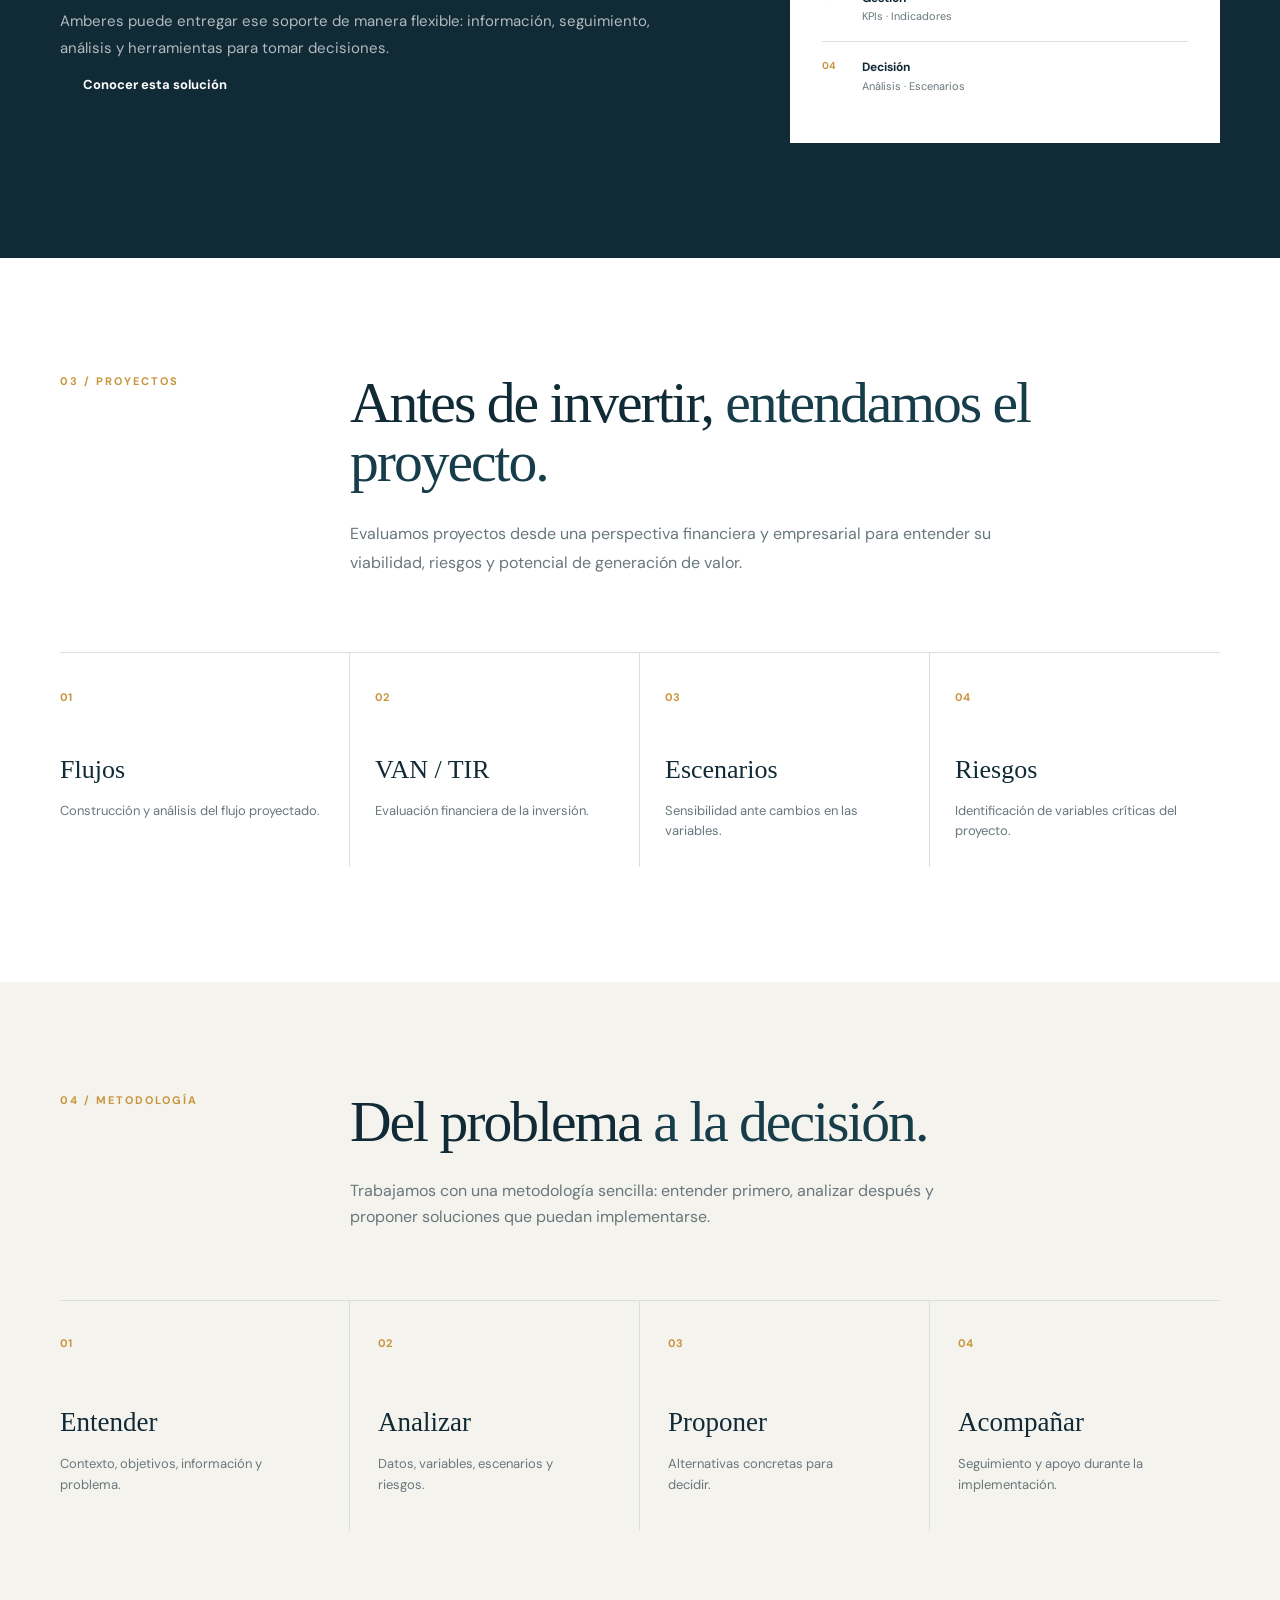
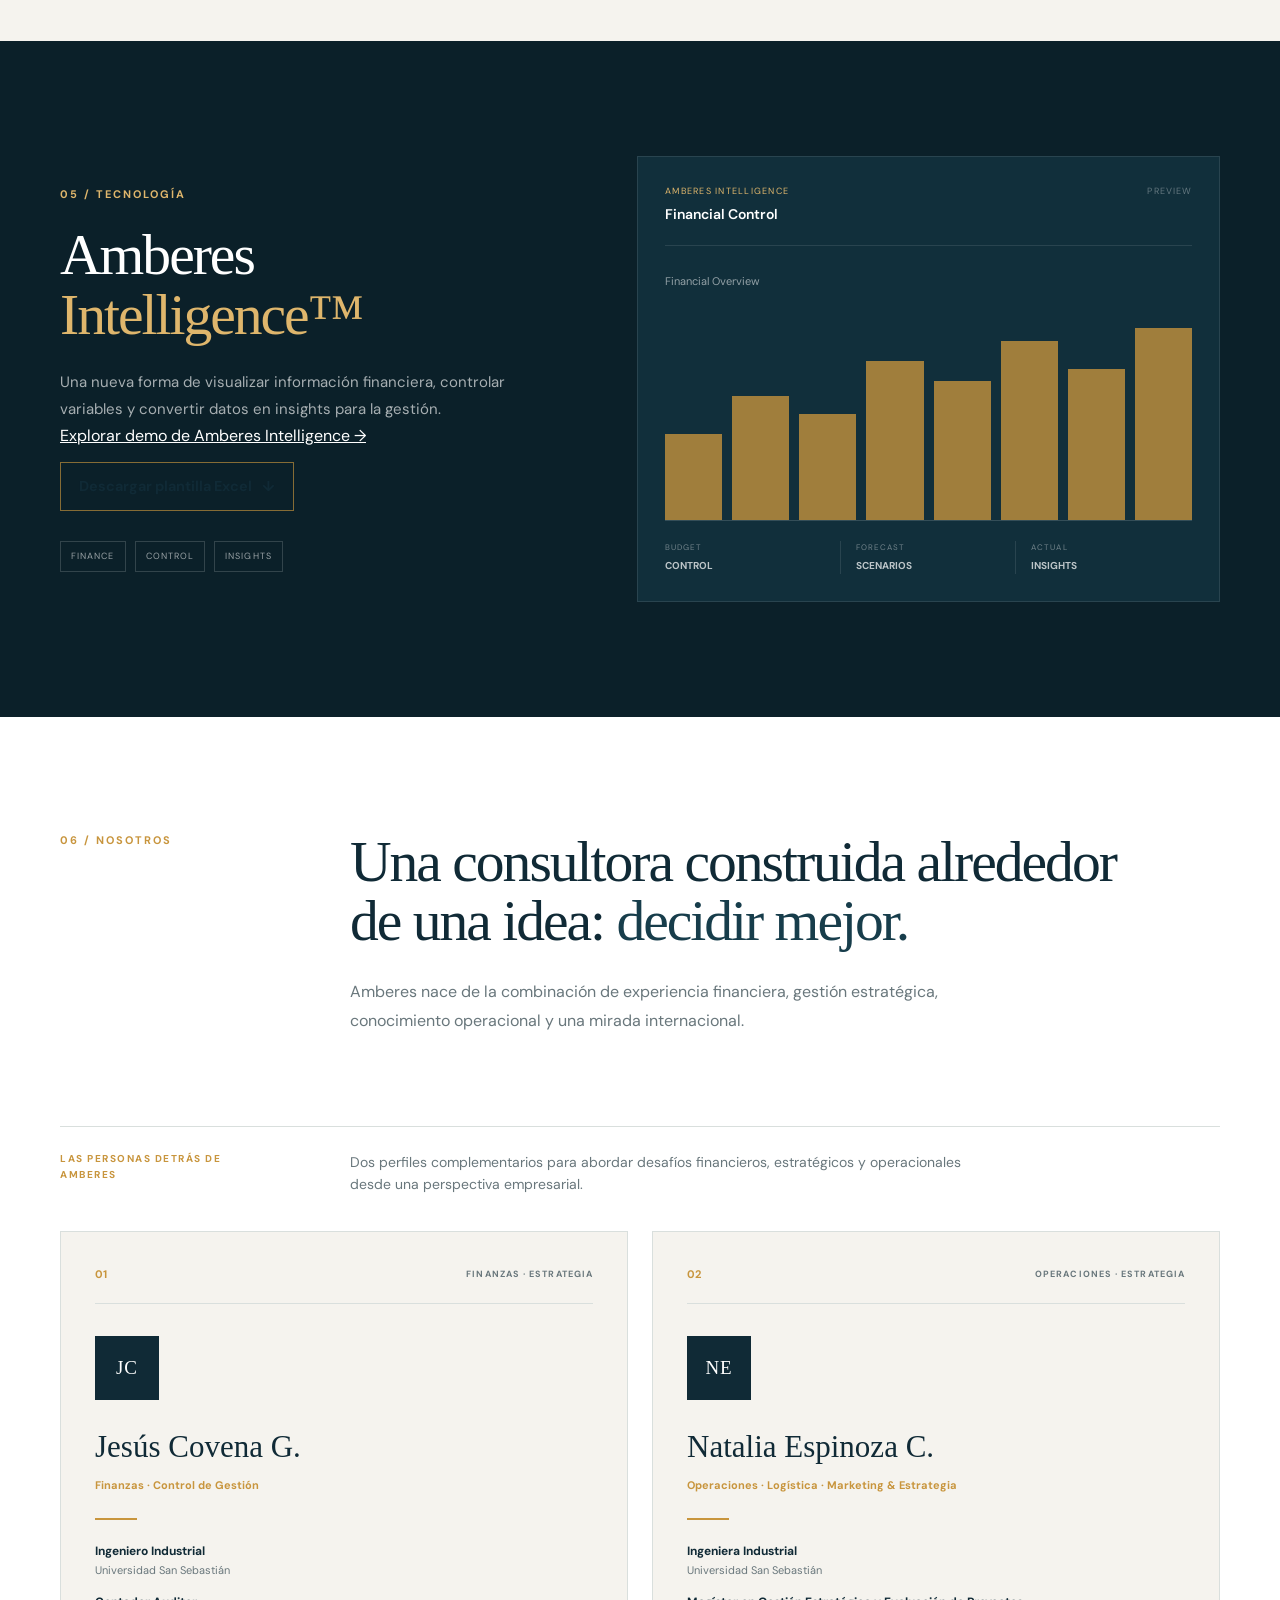
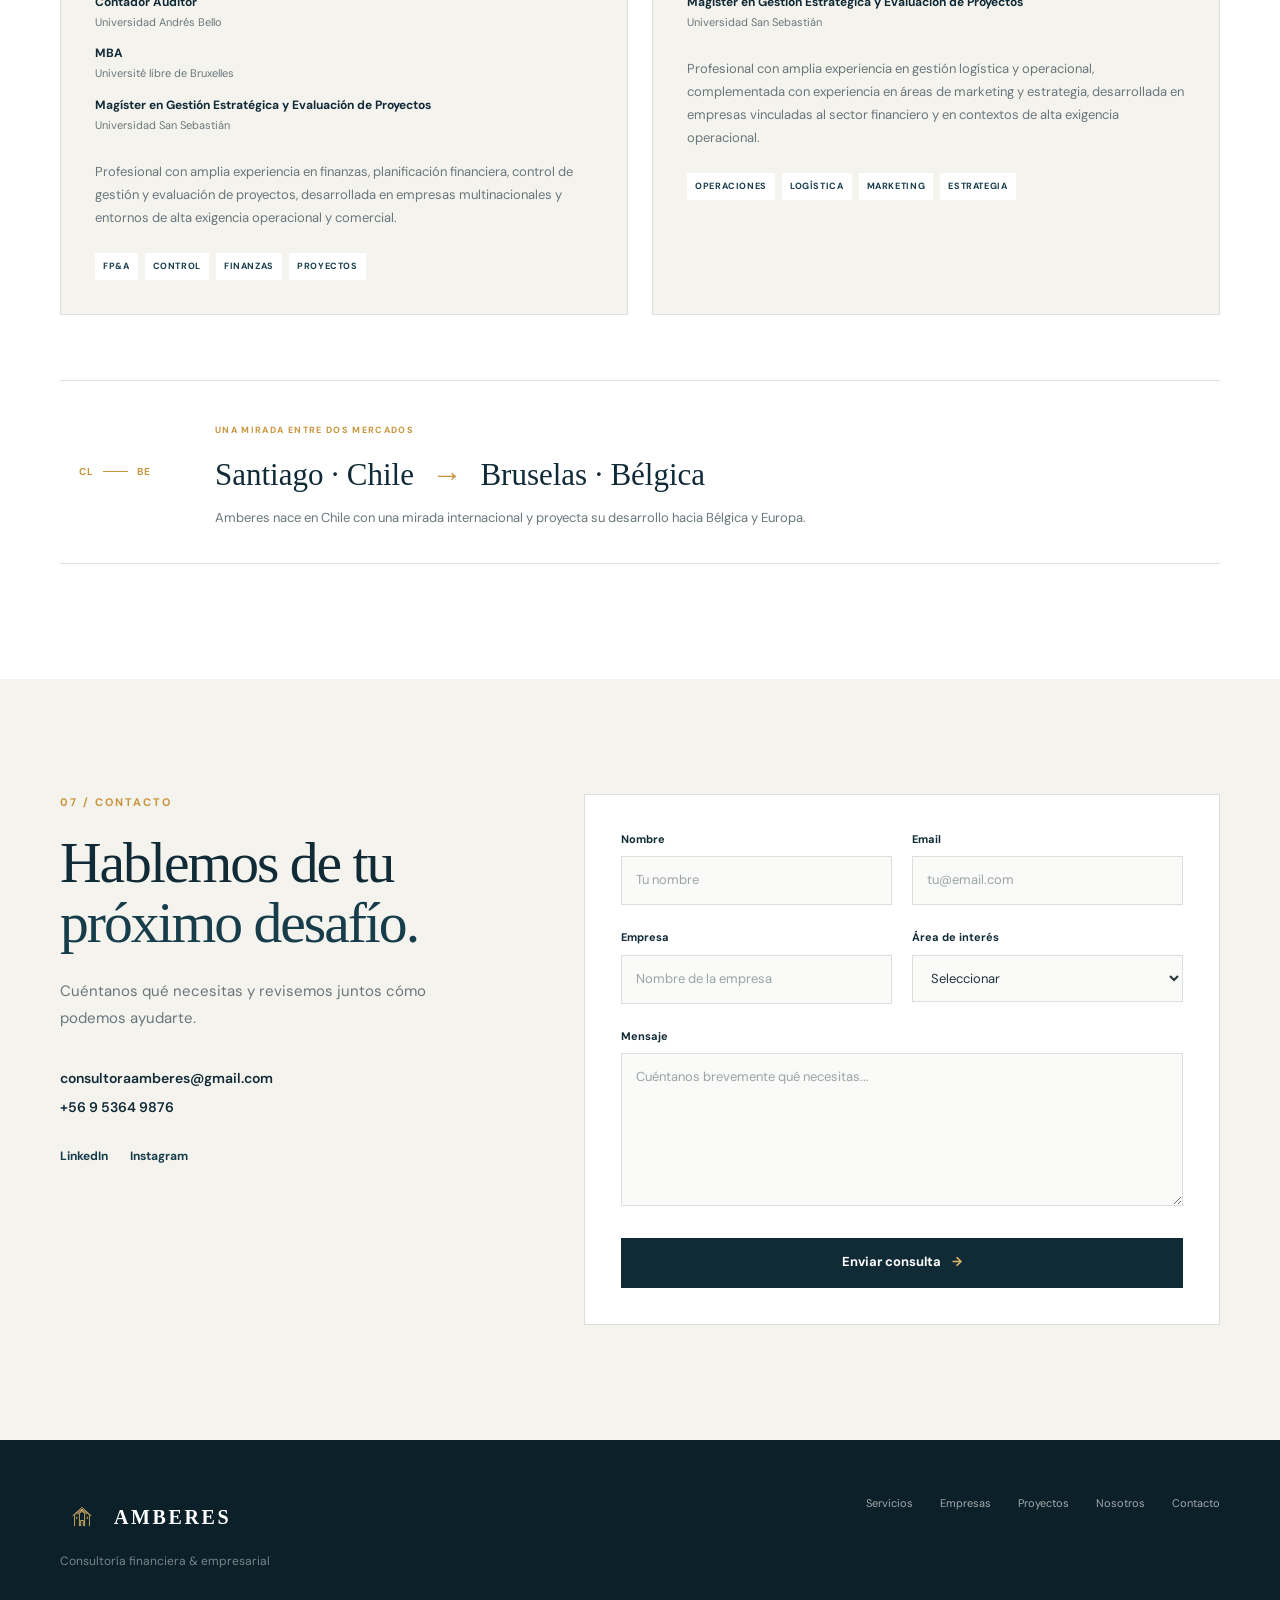
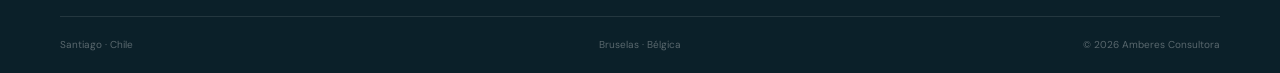
==== commit c8eaf9fd: "Keep Amberes Intelligence link only in section 05 (index.html)" ====
--- a/index.html
+++ b/index.html
@@ -1063,12 +1063,7 @@
 
                 </div>
 
-                <div class="project-tool-cta">
-                    <p>Evalúe sus propios números: suba su P&amp;L, Balance o Flujo de Caja y obtenga indicadores, desviaciones y plan de acción.</p>
-                    <a href="./intelligence/" class="intelligence-demo-link project-tool-link">Abrir Amberes Intelligence™ ↗</a>
-                </div>
-
-            </div>
+</div>
 
         </section>
 
@@ -1216,15 +1211,7 @@
                         05 / TECNOLOGÍA
                     </div>
 
-
-                    
-<a href="./intelligence/" class="coming-soon intelligence-demo-link">
-    DEMO DISPONIBLE ↗
-</a>
-
-
-
-                    <h2>
+<h2>
 
                         Amberes
 
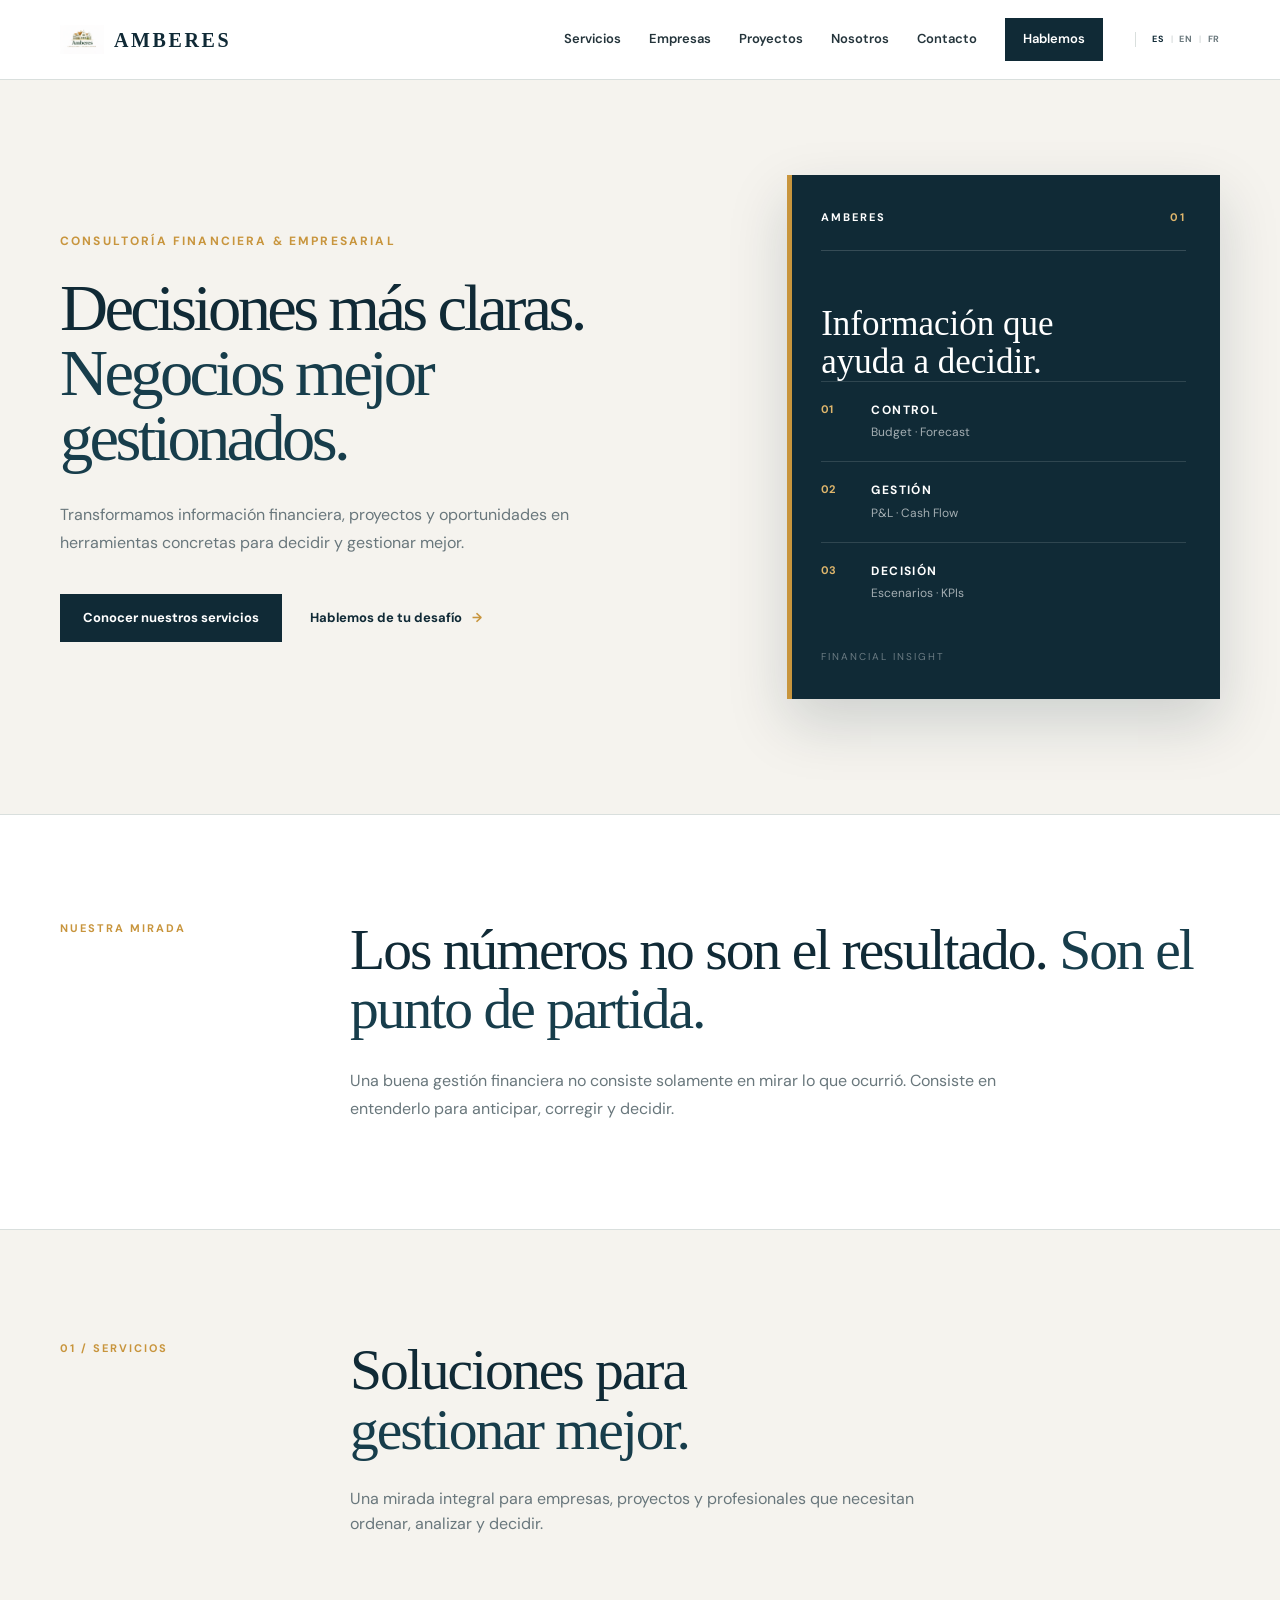
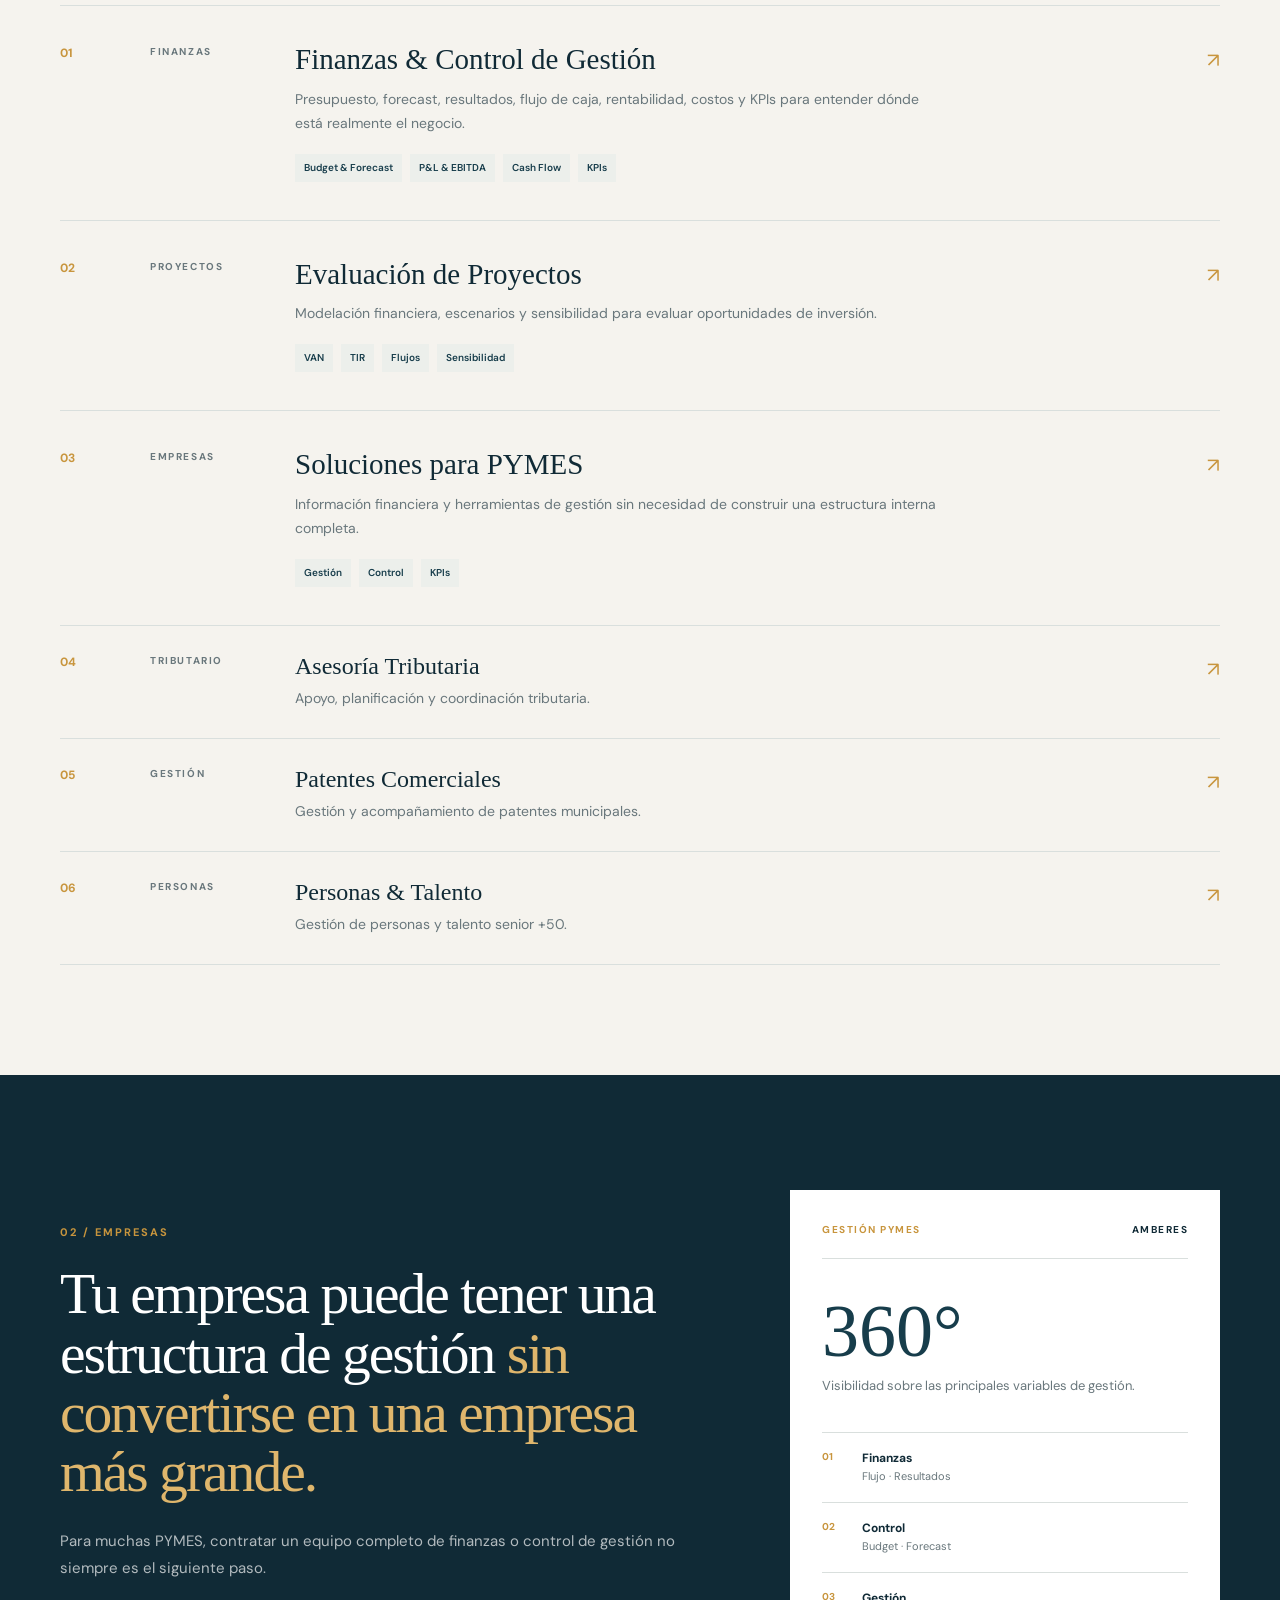
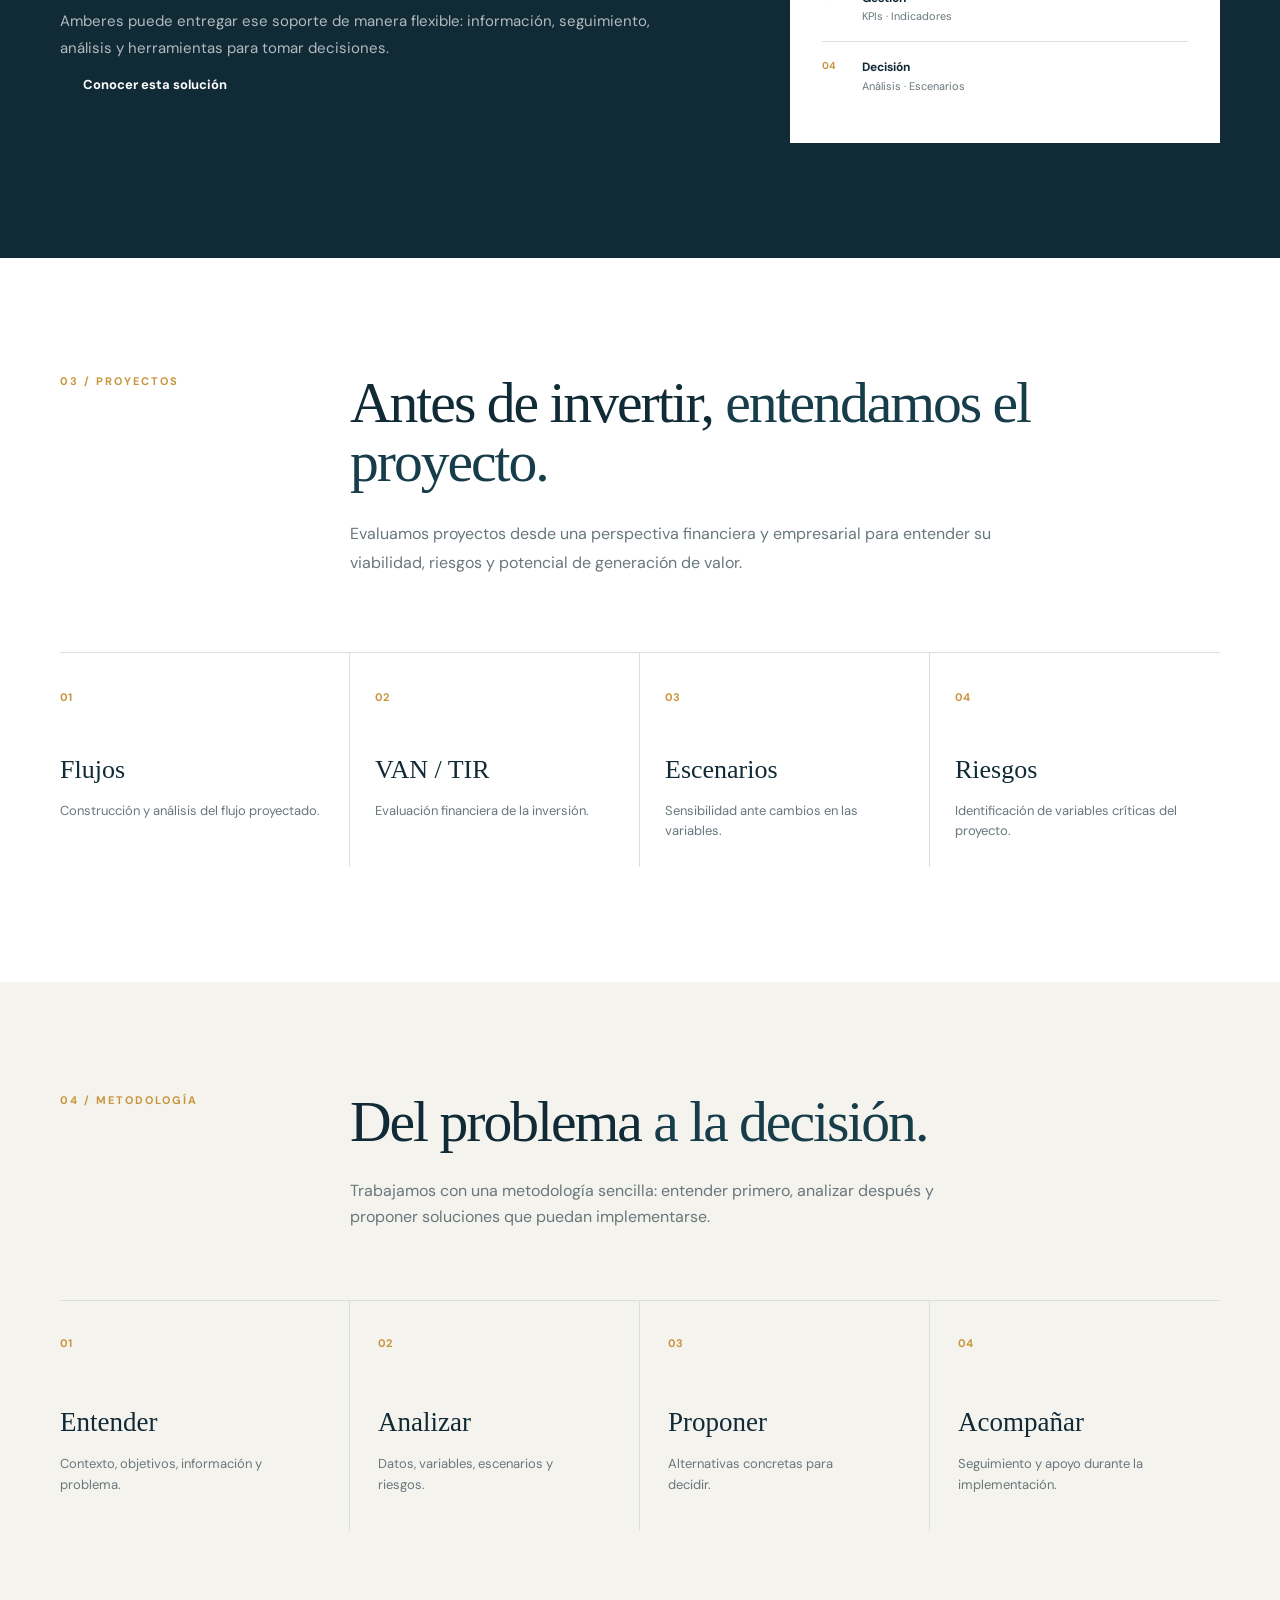
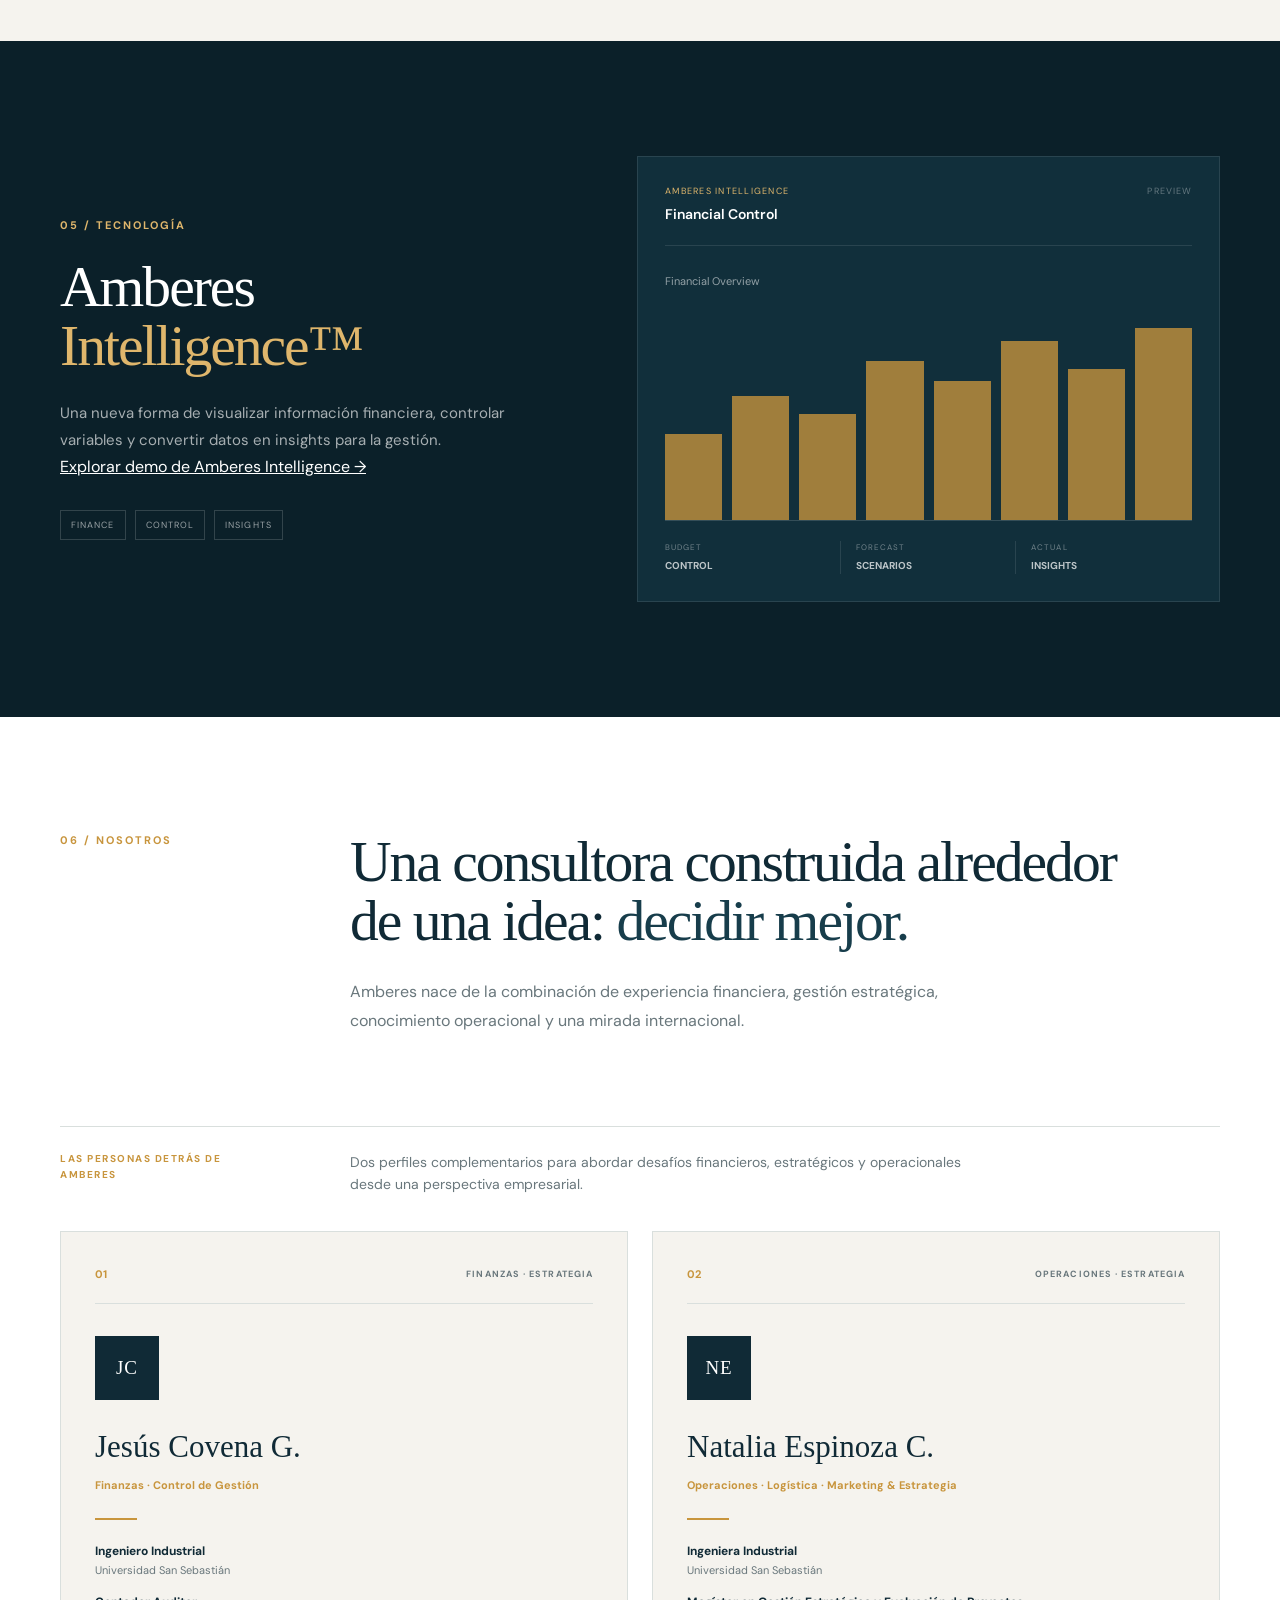
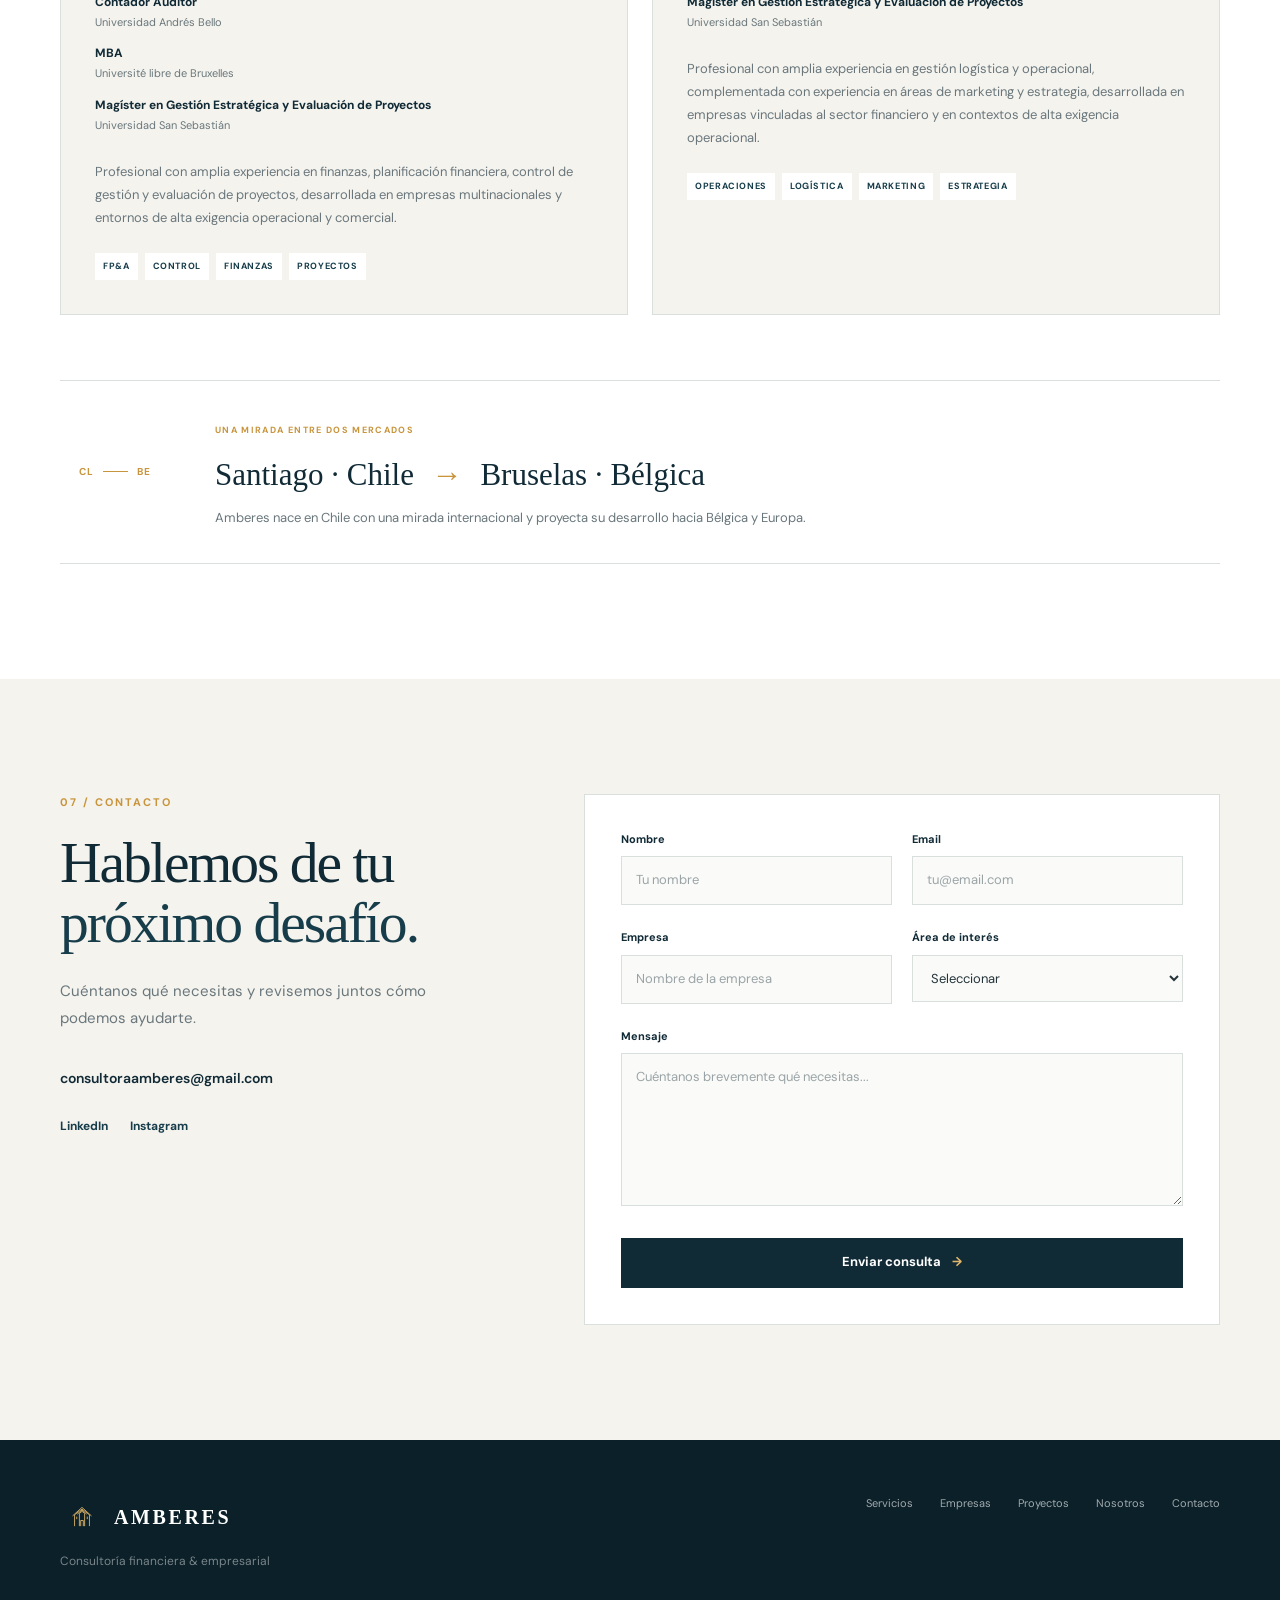
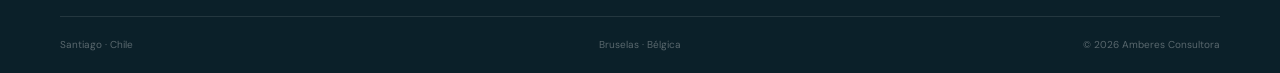
==== commit 638ecabb: "Quitar plantilla descargable y teléfono del pie; ejemplo embebido en la demo; corregir restos en esp" ====
--- a/index.html
+++ b/index.html
@@ -1235,11 +1235,6 @@
     Explorar demo de Amberes Intelligence
     <span aria-hidden="true">→</span>
 </a>
-
-                    <a href="./intelligence/plantilla/Amberes_Plantilla_Estandar.xlsx" class="intelligence-template-link" download>
-                        Descargar plantilla Excel
-                        <span aria-hidden="true">↓</span>
-                    </a>
 
 
                     <div class="intelligence-tags">
@@ -1773,10 +1768,6 @@
                             consultoraamberes@gmail.com
                         </a>
 
-                        <a href="tel:+56953649876">
-                            +56 9 5364 9876
-                        </a>
-
                     </div>
 
 
--- a/style.css
+++ b/style.css
@@ -4006,36 +4006,6 @@
 }
 
 
-/* Enlace a Amberes Intelligence desde PROYECTOS */
-.project-tool-cta { margin-top: 48px; padding-top: 32px; border-top: 1px solid rgba(200,155,60,.35); display: flex; flex-wrap: wrap; align-items: center; justify-content: space-between; gap: 20px; }
-.project-tool-cta p { margin: 0; max-width: 620px; }
-.project-tool-link { padding: 14px 26px; background: #c89b3c; color: #102a36; font-weight: 700; letter-spacing: .04em; border-radius: 2px; }
-.project-tool-link:hover { filter: brightness(1.08); }
-
-
-/* Descarga de plantilla para probar Amberes Intelligence */
-.intelligence-template-link {
-    display: inline-flex;
-    align-items: center;
-    gap: 10px;
-    margin-top: 14px;
-    padding: 12px 18px;
-    border: 1px solid rgba(200, 149, 61, .65);
-    color: var(--navy);
-    background: transparent;
-    text-decoration: none;
-    font-size: .9rem;
-    font-weight: 700;
-    transition: background .2s ease, color .2s ease, border-color .2s ease;
-}
-.intelligence-template-link:hover,
-.intelligence-template-link:focus-visible {
-    background: var(--navy);
-    color: var(--cream);
-    border-color: var(--navy);
-}
-
-
 /* Logo compartido entre el sitio corporativo y Amberes Intelligence */
 .beguinage-logo { width: 44px; height: 44px; }
 .beguinage-logo .brand-logo-image { width: 44px; height: 44px; object-fit: contain; display: block; }
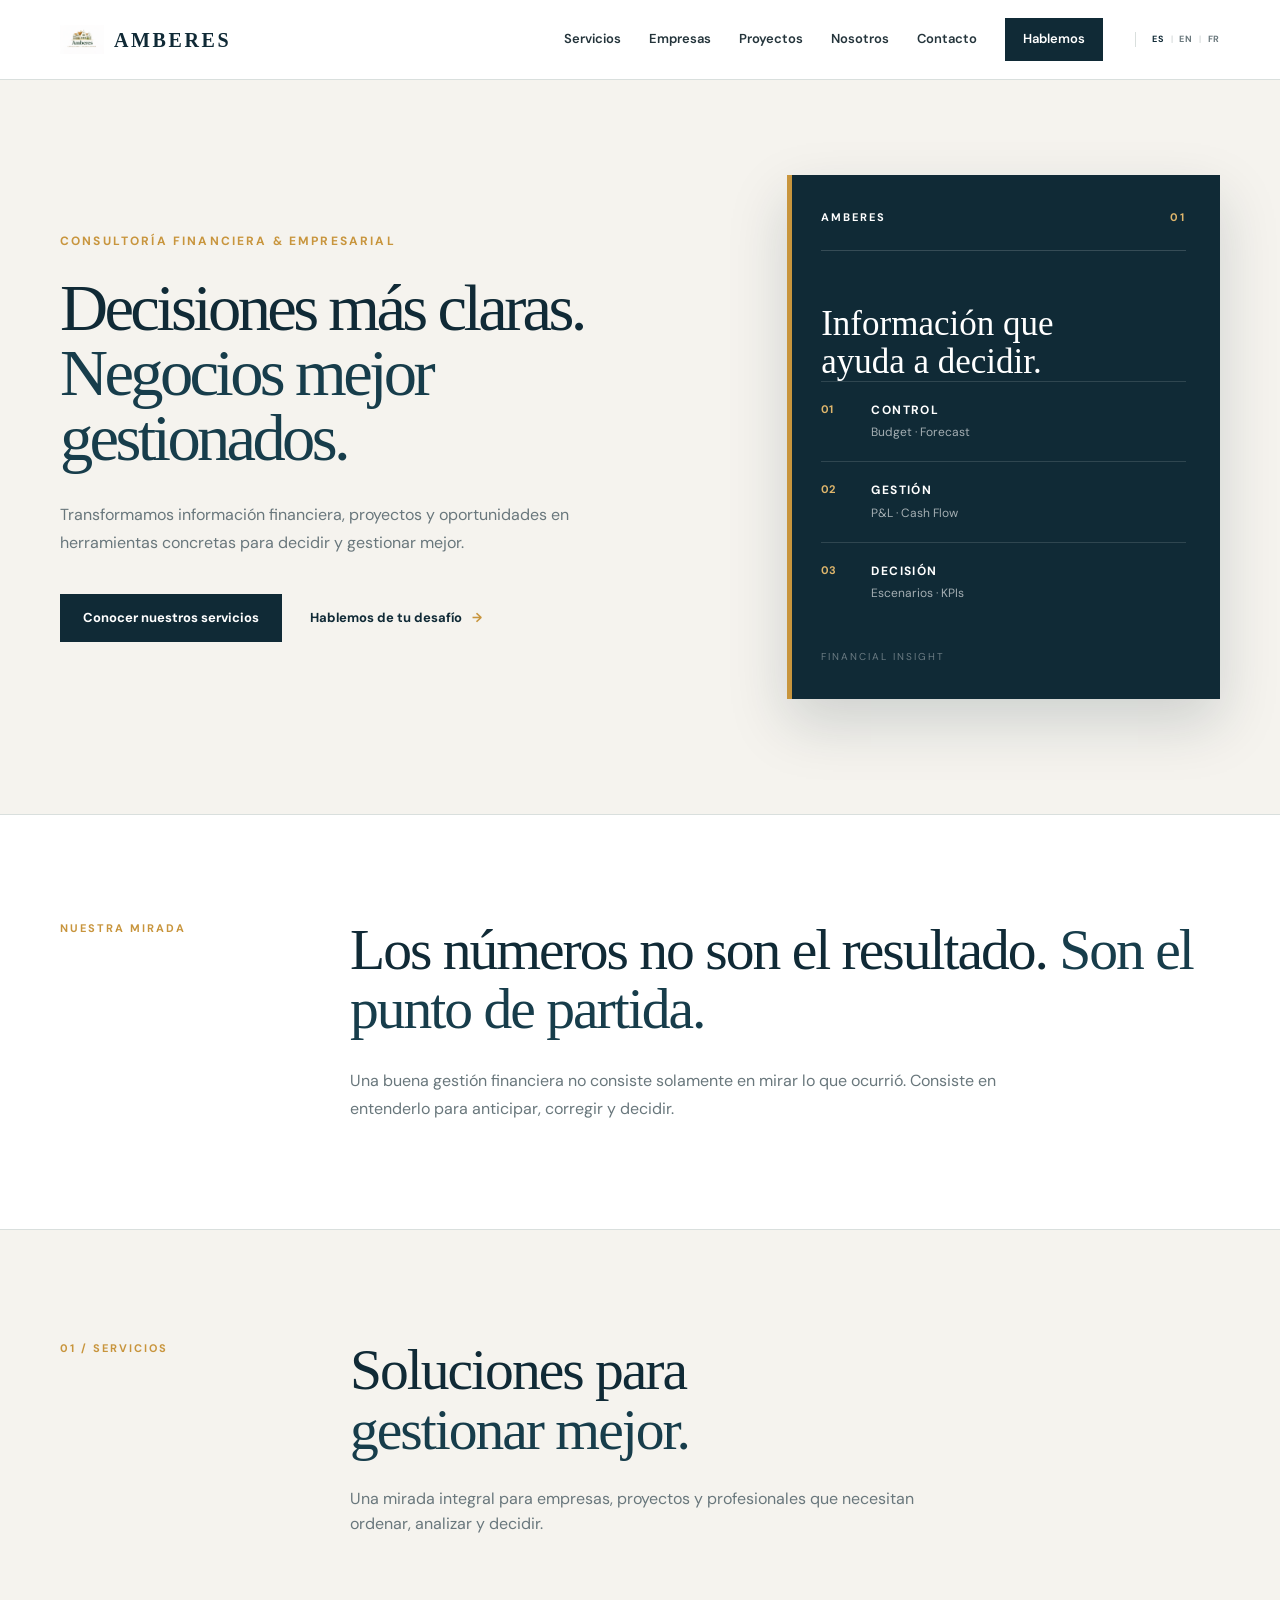
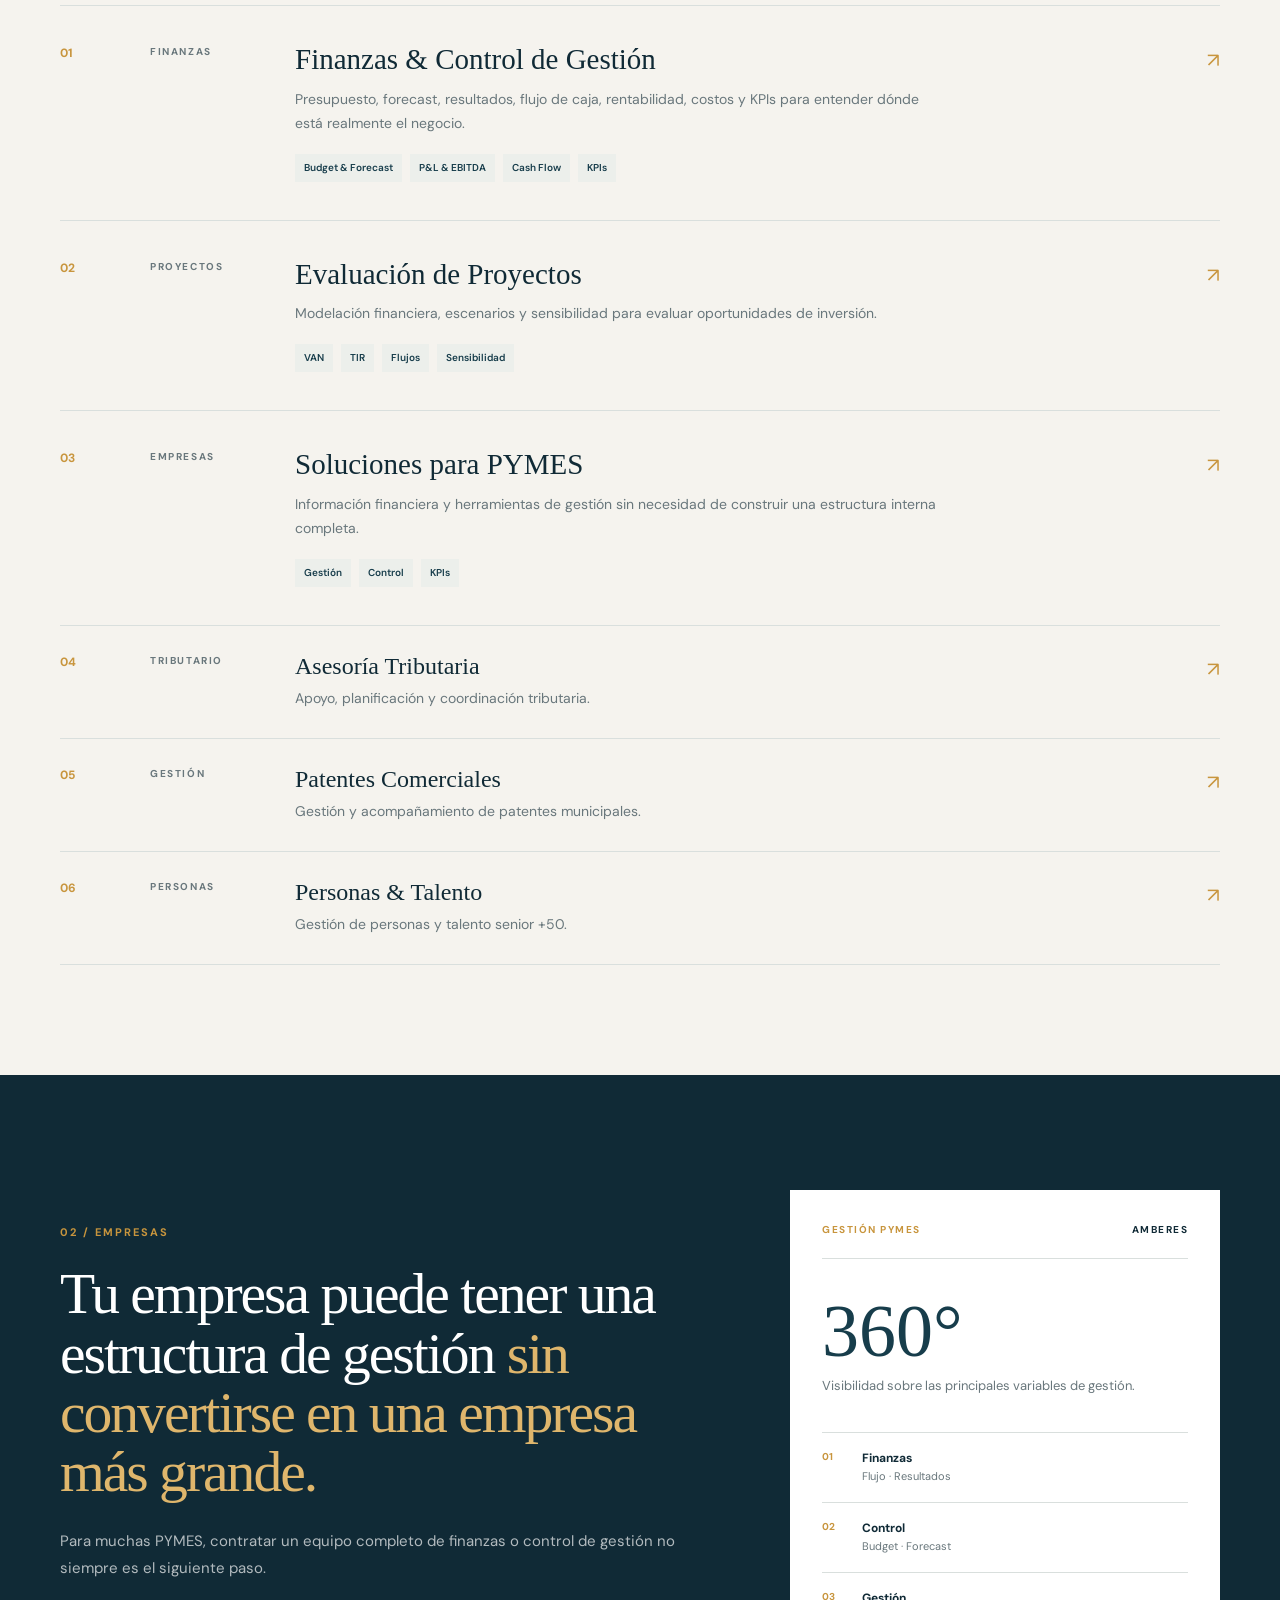
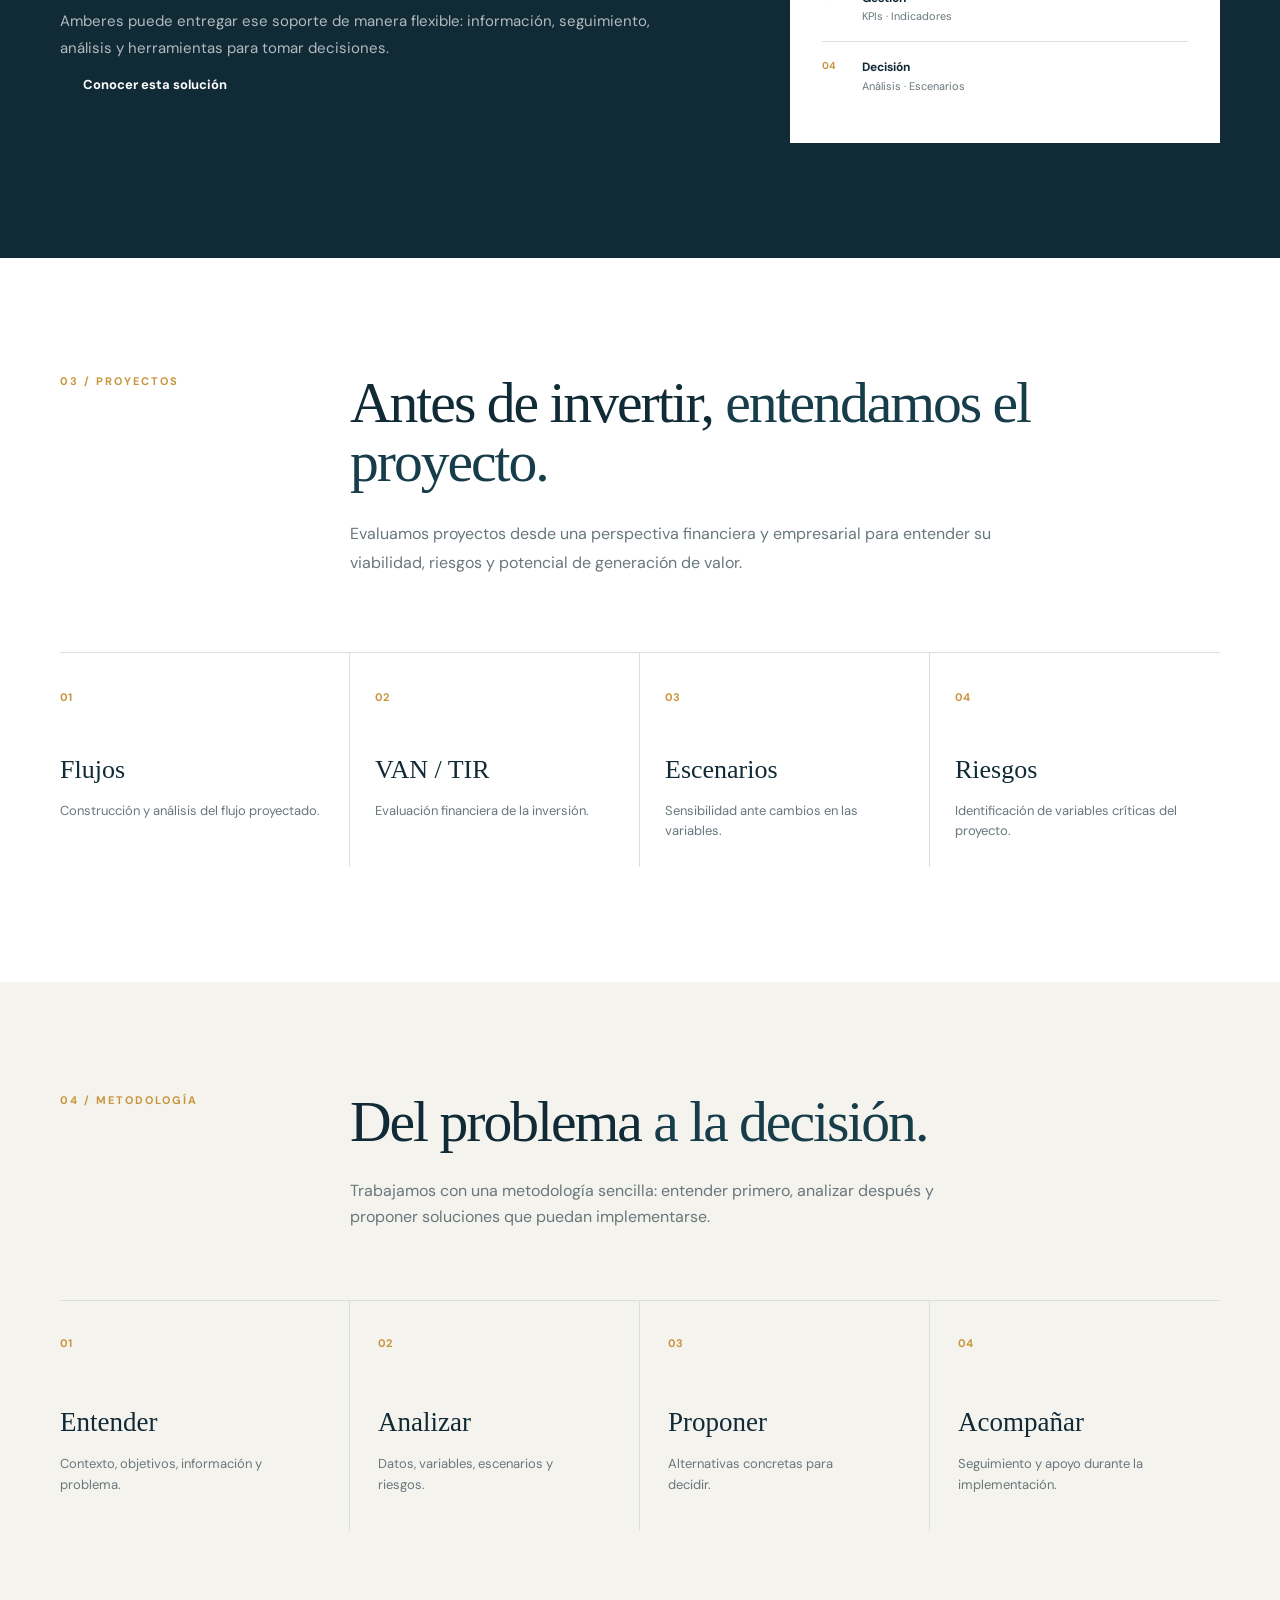
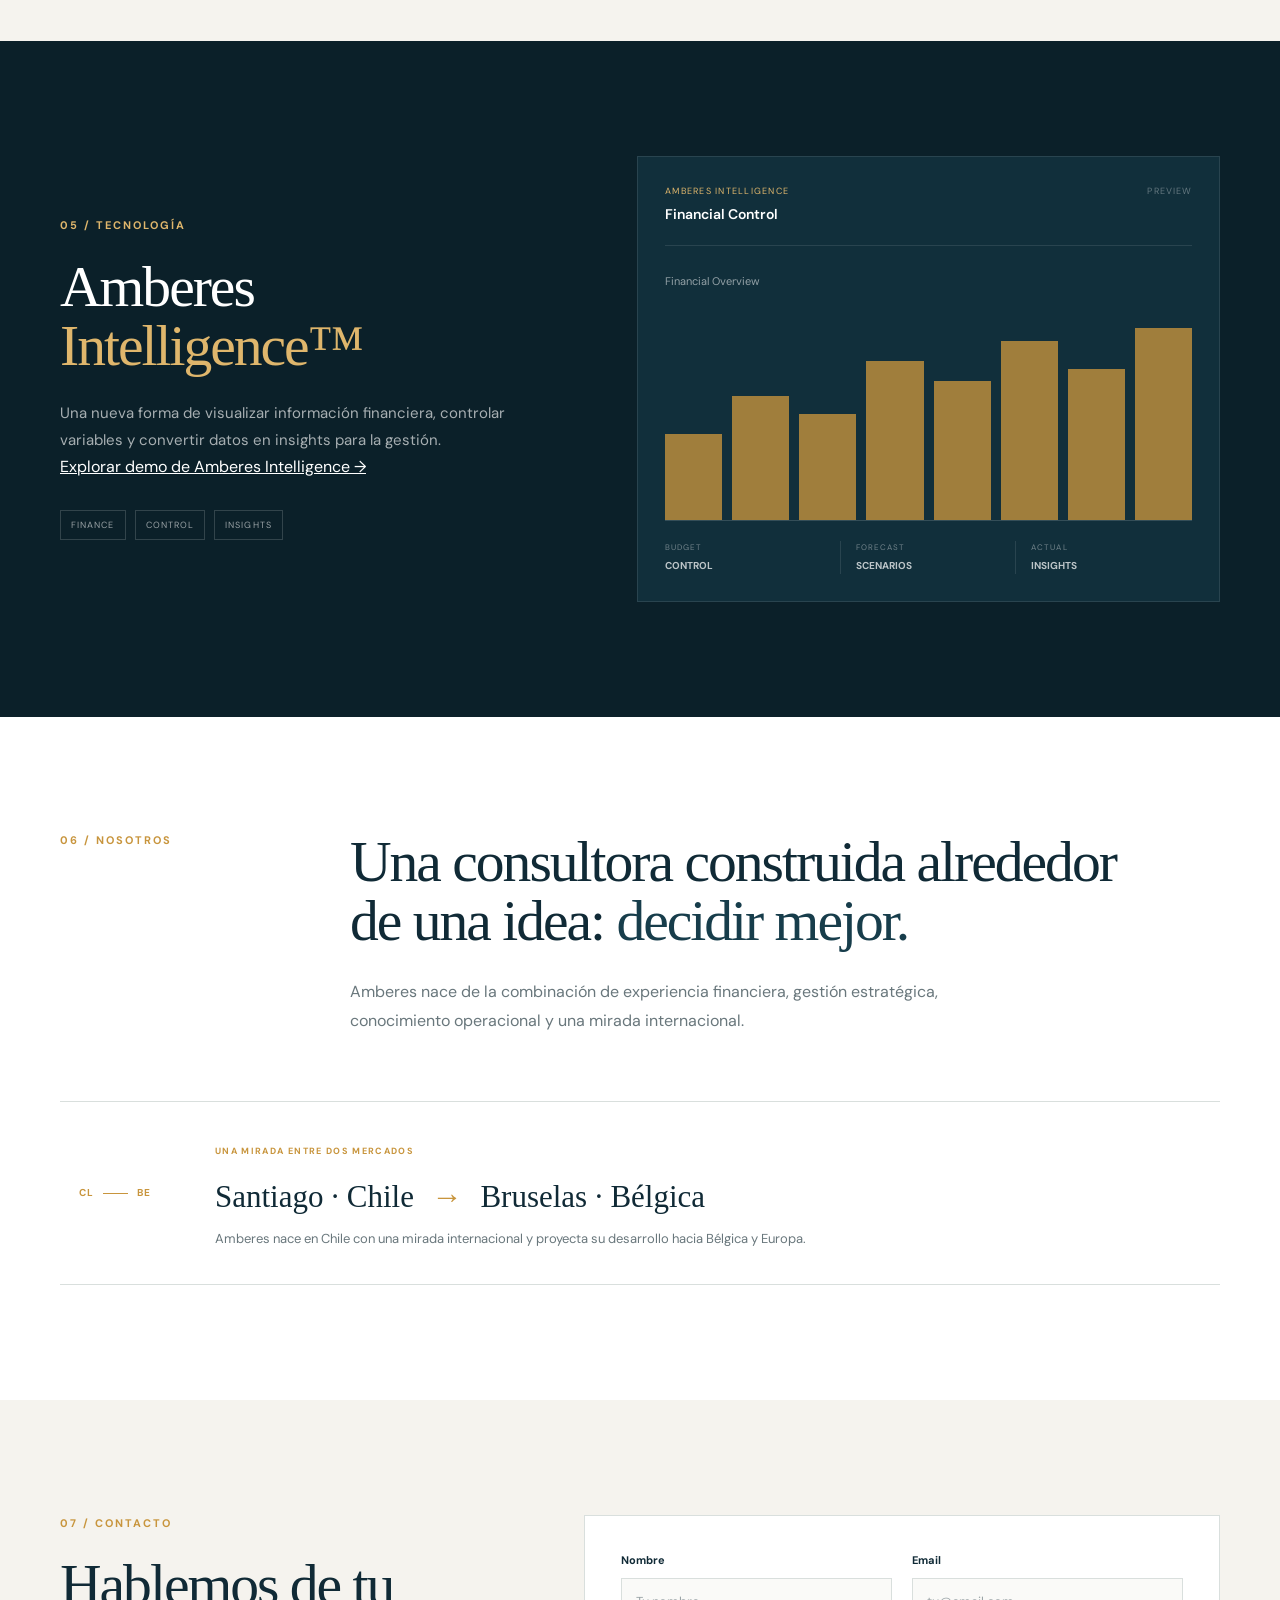
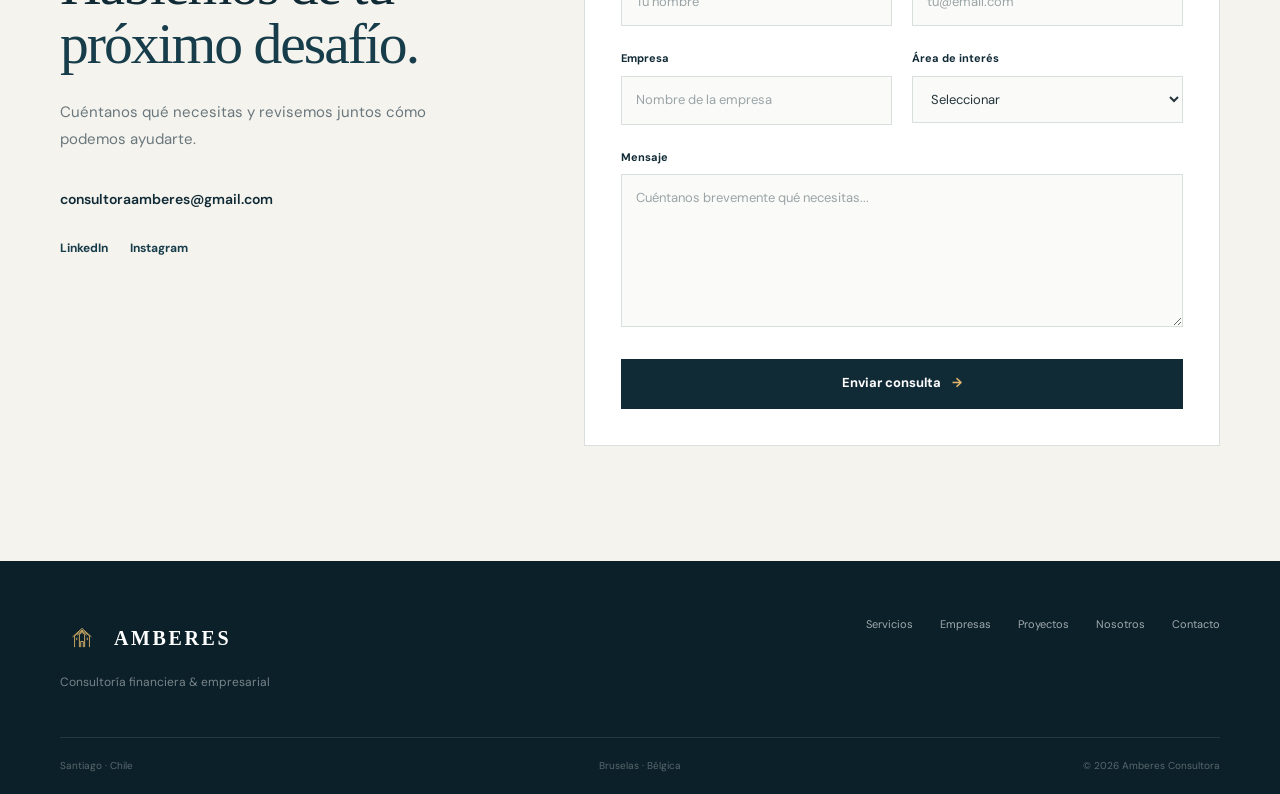
==== commit b6966172: "Nosotros: ocultar nombres, cargos y trayectoria profesional (es/en/fr) Co-Authored-By: Claude Sonnet" ====
--- a/index.html
+++ b/index.html
@@ -1405,266 +1405,6 @@
 
 
 
-                <!-- PROFESIONALES -->
-
-                <div class="professionals-intro">
-
-                    <span>
-                        LAS PERSONAS DETRÁS DE AMBERES
-                    </span>
-
-                    <p>
-
-                        Dos perfiles complementarios para abordar
-                        desafíos financieros, estratégicos y
-                        operacionales desde una perspectiva empresarial.
-
-                    </p>
-
-                </div>
-
-
-
-                <div class="professionals-grid">
-
-
-                    <!-- JESÚS -->
-
-                    <article class="professional-card">
-
-
-                        <div class="professional-top">
-
-                            <span class="professional-number">
-                                01
-                            </span>
-
-                            <span class="professional-area">
-                                FINANZAS · ESTRATEGIA
-                            </span>
-
-                        </div>
-
-
-                        <div class="professional-monogram">
-                            JC
-                        </div>
-
-
-                        <h3>
-                            Jesús Covena G.
-                        </h3>
-
-
-                        <p class="professional-role">
-                            Finanzas · Control de Gestión
-                        </p>
-
-
-                        <div class="professional-line"></div>
-
-
-                        <div class="professional-education">
-
-
-                            <div>
-
-                                <strong>
-                                    Ingeniero Industrial
-                                </strong>
-
-                                 <small>
-                                    Universidad San Sebastián
-                                </small>
-
-                            </div>
-
-
-                            <div>
-
-                                <strong>
-                                    Contador Auditor
-                                </strong>
-
-                                 <small>
-                                    Universidad Andrés Bello
-                                </small>
-
-                            </div>
-
-
-                            <div>
-
-                                <strong>
-                                    MBA
-                                </strong>
-
-                                <small>
-                                    Université libre de Bruxelles
-                                </small>
-
-                            </div>
-
-
-                            <div>
-
-                                <strong>
-                                    Magíster en Gestión Estratégica
-                                    y Evaluación de Proyectos
-                                </strong>
-
-                                <small>
-                                    Universidad San Sebastián
-                                </small>
-
-                            </div>
-
-
-                        </div>
-
-
-                        <p class="professional-description">
-
-                            Profesional con amplia experiencia en finanzas,
-                            planificación financiera, control de gestión
-                            y evaluación de proyectos, desarrollada en
-                            empresas multinacionales y entornos de alta
-                            exigencia operacional y comercial.
-
-                        </p>
-
-
-                        <div class="professional-focus">
-
-                            <span>
-                                FP&amp;A
-                            </span>
-
-                            <span>
-                                CONTROL
-                            </span>
-
-                            <span>
-                                FINANZAS
-                            </span>
-
-                            <span>
-                                PROYECTOS
-                            </span>
-
-                        </div>
-
-                    </article>
-
-
-
-                    <!-- NATALIA -->
-
-                    <article class="professional-card">
-
-
-                        <div class="professional-top">
-
-                            <span class="professional-number">
-                                02
-                            </span>
-
-                            <span class="professional-area">
-                                OPERACIONES · ESTRATEGIA
-                            </span>
-
-                        </div>
-
-
-                        <div class="professional-monogram">
-                            NE
-                        </div>
-
-
-                        <h3>
-                            Natalia Espinoza C.
-                        </h3>
-
-
-                        <p class="professional-role">
-                            Operaciones · Logística · Marketing &amp; Estrategia
-                        </p>
-
-
-                        <div class="professional-line"></div>
-
-
-                        <div class="professional-education">
-
-
-                            <div>
-
-                                <strong>
-                                    Ingeniera Industrial
-                                </strong>    
-
-                                 <small>
-                                    Universidad San Sebastián
-                                </small>
-
-                            </div>
-
-
-                            <div>
-
-                                <strong>
-                                    Magíster en Gestión Estratégica
-                                    y Evaluación de Proyectos
-                                </strong>
-
-                                <small>
-                                    Universidad San Sebastián
-                                </small>
-
-                            </div>
-
-                        </div>
-
-
-                        <p class="professional-description">
-
-                            Profesional con amplia experiencia en gestión
-                            logística y operacional, complementada con
-                            experiencia en áreas de marketing y estrategia,
-                            desarrollada en empresas vinculadas al sector
-                            financiero y en contextos de alta exigencia
-                            operacional.
-
-                        </p>
-
-
-                        <div class="professional-focus">
-
-                            <span>
-                                OPERACIONES
-                            </span>
-
-                            <span>
-                                LOGÍSTICA
-                            </span>
-
-                            <span>
-                                MARKETING
-                            </span>
-
-                            <span>
-                                ESTRATEGIA
-                            </span>
-
-                        </div>
-
-                    </article>
-
-
-                </div>
-
-
-
                 <!-- UBICACIÓN / VISIÓN INTERNACIONAL -->
 
                 <div class="international-block">
